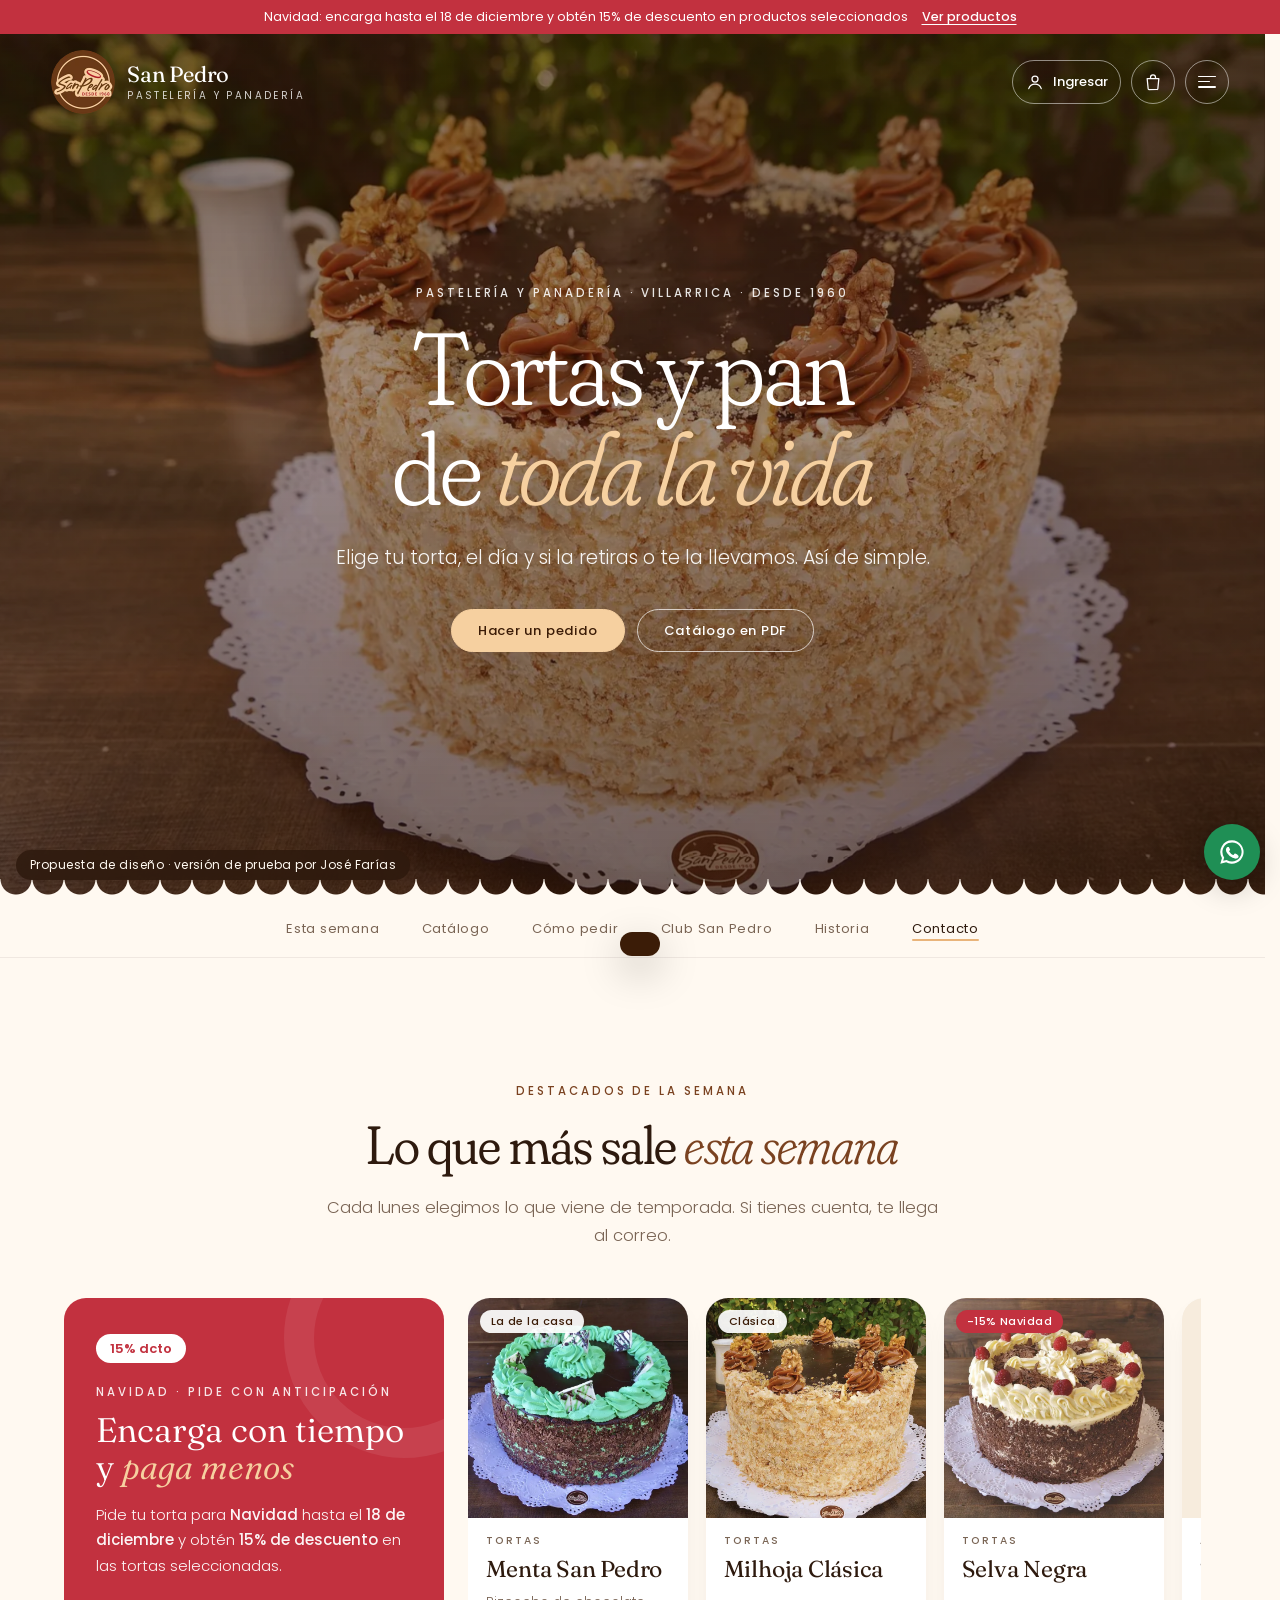
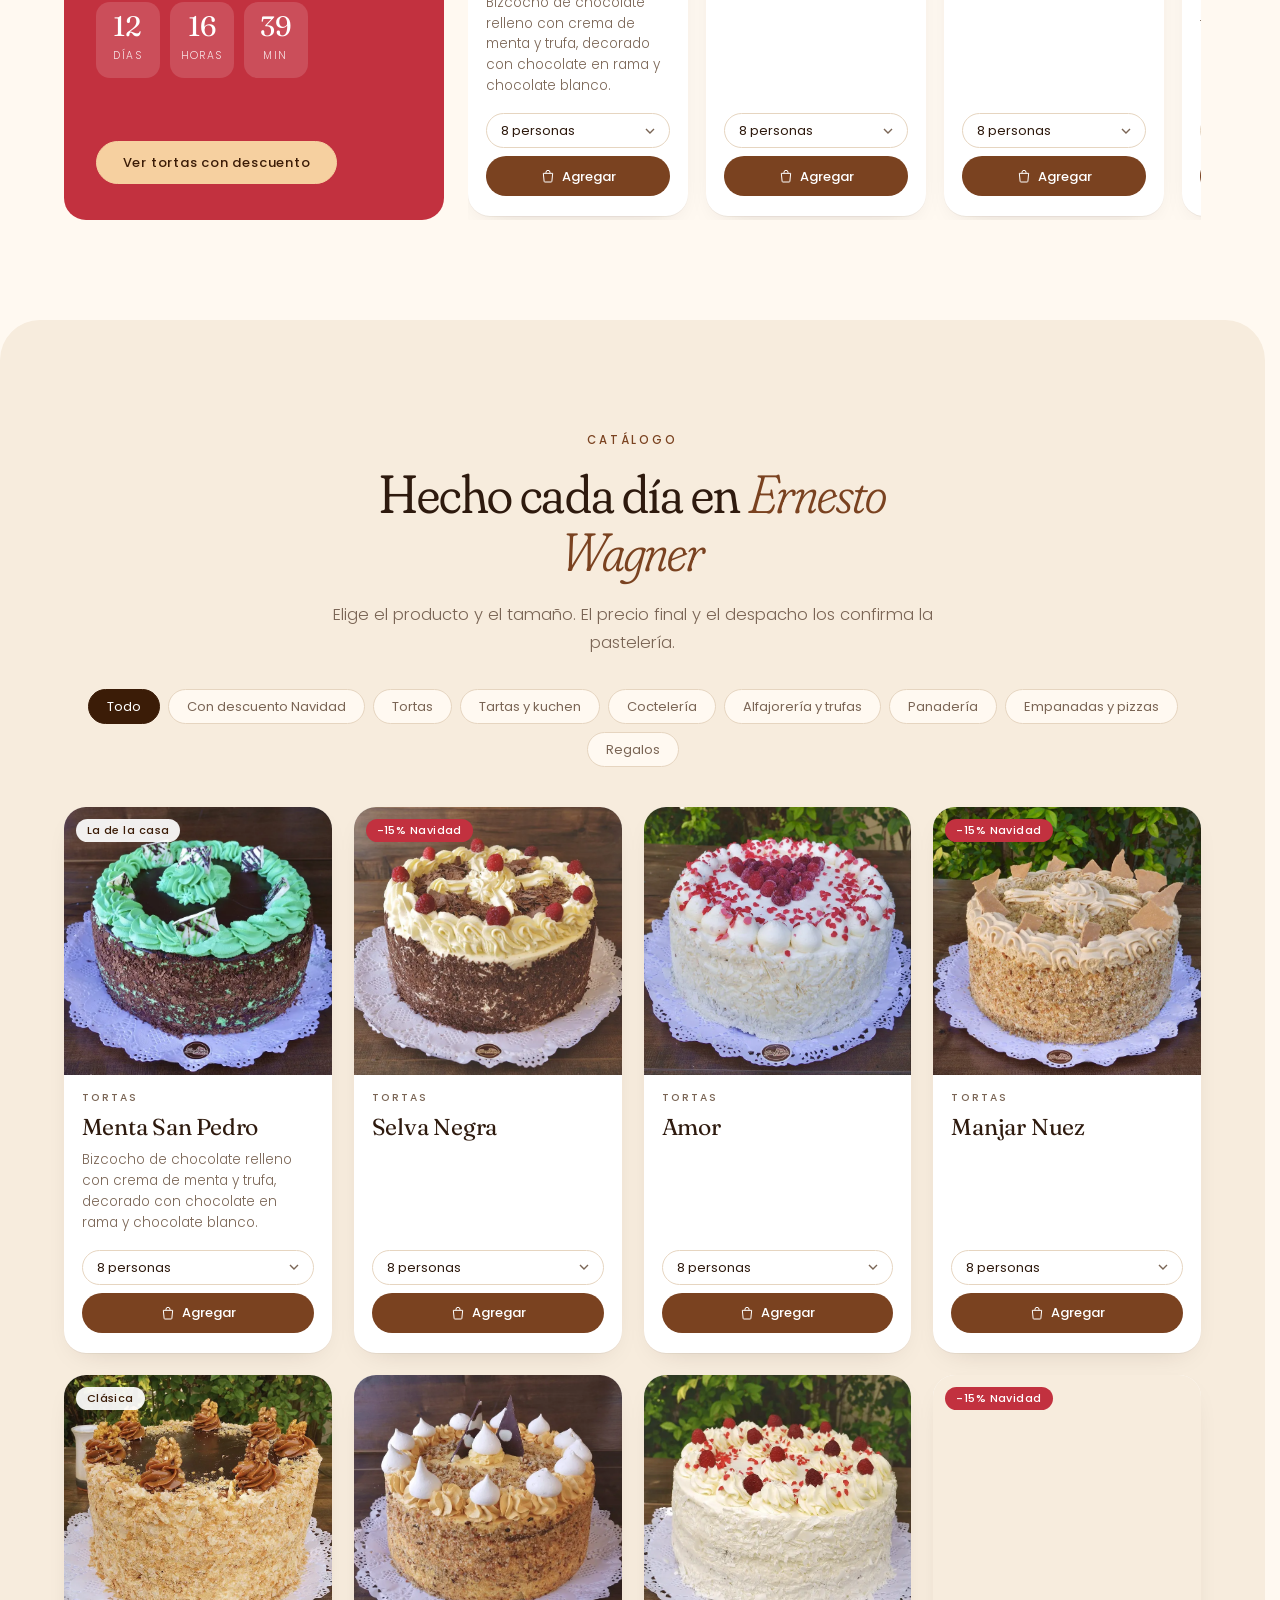
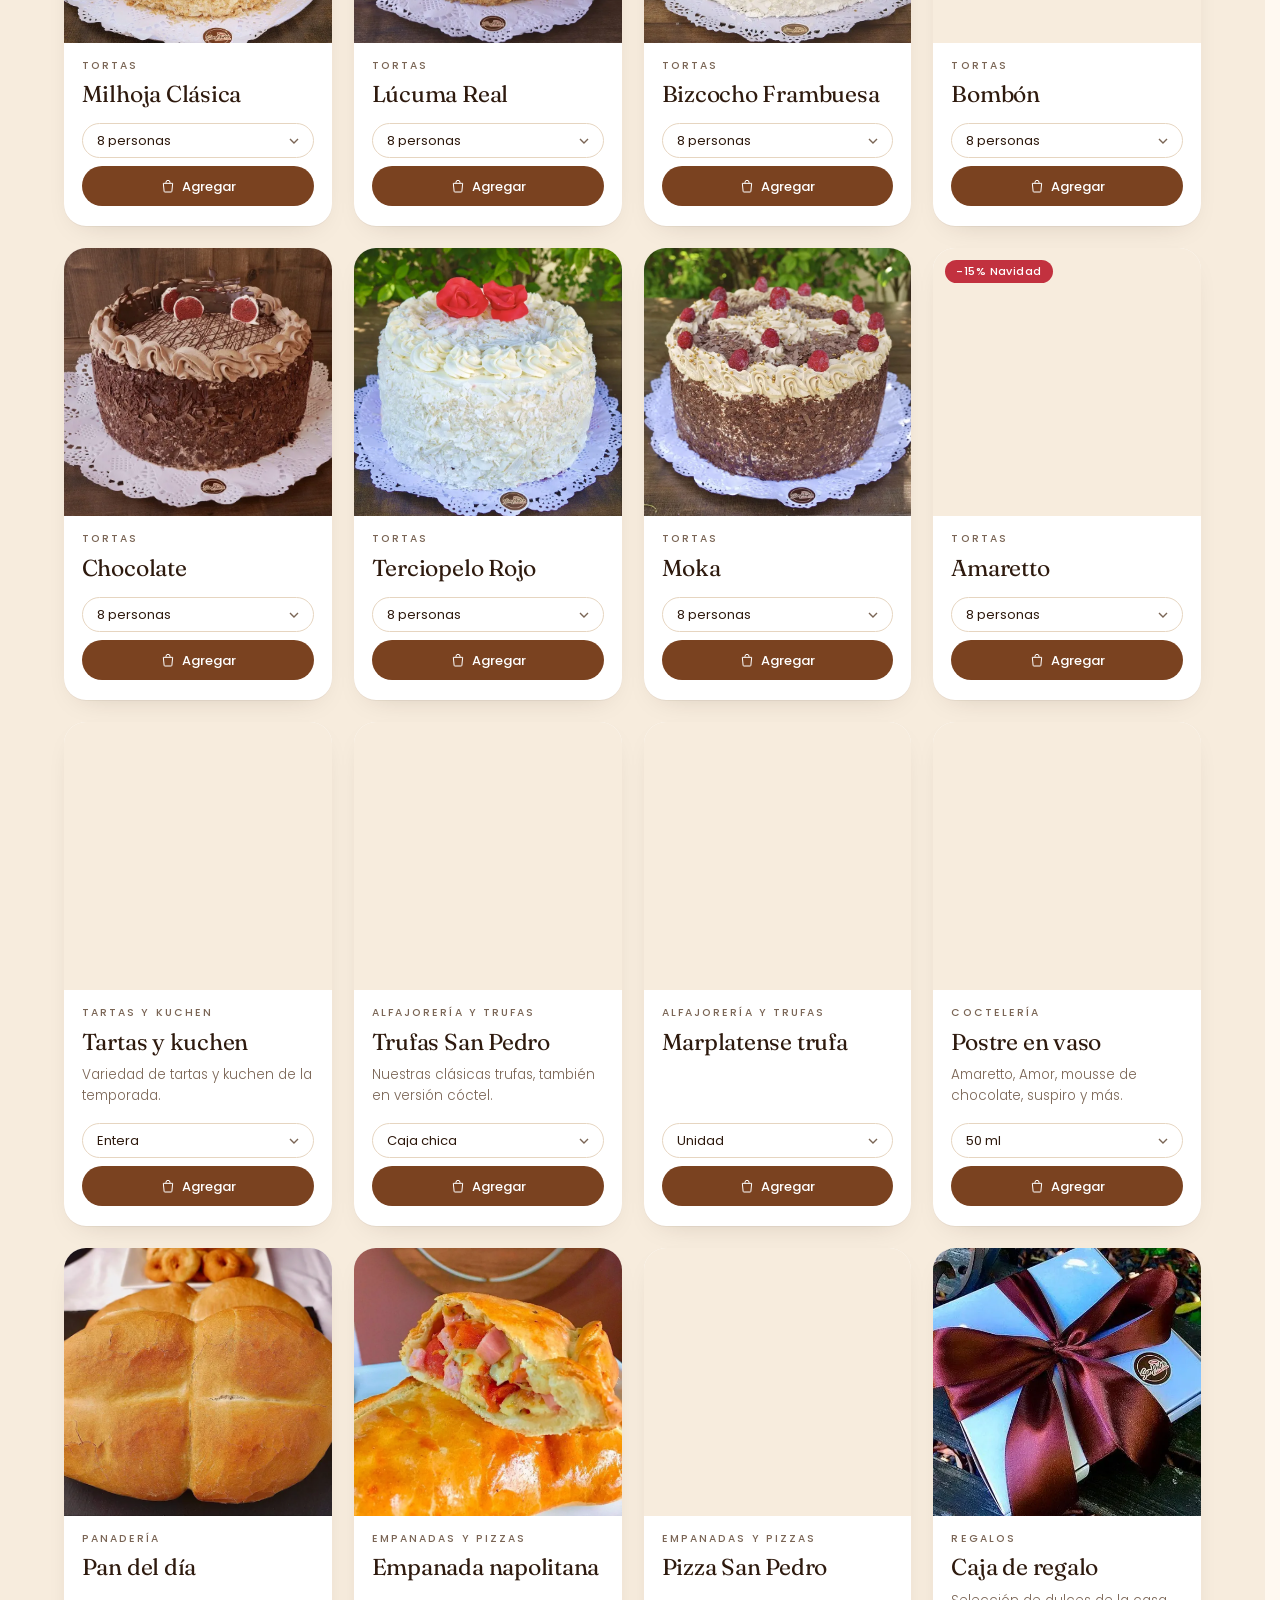
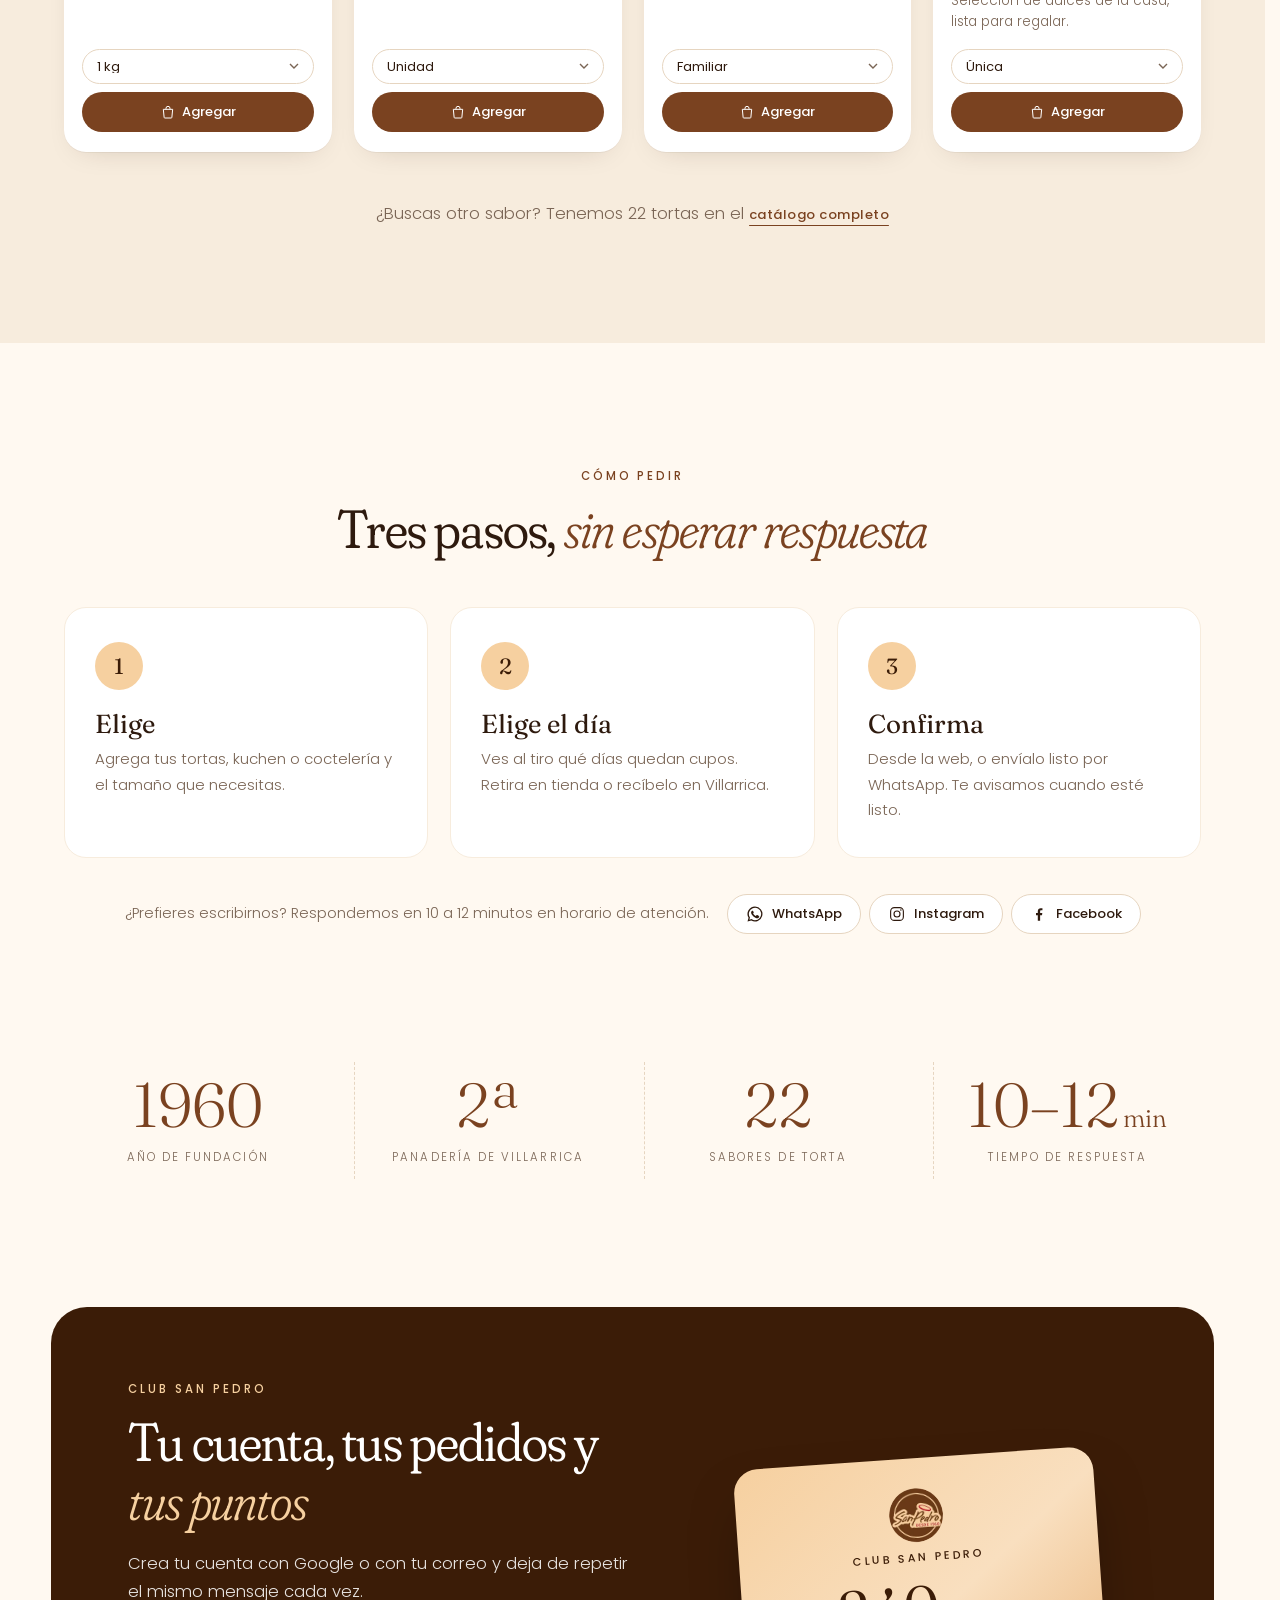
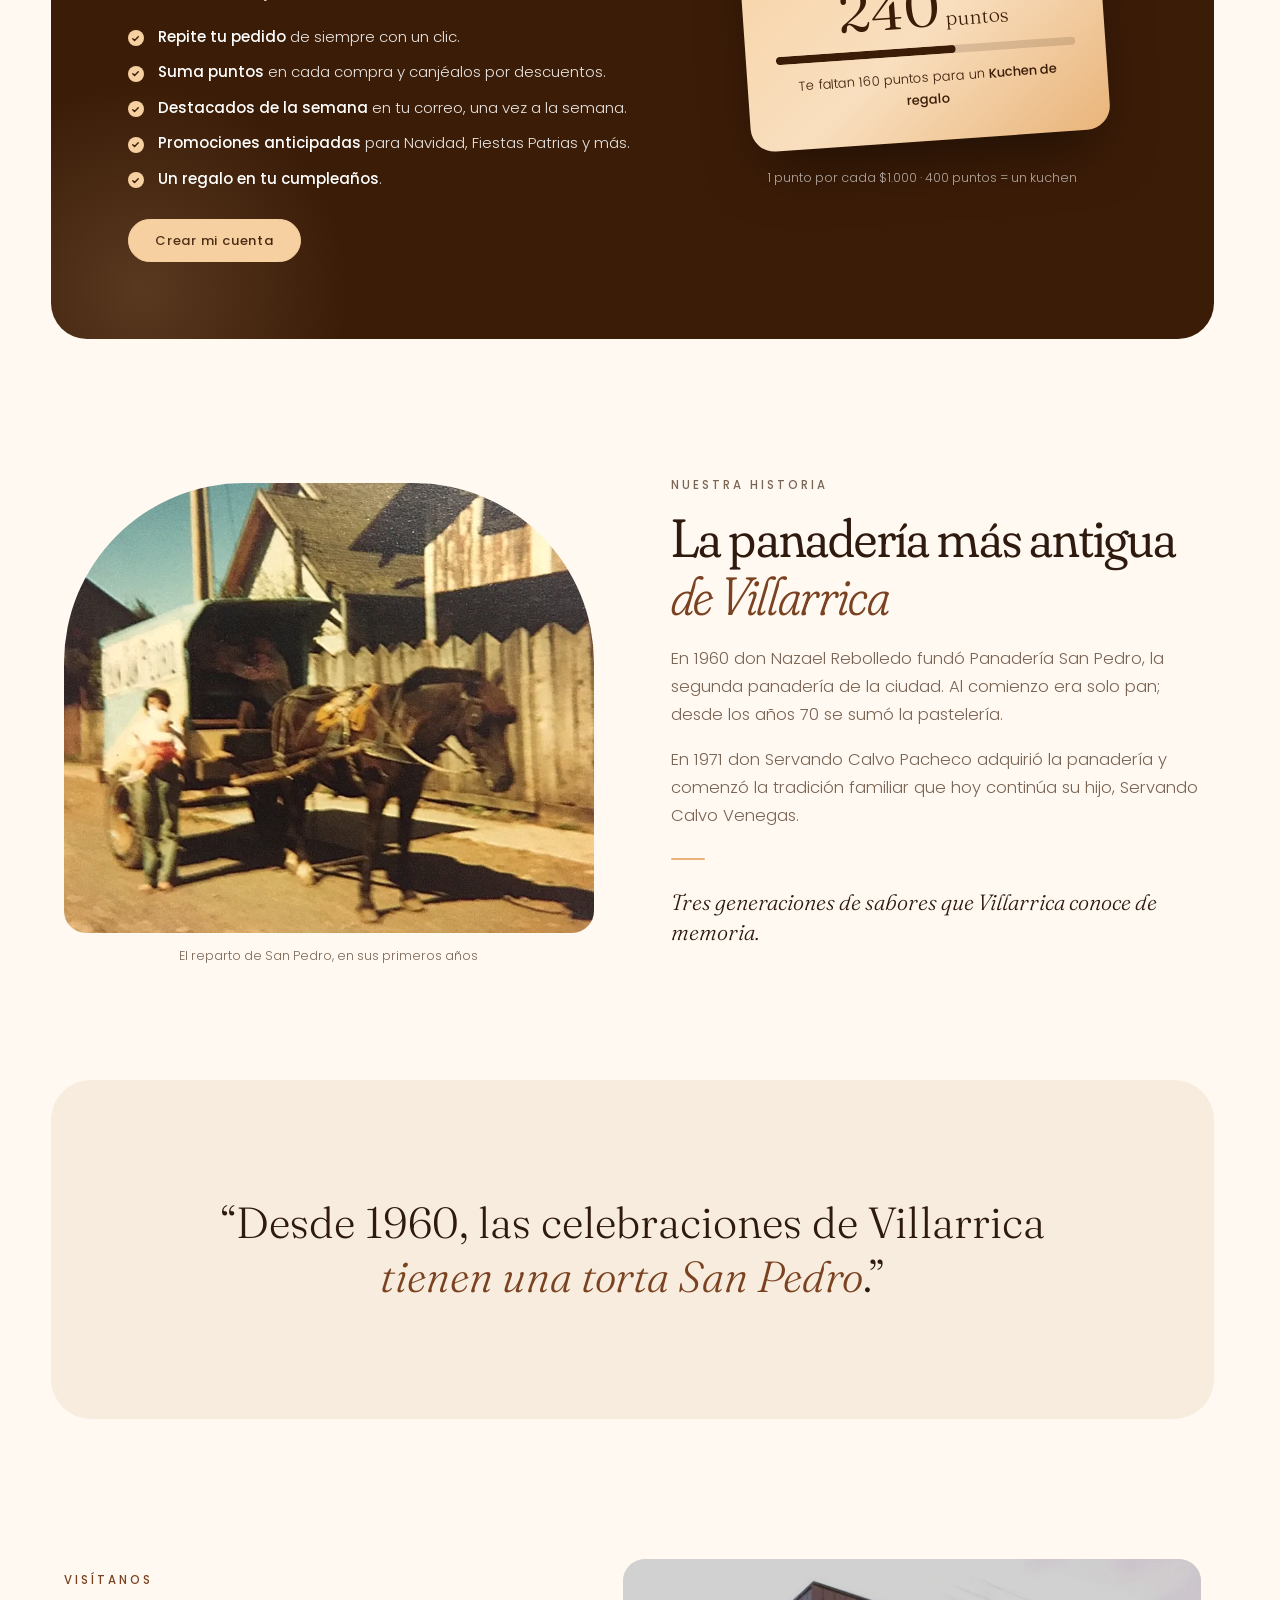
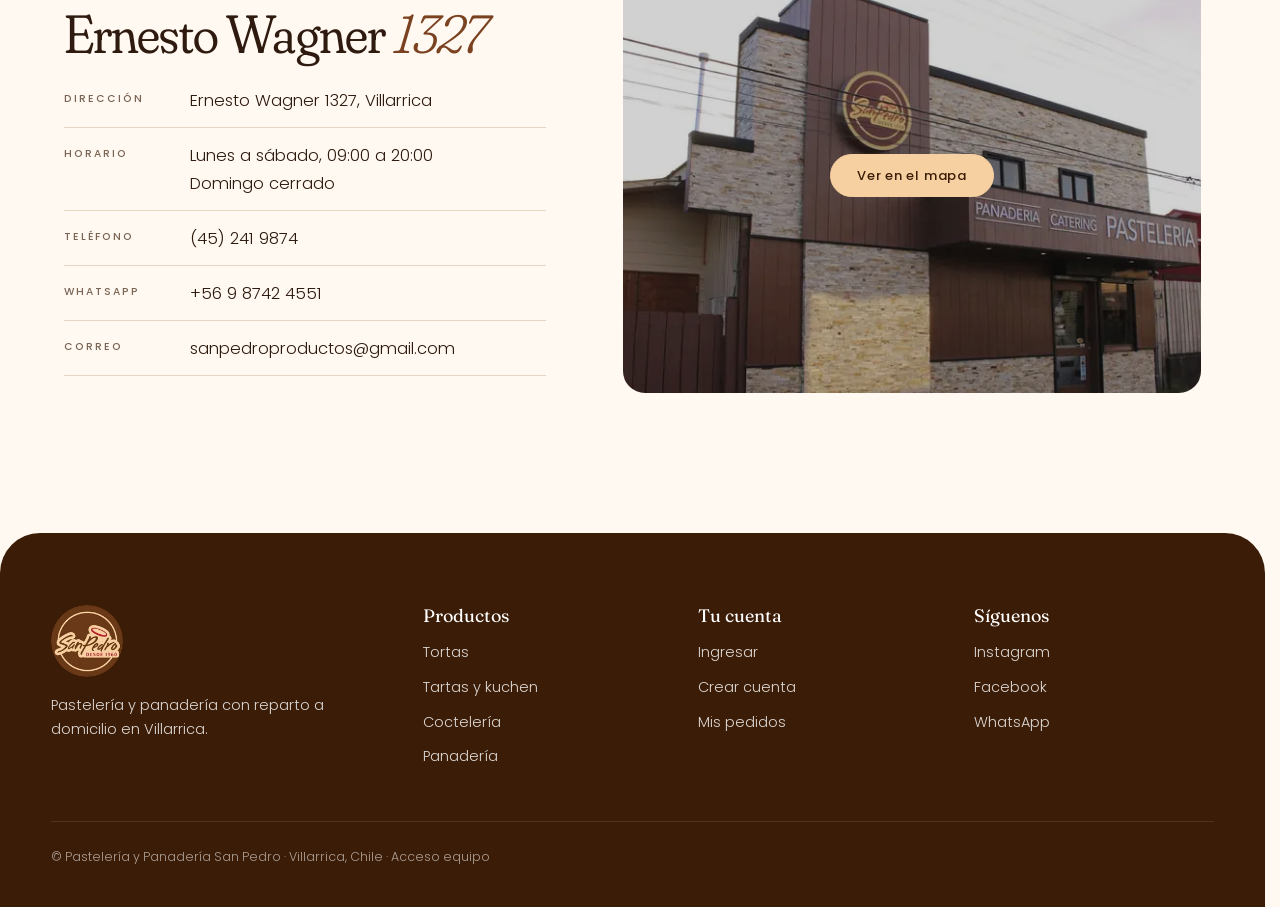
==== index.html @ 403c7c88 "Propuesta de rediseño web Pastelería San Pedro (demo)" ====
<!doctype html>
<html lang="es-CL">
<head>
<meta charset="utf-8">
<meta name="viewport" content="width=device-width, initial-scale=1, viewport-fit=cover">
<title>Pastelería San Pedro · Desde 1960 en Villarrica</title>
<meta name="robots" content="noindex, nofollow">
<meta name="description" content="Pastelería y panadería San Pedro, la más antigua de Villarrica. Tortas, kuchen, coctelería, pan y empanadas. Encarga en línea, elige el día y retira en tienda o recibe en casa.">
<meta name="theme-color" content="#3B1C07">
<meta property="og:type" content="website">
<meta property="og:title" content="Pastelería San Pedro · Desde 1960 en Villarrica">
<meta property="og:description" content="Tortas, kuchen, coctelería y pan de siempre. Encarga en línea y elige el día.">
<meta property="og:image" content="img/hero-1600.webp">
<meta name="twitter:card" content="summary_large_image">
<link rel="icon" href="img/favicon.png">
<link rel="preconnect" href="https://fonts.googleapis.com">
<link rel="preconnect" href="https://fonts.gstatic.com" crossorigin>
<link href="https://fonts.googleapis.com/css2?family=Fraunces:ital,opsz,wght@0,9..144,300..600;1,9..144,300..500&family=Poppins:wght@300;400;500;600&display=swap" rel="stylesheet">
<link rel="preload" as="image" href="img/hero-1600.webp" imagesrcset="img/hero-800.webp 800w, img/hero-1600.webp 1600w" imagesizes="100vw">
<link rel="stylesheet" href="styles.css?v=3">
<script type="application/ld+json">
{"@context":"https://schema.org","@type":"Bakery","name":"Pastelería y Panadería San Pedro","foundingDate":"1960","telephone":"+56452419874","email":"sanpedroproductos@gmail.com","address":{"@type":"PostalAddress","streetAddress":"Ernesto Wagner 1327","addressLocality":"Villarrica","addressRegion":"La Araucanía","addressCountry":"CL"},"openingHoursSpecification":[{"@type":"OpeningHoursSpecification","dayOfWeek":["Monday","Tuesday","Wednesday","Thursday","Friday","Saturday"],"opens":"09:00","closes":"20:00"}],"sameAs":["https://www.instagram.com/pasteleriasanpedrovillarrica/","https://www.facebook.com/deliciasdesanpedro/"]}
</script>
</head>
<body>
<svg width="0" height="0" style="position:absolute" aria-hidden="true">
  <symbol id="i-bag" viewBox="0 0 24 24"><path d="M5 8h14l-1.2 12.1a1 1 0 0 1-1 .9H7.2a1 1 0 0 1-1-.9L5 8Z M9 8V6.5a3 3 0 0 1 6 0V8" fill="none" stroke="currentColor" stroke-width="1.5" stroke-linejoin="round"/></symbol>
  <symbol id="i-user" viewBox="0 0 24 24"><circle cx="12" cy="8.5" r="3.6" fill="none" stroke="currentColor" stroke-width="1.5"/><path d="M4.5 20c1.2-3.6 4-5.4 7.5-5.4s6.3 1.8 7.5 5.4" fill="none" stroke="currentColor" stroke-width="1.5" stroke-linecap="round"/></symbol>
  <symbol id="i-wa" viewBox="0 0 24 24"><path fill="currentColor" d="M12 2a10 10 0 0 0-8.6 15.1L2 22l5-1.3A10 10 0 1 0 12 2Zm0 18.2a8.2 8.2 0 0 1-4.2-1.2l-.3-.2-3 .8.8-2.9-.2-.3A8.2 8.2 0 1 1 12 20.2Zm4.5-6.1c-.2-.1-1.5-.7-1.7-.8s-.4-.1-.6.1-.7.8-.8 1-.3.2-.5.1a6.7 6.7 0 0 1-3.3-2.9c-.3-.4.3-.4.7-1.3.1-.2 0-.3 0-.4l-.8-1.8c-.2-.5-.4-.4-.6-.4h-.5a1 1 0 0 0-.7.3 3 3 0 0 0-.9 2.2 5.2 5.2 0 0 0 1.1 2.8 11.9 11.9 0 0 0 4.6 4c1.7.7 2.3.8 3.2.6a2.7 2.7 0 0 0 1.8-1.2 2.2 2.2 0 0 0 .1-1.2c0-.1-.2-.2-.4-.3Z"/></symbol>
  <symbol id="i-ig" viewBox="0 0 24 24"><rect x="3.5" y="3.5" width="17" height="17" rx="5" fill="none" stroke="currentColor" stroke-width="1.5"/><circle cx="12" cy="12" r="4" fill="none" stroke="currentColor" stroke-width="1.5"/><circle cx="17.2" cy="6.8" r="1" fill="currentColor"/></symbol>
  <symbol id="i-fb" viewBox="0 0 24 24"><path fill="currentColor" d="M13.5 21v-7.5H16l.4-3h-2.9V8.6c0-.9.3-1.5 1.5-1.5h1.6V4.4a21 21 0 0 0-2.3-.1c-2.3 0-3.9 1.4-3.9 4v2.2H8v3h2.4V21h3.1Z"/></symbol>
  <symbol id="i-google" viewBox="0 0 24 24"><path fill="#EA4335" d="M12 10.2v3.9h5.4c-.2 1.3-1.6 3.8-5.4 3.8a6 6 0 0 1 0-12c1.9 0 3.1.8 3.8 1.5l2.6-2.5A9.6 9.6 0 0 0 12 2.4a9.6 9.6 0 1 0 0 19.2c5.5 0 9.2-3.9 9.2-9.4 0-.6 0-1.1-.2-1.6H12Z"/></symbol>
  <symbol id="i-check" viewBox="0 0 24 24"><path d="m5 12.5 4.5 4.5L19 7.5" fill="none" stroke="currentColor" stroke-width="1.8" stroke-linecap="round" stroke-linejoin="round"/></symbol>
  <symbol id="i-star" viewBox="0 0 24 24"><path fill="currentColor" d="m12 3 2.6 5.6 6 .7-4.5 4.1 1.2 6L12 16.4 6.7 19.4l1.2-6L3.4 9.3l6-.7L12 3Z"/></symbol>
</svg>

<a class="skip" href="#catalogo">Saltar al catálogo</a>

<header class="header" id="header">
  <div class="announce" id="announce" hidden>
    <span data-promo-text></span>
    <a href="#semana" class="announce__link">Ver productos</a>
  </div>
  <div class="header__bar">
    <a class="brand" href="#top" aria-label="Pastelería San Pedro, inicio">
      <img class="brand__logo" src="img/logo-128.webp" srcset="img/logo-128.webp 1x, img/logo-256.webp 2x" alt="San Pedro desde 1960" width="64" height="64">
      <span class="brand__text"><b>San Pedro</b><small>Pastelería y panadería</small></span>
    </a>
    <div class="header__actions">
      <button class="icon-btn" id="account-btn" aria-label="Mi cuenta"><svg><use href="#i-user"/></svg><span class="icon-btn__label" data-account-label>Ingresar</span></button>
      <button class="icon-btn icon-btn--bag" id="bag-btn" aria-label="Tu pedido"><svg><use href="#i-bag"/></svg><span class="bag-count" data-bag-count hidden>0</span></button>
      <button class="burger" id="burger" aria-label="Abrir menú" aria-controls="menu" aria-expanded="false">
        <span class="burger__lines"><span></span><span></span><span></span></span>
      </button>
    </div>
  </div>
  <div class="account-menu" id="account-menu" hidden>
    <p class="account-menu__hi">Hola, <b data-user-name></b></p>
    <a href="cuenta.html">Mi cuenta</a>
    <a href="cuenta.html#pedidos">Mis pedidos</a>
    <a href="cuenta.html#puntos">Mis puntos</a>
    <button type="button" data-logout>Cerrar sesión</button>
  </div>
</header>

<main id="top">
  <!-- Portada -->
  <section class="hero" aria-label="Portada">
    <div class="hero__media">
      <img src="img/hero-1600.webp" srcset="img/hero-800.webp 800w, img/hero-1600.webp 1600w" sizes="100vw" alt="Torta de San Pedro sobre mesa de madera" fetchpriority="high" decoding="async">
    </div>
    <div class="hero__content">
      <p class="eyebrow eyebrow--light">Pastelería y panadería · Villarrica · Desde 1960</p>
      <h1 class="hero__title">Tortas y pan<br>de <em>toda la vida</em></h1>
      <p class="hero__lead">Elige tu torta, el día y si la retiras o te la llevamos. Así de simple.</p>
      <div class="hero__cta">
        <a class="btn btn--cream" href="#catalogo">Hacer un pedido</a>
        <a class="btn btn--ghost" href="https://www.pasteleriasanpedro.cl/wp-content/uploads/2026/01/Catalogo-San-Pedro.pdf" target="_blank" rel="noopener">Catálogo en PDF</a>
      </div>
    </div>
    <div class="scallop" aria-hidden="true"></div>
  </section>

  <nav class="subnav" aria-label="Secciones">
    <a href="#semana">Esta semana</a><a href="#catalogo">Catálogo</a><a href="#como-pedir">Cómo pedir</a><a href="#club">Club San Pedro</a><a href="#historia">Historia</a><a href="#contacto">Contacto</a>
  </nav>

  <!-- Destacados de la semana + promo de temporada -->
  <section class="week" id="semana">
    <div class="section-head reveal">
      <p class="eyebrow">Destacados de la semana</p>
      <h2 class="title">Lo que más sale <em>esta semana</em></h2>
      <p class="section-head__text">Cada lunes elegimos lo que viene de temporada. Si tienes cuenta, te llega al correo.</p>
    </div>
    <div class="week__grid">
      <article class="promo reveal" id="promo-card">
        <p class="promo__badge"><span data-promo-off></span>% dcto</p>
        <p class="eyebrow eyebrow--light" data-promo-name></p>
        <h3 class="promo__title">Encarga con tiempo y <em>paga menos</em></h3>
        <p class="promo__text">Pide tu torta para <b data-promo-name-low></b> hasta el <b data-promo-cutoff></b> y obtén <b><span data-promo-off></span>% de descuento</b> en las tortas seleccionadas.</p>
        <div class="countdown" data-countdown><div><b data-cd-d>0</b><span>días</span></div><div><b data-cd-h>0</b><span>horas</span></div><div><b data-cd-m>0</b><span>min</span></div></div>
        <a class="btn btn--cream" href="#catalogo" data-filter-link="promo">Ver tortas con descuento</a>
      </article>
      <div class="week__rail" data-week-rail></div>
    </div>
  </section>

  <!-- Catálogo -->
  <section class="catalog" id="catalogo">
    <div class="section-head reveal">
      <p class="eyebrow">Catálogo</p>
      <h2 class="title">Hecho cada día en <em>Ernesto Wagner</em></h2>
      <p class="section-head__text">Elige el producto y el tamaño. El precio final y el despacho los confirma la pastelería.</p>
    </div>
    <div class="filters" role="tablist" aria-label="Filtrar catálogo" data-filters></div>
    <div class="products" data-products></div>
    <p class="catalog__more">¿Buscas otro sabor? Tenemos 22 tortas en el <a class="link" href="https://www.pasteleriasanpedro.cl/wp-content/uploads/2026/01/Catalogo-San-Pedro.pdf" target="_blank" rel="noopener">catálogo completo</a></p>
  </section>

  <!-- Cómo pedir -->
  <section class="how" id="como-pedir">
    <div class="section-head reveal">
      <p class="eyebrow">Cómo pedir</p>
      <h2 class="title">Tres pasos, <em>sin esperar respuesta</em></h2>
    </div>
    <ol class="steps">
      <li class="step reveal"><span class="step__n">1</span><h3>Elige</h3><p>Agrega tus tortas, kuchen o coctelería y el tamaño que necesitas.</p></li>
      <li class="step reveal" style="--d:.1s"><span class="step__n">2</span><h3>Elige el día</h3><p>Ves al tiro qué días quedan cupos. Retira en tienda o recíbelo en Villarrica.</p></li>
      <li class="step reveal" style="--d:.2s"><span class="step__n">3</span><h3>Confirma</h3><p>Desde la web, o envíalo listo por WhatsApp. Te avisamos cuando esté listo.</p></li>
    </ol>
    <div class="channels reveal">
      <p>¿Prefieres escribirnos? Respondemos en 10 a 12 minutos en horario de atención.</p>
      <div class="channels__btns">
        <a class="chip-btn" href="https://wa.me/56987424551?text=Hola,%20me%20interesa%20comprar%20un%20producto" target="_blank" rel="noopener"><svg><use href="#i-wa"/></svg>WhatsApp</a>
        <a class="chip-btn" href="https://www.instagram.com/pasteleriasanpedrovillarrica/" target="_blank" rel="noopener"><svg><use href="#i-ig"/></svg>Instagram</a>
        <a class="chip-btn" href="https://www.facebook.com/deliciasdesanpedro/" target="_blank" rel="noopener"><svg><use href="#i-fb"/></svg>Facebook</a>
      </div>
    </div>
  </section>

  <!-- Cifras -->
  <section class="stats" aria-label="San Pedro en cifras">
    <div class="stat reveal"><span class="stat__n" data-count="1960">1960</span><span class="stat__l">Año de fundación</span></div>
    <div class="stat reveal" style="--d:.08s"><span class="stat__n">2ª</span><span class="stat__l">Panadería de Villarrica</span></div>
    <div class="stat reveal" style="--d:.16s"><span class="stat__n" data-count="22">22</span><span class="stat__l">Sabores de torta</span></div>
    <div class="stat reveal" style="--d:.24s"><span class="stat__n">10–12<small>min</small></span><span class="stat__l">Tiempo de respuesta</span></div>
  </section>

  <!-- Club San Pedro (cuenta + puntos) -->
  <section class="club" id="club">
    <div class="club__inner">
      <div class="club__text reveal">
        <p class="eyebrow eyebrow--peach">Club San Pedro</p>
        <h2 class="title title--light">Tu cuenta, tus pedidos y <em>tus puntos</em></h2>
        <p>Crea tu cuenta con Google o con tu correo y deja de repetir el mismo mensaje cada vez.</p>
        <ul class="perks">
          <li><b>Repite tu pedido</b> de siempre con un clic.</li>
          <li><b>Suma puntos</b> en cada compra y canjéalos por descuentos.</li>
          <li><b>Destacados de la semana</b> en tu correo, una vez a la semana.</li>
          <li><b>Promociones anticipadas</b> para Navidad, Fiestas Patrias y más.</li>
          <li><b>Un regalo en tu cumpleaños</b>.</li>
        </ul>
        <button class="btn btn--cream" data-open-auth="register">Crear mi cuenta</button>
      </div>
      <div class="club__card reveal" style="--d:.15s" aria-hidden="true">
        <div class="loyalty">
          <img src="img/logo-128.webp" alt="" width="54" height="54">
          <p class="loyalty__name">Club San Pedro</p>
          <p class="loyalty__pts"><b>240</b> puntos</p>
          <div class="loyalty__bar"><span style="width:60%"></span></div>
          <p class="loyalty__next">Te faltan 160 puntos para un <b>Kuchen de regalo</b></p>
        </div>
        <p class="club__note">1 punto por cada $1.000 · 400 puntos = un kuchen</p>
      </div>
    </div>
  </section>

  <!-- Historia -->
  <section class="story" id="historia">
    <figure class="story__img reveal">
      <img src="img/historia-800.webp" srcset="img/historia-800.webp 800w, img/historia-1600.webp 1600w" sizes="(max-width:1000px) 100vw, 45vw" alt="Antiguo carro de reparto de Panadería San Pedro" loading="lazy" decoding="async">
      <figcaption>El reparto de San Pedro, en sus primeros años</figcaption>
    </figure>
    <div class="story__text reveal" style="--d:.1s">
      <p class="eyebrow">Nuestra historia</p>
      <h2 class="title">La panadería más antigua <em>de Villarrica</em></h2>
      <p>En 1960 don Nazael Rebolledo fundó Panadería San Pedro, la segunda panadería de la ciudad. Al comienzo era solo pan; desde los años 70 se sumó la pastelería.</p>
      <p>En 1971 don Servando Calvo Pacheco adquirió la panadería y comenzó la tradición familiar que hoy continúa su hijo, Servando Calvo Venegas.</p>
      <span class="dash dash--left"></span>
      <p class="story__sign">Tres generaciones de sabores que Villarrica conoce de memoria.</p>
    </div>
  </section>

  <section class="quote">
    <p class="reveal">“Desde 1960, las celebraciones de Villarrica <em>tienen una torta San Pedro</em>.”</p>
  </section>

  <!-- Contacto -->
  <section class="contact" id="contacto">
    <div class="reveal">
      <p class="eyebrow">Visítanos</p>
      <h2 class="title">Ernesto Wagner <em>1327</em></h2>
      <dl class="contact__list">
        <div><dt>Dirección</dt><dd>Ernesto Wagner 1327, Villarrica</dd></div>
        <div><dt>Horario</dt><dd>Lunes a sábado, 09:00 a 20:00<br>Domingo cerrado</dd></div>
        <div><dt>Teléfono</dt><dd><a href="tel:+56452419874">(45) 241 9874</a></dd></div>
        <div><dt>WhatsApp</dt><dd><a href="https://wa.me/56987424551" target="_blank" rel="noopener">+56 9 8742 4551</a></dd></div>
        <div><dt>Correo</dt><dd><a href="mailto:sanpedroproductos@gmail.com">sanpedroproductos@gmail.com</a></dd></div>
      </dl>
    </div>
    <div class="contact__map reveal" style="--d:.1s">
      <button class="map-facade" type="button" data-map aria-label="Ver mapa">
        <img src="img/local-800.webp" srcset="img/local-800.webp 800w, img/local-1600.webp 1600w" sizes="(max-width:1000px) 100vw, 50vw" alt="Local de San Pedro en Ernesto Wagner" loading="lazy" decoding="async">
        <span class="btn btn--cream">Ver en el mapa</span>
      </button>
    </div>
  </section>
</main>

<footer class="footer">
  <div class="footer__brand">
    <img class="footer__logo" src="img/logo-128.webp" alt="San Pedro desde 1960" width="72" height="72" loading="lazy">
    <p>Pastelería y panadería con reparto a domicilio en Villarrica.</p>
  </div>
  <nav class="footer__nav" aria-label="Pie">
    <b>Productos</b><a href="#catalogo">Tortas</a><a href="#catalogo">Tartas y kuchen</a><a href="#catalogo">Coctelería</a><a href="#catalogo">Panadería</a>
  </nav>
  <nav class="footer__nav" aria-label="Cuenta">
    <b>Tu cuenta</b><button type="button" data-open-auth="login">Ingresar</button><button type="button" data-open-auth="register">Crear cuenta</button><a href="cuenta.html#pedidos">Mis pedidos</a>
  </nav>
  <div class="footer__social">
    <b>Síguenos</b>
    <a href="https://www.instagram.com/pasteleriasanpedrovillarrica/" target="_blank" rel="noopener">Instagram</a>
    <a href="https://www.facebook.com/deliciasdesanpedro/" target="_blank" rel="noopener">Facebook</a>
    <a href="https://wa.me/56987424551" target="_blank" rel="noopener">WhatsApp</a>
  </div>
  <p class="footer__legal">© Pastelería y Panadería San Pedro · Villarrica, Chile · <a href="admin.html">Acceso equipo</a></p>
</footer>

<a class="wa" href="https://wa.me/56987424551?text=Hola,%20me%20interesa%20comprar%20un%20producto" target="_blank" rel="noopener" aria-label="Escríbenos por WhatsApp"><svg><use href="#i-wa"/></svg></a>

<div class="veil" id="veil"></div>

<!-- Menú lateral -->
<nav class="panel menu" id="menu" aria-hidden="true" aria-label="Menú">
  <button class="panel__close" data-close-panel>Cerrar <i></i></button>
  <div class="panel__body">
    <ul class="menu__list">
      <li><a href="#semana"><span class="menu__num">01</span>Esta semana</a></li>
      <li><a href="#catalogo"><span class="menu__num">02</span>Catálogo</a></li>
      <li><a href="#como-pedir"><span class="menu__num">03</span>Cómo pedir</a></li>
      <li><a href="#club"><span class="menu__num">04</span>Club San Pedro</a></li>
      <li><a href="#historia"><span class="menu__num">05</span>Historia</a></li>
      <li><a href="#contacto"><span class="menu__num">06</span>Contacto</a></li>
    </ul>
    <div class="menu__foot">
      <p class="menu__contact"><a href="tel:+56452419874">(45) 241 9874</a><a href="https://wa.me/56987424551" target="_blank" rel="noopener">WhatsApp +56 9 8742 4551</a><span>Lunes a sábado, 09:00 a 20:00</span></p>
    </div>
  </div>
</nav>

<!-- Panel del pedido -->
<aside class="panel book" id="pedido" aria-hidden="true" aria-label="Tu pedido">
  <button class="panel__close" data-close-panel>Cerrar <i></i></button>
  <div class="panel__body">
    <p class="eyebrow">Tu pedido</p>
    <h2 class="book__title">Ya casi <em>está listo</em></h2>
    <div class="cart" data-cart></div>
    <form class="bform" data-checkout novalidate>
      <fieldset class="field">
        <legend>¿Para qué día?</legend>
        <div class="days" data-days></div>
        <p class="days__legend"><i class="d-ok"></i>Hay cupos <i class="d-pocos"></i>Quedan pocos <i class="d-off"></i>Completo o cerrado</p>
      </fieldset>
      <div class="seg" role="radiogroup" aria-label="Entrega">
        <label><input type="radio" name="mode" value="Retiro en tienda" checked><span>Retiro en tienda</span></label>
        <label><input type="radio" name="mode" value="Despacho"><span>Despacho en Villarrica</span></label>
      </div>
      <label class="field" data-address hidden><span>Dirección de despacho</span><input name="address" autocomplete="street-address" placeholder="Calle, número, sector"></label>
      <div class="bform__row">
        <label class="field"><span>Nombre</span><input name="name" autocomplete="name" required></label>
        <label class="field"><span>Teléfono</span><input name="phone" type="tel" autocomplete="tel" placeholder="+56 9" required></label>
      </div>
      <label class="field"><span>Mensaje en la torta o comentarios</span><input name="note" placeholder="Ej: “Feliz cumpleaños Ana”, sin nueces…"></label>
      <p class="bform__summary" data-summary>Agrega productos para continuar</p>
      <button class="btn btn--solid btn--block" type="submit" data-confirm>Confirmar pedido</button>
      <button class="btn btn--wa btn--block" type="button" data-send-wa><svg><use href="#i-wa"/></svg>Enviar por WhatsApp</button>
      <p class="bform__note" data-points-note>Con tu cuenta sumas puntos en cada pedido.</p>
    </form>
    <div class="done" data-done hidden>
      <span class="done__icon"><svg><use href="#i-check"/></svg></span>
      <h3 class="book__title">¡Pedido <em>recibido</em>!</h3>
      <p data-done-text></p>
      <a class="btn btn--solid" href="cuenta.html#pedidos">Ver mis pedidos</a>
      <button class="link" type="button" data-close-panel>Seguir mirando</button>
    </div>
  </div>
</aside>

<!-- Ingresar / crear cuenta -->
<div class="modal" id="auth" role="dialog" aria-modal="true" aria-labelledby="auth-title" hidden>
  <div class="modal__box">
    <button class="modal__x" type="button" data-close-auth aria-label="Cerrar">×</button>
    <img class="modal__logo" src="img/logo-128.webp" alt="" width="56" height="56">
    <h2 class="modal__title" id="auth-title">Bienvenido a <em>San Pedro</em></h2>
    <div class="tabs" role="tablist">
      <button role="tab" data-auth-tab="login" aria-selected="true">Ingresar</button>
      <button role="tab" data-auth-tab="register" aria-selected="false">Crear cuenta</button>
    </div>
    <button class="btn btn--google btn--block" type="button" data-google><svg><use href="#i-google"/></svg><span data-google-label>Continuar con Google</span></button>
    <p class="or"><span>o con tu correo</span></p>

    <form class="auth-form" data-form="login" novalidate>
      <label class="field"><span>Correo</span><input name="email" type="email" autocomplete="email" required></label>
      <label class="field"><span>Contraseña</span><input name="password" type="password" autocomplete="current-password" required minlength="6"></label>
      <button class="link link--sm" type="button">¿Olvidaste tu contraseña?</button>
      <p class="form-error" data-error></p>
      <button class="btn btn--solid btn--block" type="submit">Ingresar</button>
    </form>

    <form class="auth-form" data-form="register" novalidate hidden>
      <div class="bform__row">
        <label class="field"><span>Nombre</span><input name="name" autocomplete="given-name" required></label>
        <label class="field"><span>Teléfono</span><input name="phone" type="tel" autocomplete="tel" placeholder="+56 9"></label>
      </div>
      <label class="field"><span>Correo</span><input name="email" type="email" autocomplete="email" required></label>
      <div class="bform__row">
        <label class="field"><span>Contraseña</span><input name="password" type="password" autocomplete="new-password" required minlength="6"></label>
        <label class="field"><span>Cumpleaños <small>(opcional)</small></span><input name="birthday" type="date"></label>
      </div>
      <label class="check"><input type="checkbox" name="promos"><span>Quiero recibir los destacados de la semana y promociones por correo (1 vez a la semana como máximo).</span></label>
      <label class="check"><input type="checkbox" name="terms" required><span>Acepto los términos y la política de privacidad.</span></label>
      <p class="form-error" data-error></p>
      <button class="btn btn--solid btn--block" type="submit">Crear cuenta</button>
    </form>

    <div class="demo-access">
      <p>Probar la demo como</p>
      <button type="button" class="chip-btn" data-demo-client>Cliente</button>
      <a class="chip-btn" href="admin.html">Administrador</a>
    </div>
  </div>
</div>

<div class="toast" id="toast" role="status" aria-live="polite"></div>

<p class="demo-tag">Propuesta de diseño · versión de prueba por José Farías</p>

<script src="data.js?v=3"></script>
<script src="main.js?v=3"></script>
</body>
</html>
---- styles.css ----
/* =========================================================
   Pastelería San Pedro — propuesta de rediseño
   Paleta: café y durazno del logo original (#6A3817 / #F6D0A0), afinados más cálidos
   ========================================================= */
:root{
  --brand:#7A4220;        /* café San Pedro, un poco más cálido que #6A3817 */
  --brand-deep:#3B1C07;   /* chocolate profundo (el del sitio actual) */
  --brand-soft:#E9B47A;   /* caramelo */
  --peach:#F6D0A0;        /* durazno del logo */
  --cherry:#C2313F;       /* rojo de la aureola del logo: promociones */
  --paper:#FFF9F1;        /* crema */
  --sand:#F7ECDD;         /* merengue */
  --stone:#E6D5C0;        /* líneas */
  --ink:#2E1A0E;          /* texto */
  --muted:#7A6555;        /* texto secundario */
  --ok:#3F7D4E;

  --serif:"Fraunces", Georgia, serif;
  --sans:"Poppins", system-ui, -apple-system, "Segoe UI", sans-serif;
  --ease:cubic-bezier(.22,1,.36,1);
  --ease-io:cubic-bezier(.76,0,.24,1);
  --gutter:clamp(16px,4vw,56px);
  --max:1240px;
  --r:22px;
  --panel-w:min(500px,100vw);
}

*,*::before,*::after{box-sizing:border-box}
html{scroll-behavior:smooth;-webkit-text-size-adjust:100%;scrollbar-gutter:stable}
body{margin:0;background:var(--paper);color:var(--ink);font:300 16.5px/1.7 var(--sans);-webkit-font-smoothing:antialiased;overflow-x:hidden}
body.is-locked{overflow:hidden}
img{display:block;max-width:100%}
a{color:inherit}
button{font:inherit;color:inherit;cursor:pointer}
svg{width:1em;height:1em}
em{font-style:italic}
b,strong{font-weight:500}
:focus-visible{outline:2px solid var(--brand-soft);outline-offset:3px}
.skip{position:absolute;left:-999px;top:8px;background:var(--ink);color:#fff;padding:8px 14px;z-index:100}
.skip:focus{left:8px}
[hidden]{display:none!important}

/* ---------- Tipografía ---------- */
.eyebrow{font:500 11.5px/1 var(--sans);letter-spacing:.26em;text-transform:uppercase;color:var(--brand);margin:0 0 18px}
.eyebrow--light{color:rgba(255,255,255,.88)}
.eyebrow--peach{color:var(--peach)}
.title{font:350 clamp(32px,4.2vw,54px)/1.08 var(--serif);font-variation-settings:"opsz" 120,"SOFT" 100;margin:0 0 20px;letter-spacing:-.015em}
.title em{color:var(--brand);font-weight:300}
.title--light{color:#fff}
.title--light em{color:var(--peach)}
.dash{display:block;width:34px;height:2px;border-radius:2px;background:var(--brand-soft);margin:28px auto}
.dash--left{margin-left:0}
.link{position:relative;display:inline-block;background:none;border:0;padding:0 0 4px;text-decoration:none;font:500 13px/1.2 var(--sans);letter-spacing:.04em;color:var(--brand)}
.link::after{content:"";position:absolute;left:0;right:0;bottom:0;height:1.5px;border-radius:2px;background:currentColor;transform-origin:left;transition:transform .6s var(--ease)}
.link:hover::after{transform:scaleX(.35)}
.link--sm{font-size:12.5px;justify-self:start}

/* ---------- Botones ---------- */
.btn{display:inline-flex;align-items:center;justify-content:center;gap:10px;border:1.5px solid currentColor;background:none;padding:14px 26px;border-radius:999px;font:500 13px/1 var(--sans);letter-spacing:.06em;text-decoration:none;transition:background-color .5s var(--ease),color .5s var(--ease),border-color .5s var(--ease),transform .5s var(--ease),box-shadow .5s var(--ease)}
.btn:hover{transform:translateY(-2px)}
.btn svg{width:18px;height:18px}
.btn--solid{background:var(--brand);border-color:var(--brand);color:#fff}
.btn--solid:hover{background:var(--brand-deep);border-color:var(--brand-deep);box-shadow:0 10px 24px rgba(59,28,7,.18)}
.btn--cream{background:var(--peach);border-color:var(--peach);color:var(--brand-deep)}
.btn--cream:hover{background:#fff;border-color:#fff}
.btn--ghost{color:#fff;border-color:rgba(255,255,255,.7)}
.btn--ghost:hover{background:#fff;color:var(--ink);border-color:#fff}
.btn--wa{background:#fff;color:#1F7A4A;border-color:#BFDCCB}
.btn--wa:hover{background:#1F8F55;color:#fff;border-color:#1F8F55}
.btn--google{background:#fff;color:var(--ink);border:1.5px solid var(--stone)}
.btn--google:hover{border-color:var(--ink)}
.btn--block{width:100%}
.btn[disabled]{opacity:.45;pointer-events:none}
.chip-btn{display:inline-flex;align-items:center;gap:8px;padding:10px 18px;border-radius:999px;border:1.5px solid var(--stone);background:#fff;text-decoration:none;font:500 13px/1 var(--sans);transition:all .4s var(--ease)}
.chip-btn:hover{border-color:var(--brand);color:var(--brand);transform:translateY(-2px)}
.chip-btn svg{width:18px;height:18px}

/* ---------- Header ---------- */
.header{position:fixed;inset:0 0 auto;z-index:50;color:#fff;transition:background-color .6s var(--ease),color .6s var(--ease),box-shadow .6s var(--ease)}
.header.is-solid{background:rgba(255,249,241,.9);backdrop-filter:blur(14px) saturate(1.2);-webkit-backdrop-filter:blur(14px) saturate(1.2);color:var(--ink);box-shadow:0 1px 0 rgba(46,26,14,.08)}
.announce{display:flex;justify-content:center;align-items:center;gap:14px;flex-wrap:wrap;padding:8px var(--gutter);background:var(--cherry);color:#fff;font:400 12.5px/1.4 var(--sans);text-align:center}
.announce__link{font-weight:500;text-underline-offset:3px}
.header__bar{display:flex;align-items:center;justify-content:space-between;gap:20px;padding:16px var(--gutter);transition:padding .6s var(--ease)}
.header.is-solid .header__bar{padding-block:10px}
.brand{display:flex;align-items:center;gap:12px;text-decoration:none}
.brand__logo{width:64px;height:64px;border-radius:50%;box-shadow:0 6px 20px rgba(0,0,0,.18);transition:width .6s var(--ease),height .6s var(--ease)}
.header.is-solid .brand__logo{width:48px;height:48px;box-shadow:none}
.brand__text{display:flex;flex-direction:column;line-height:1.1}
.brand__text b{font:400 22px/1 var(--serif);letter-spacing:-.01em}
.brand__text small{font:400 10px/1 var(--sans);letter-spacing:.24em;text-transform:uppercase;opacity:.8;margin-top:6px}
.header__nav{display:flex;gap:30px}
.header__nav a{position:relative;text-decoration:none;font:400 14px/1 var(--sans);padding:6px 0}
.header__nav a::after{content:"";position:absolute;left:0;right:0;bottom:0;height:1.5px;border-radius:2px;background:currentColor;transform:scaleX(0);transition:transform .5s var(--ease)}
.header__nav a:hover::after{transform:scaleX(1)}
.header__actions{display:flex;align-items:center;gap:10px}
.icon-btn{position:relative;display:inline-flex;align-items:center;gap:8px;height:44px;min-width:44px;justify-content:center;padding:0 12px;border-radius:999px;border:1.5px solid rgba(255,255,255,.5);background:none;font:500 13px/1 var(--sans);transition:all .4s var(--ease)}
.icon-btn svg{width:20px;height:20px}
.icon-btn:hover{background:rgba(255,255,255,.14)}
.header.is-solid .icon-btn{border-color:var(--stone)}
.header.is-solid .icon-btn:hover{background:var(--sand)}
.icon-btn--bag{padding:0}
.bag-count{position:absolute;top:-4px;right:-4px;min-width:20px;height:20px;padding:0 5px;border-radius:10px;background:var(--cherry);color:#fff;font:600 11px/20px var(--sans);text-align:center;animation:pop .5s var(--ease)}
@keyframes pop{0%{transform:scale(.4)}70%{transform:scale(1.15)}100%{transform:scale(1)}}
.icon-btn.is-bump{animation:bump .6s var(--ease)}
@keyframes bump{30%{transform:scale(1.12)}}
.avatar{display:inline-grid;place-items:center;width:28px;height:28px;border-radius:50%;background:var(--peach);color:var(--brand-deep);font:600 12px/1 var(--sans)}
.account-menu{position:absolute;right:var(--gutter);top:calc(100% + 8px);width:230px;padding:14px;border-radius:18px;background:#fff;color:var(--ink);box-shadow:0 20px 50px rgba(46,26,14,.18);display:flex;flex-direction:column;animation:drop .4s var(--ease)}
@keyframes drop{from{opacity:0;transform:translateY(-8px)}}
.account-menu__hi{margin:2px 10px 8px;font-size:13px;color:var(--muted)}
.account-menu a,.account-menu button{display:block;text-align:left;padding:10px;border-radius:10px;border:0;background:none;text-decoration:none;font:400 14px/1.2 var(--sans)}
.account-menu a:hover,.account-menu button:hover{background:var(--sand)}
.account-menu button{color:var(--cherry)}

.burger{display:grid;place-items:center;width:44px;height:44px;border-radius:50%;border:1.5px solid rgba(255,255,255,.5);background:none;padding:0;transition:all .4s var(--ease)}
.header.is-solid .burger{border-color:var(--stone)}
.burger__lines{position:relative;width:18px;height:12px}
.burger__lines span{position:absolute;left:0;height:1.5px;width:100%;background:currentColor;border-radius:2px;transition:width .5s var(--ease)}
.burger__lines span:nth-child(1){top:0}
.burger__lines span:nth-child(2){top:5.25px;width:65%}
.burger__lines span:nth-child(3){top:10.5px}
.burger:hover .burger__lines span:nth-child(2){width:100%}

/* ---------- Paneles laterales ---------- */
.veil{position:fixed;inset:0;z-index:55;background:rgba(46,26,14,.28);opacity:0;pointer-events:none;transition:opacity .9s var(--ease-io)}
body.panel-open .veil{opacity:1;pointer-events:auto}
.panel{position:fixed;top:0;right:0;z-index:60;width:var(--panel-w);height:100vh;height:100dvh;overflow-y:auto;overscroll-behavior:contain;scrollbar-width:thin;visibility:hidden}
.panel.is-open{visibility:visible}
.panel__body{min-height:100%;display:flex;flex-direction:column;justify-content:center;padding:96px clamp(24px,4vw,48px) 40px}
.menu{background:var(--brand-deep);color:#fff;border-radius:28px 0 0 28px;transform:translateX(100%);transition:transform 1s var(--ease-io),visibility 0s linear 1s}
.menu.is-open{transform:none;transition:transform 1s var(--ease-io),visibility 0s}
.menu::before{content:"";position:absolute;inset:0;border-radius:inherit;background:radial-gradient(110% 55% at 100% 0%,rgba(246,208,160,.18),transparent 60%);pointer-events:none}
.book{background:var(--paper);color:var(--ink);border-radius:28px 0 0 28px;clip-path:inset(0 0 100% 0 round 28px 0 0 28px);box-shadow:-30px 0 60px rgba(46,26,14,.14);transition:clip-path 1s var(--ease-io),visibility 0s linear 1s}
.book.is-open{clip-path:inset(0 0 0 0 round 28px 0 0 28px);transition:clip-path 1s var(--ease-io),visibility 0s}
.book .panel__body{justify-content:flex-start;padding-top:84px}
.book__title{font:350 clamp(30px,3vw,40px)/1.1 var(--serif);margin:0}
.book__title em{color:var(--brand)}
.panel [data-stagger]{opacity:0;transition:opacity .5s var(--ease),transform .7s var(--ease)}
.menu [data-stagger]{transform:translateX(40px)}
.book [data-stagger]{transform:translateY(-18px)}
.panel.is-open [data-stagger]{opacity:1;transform:none;transition:opacity .8s var(--ease) calc(.35s + var(--i,0) * .06s),transform 1s var(--ease) calc(.35s + var(--i,0) * .06s)}
.panel__close{position:absolute;top:24px;right:var(--gutter);display:flex;align-items:center;gap:12px;background:none;border:0;padding:6px 0;color:inherit;font:500 11px/1 var(--sans);letter-spacing:.22em;text-transform:uppercase;z-index:2;opacity:0;transition:opacity .5s var(--ease)}
.panel.is-open .panel__close{opacity:1;transition-delay:.5s}
.panel__close i{position:relative;width:24px;height:24px}
.panel__close i::before,.panel__close i::after{content:"";position:absolute;left:0;top:11.5px;width:24px;height:1.5px;background:currentColor;transition:transform .6s var(--ease)}
.panel__close i::before{transform:rotate(45deg)}
.panel__close i::after{transform:rotate(-45deg)}
.panel__close:hover i::before{transform:rotate(135deg)}
.panel__close:hover i::after{transform:rotate(45deg)}
.menu__list{list-style:none;margin:0;padding:0}
.menu__list a{display:flex;align-items:baseline;gap:18px;text-decoration:none;font:300 clamp(30px,3.2vw,42px)/1.35 var(--serif);transition:color .4s var(--ease),padding-left .6s var(--ease)}
.menu__list a:hover{color:var(--peach);padding-left:10px}
.menu__num{font:400 11px/1 var(--sans);letter-spacing:.2em;opacity:.55}
.menu__foot{margin-top:48px;padding-top:26px;border-top:1px solid rgba(255,255,255,.15)}
.menu__contact{display:flex;flex-direction:column;gap:6px;margin:0;font-size:14.5px}
.menu__contact a{text-decoration:none;opacity:.88}

/* ---------- Hero ---------- */
.hero{position:relative;min-height:100svh;display:flex;flex-direction:column;justify-content:center;align-items:center;text-align:center;color:#fff;overflow:hidden;padding:160px var(--gutter) 120px;background:#3B1C07}
.hero__media{position:absolute;inset:0}
.hero__media img{width:100%;height:100%;object-fit:cover;animation:kenburns 22s var(--ease) both}
.hero__media::after{content:"";position:absolute;inset:0;background:linear-gradient(180deg,rgba(40,18,4,.6) 0%,rgba(40,18,4,.42) 45%,rgba(40,18,4,.66) 100%)}
@keyframes kenburns{from{transform:scale(1.12)}to{transform:scale(1)}}
.hero__content{position:relative;max-width:900px;transition:transform 1.1s var(--ease-io)}
.hero__title{font:300 clamp(46px,8vw,108px)/.98 var(--serif);font-variation-settings:"opsz" 144,"SOFT" 100;margin:0;letter-spacing:-.025em;text-shadow:0 2px 30px rgba(0,0,0,.25)}
.hero__title em{color:var(--peach)}
.hero__lead{font-size:clamp(16px,1.5vw,19px);margin:24px auto 0;opacity:.94;white-space:nowrap}
.hero__cta{display:flex;flex-wrap:wrap;justify-content:center;gap:12px;margin-top:34px}
.hero__content > *{animation:rise 1.2s var(--ease) both}
.hero__content > :nth-child(2){animation-delay:.12s}.hero__content > :nth-child(3){animation-delay:.24s}.hero__content > :nth-child(4){animation-delay:.36s}
@keyframes rise{from{opacity:0;transform:translateY(24px)}}
/* borde de blonda (como el papel bajo las tortas) */
.scallop{position:absolute;left:0;right:0;bottom:-1px;height:22px;background:radial-gradient(circle at 16px 0,transparent 15px,var(--paper) 16px) 0 0/32px 22px repeat-x}

/* ---------- Subnav ---------- */
.subnav{position:sticky;top:var(--subnav-top,0px);z-index:30;display:flex;justify-content:center;gap:clamp(18px,3.5vw,42px);padding:16px var(--gutter);background:var(--paper);border-bottom:1px solid rgba(46,26,14,.07);overflow-x:auto;scrollbar-width:none;transition:top .6s var(--ease)}
.subnav::-webkit-scrollbar{display:none}
.subnav a{flex:none;text-decoration:none;font:400 13px/1 var(--sans);letter-spacing:.06em;color:var(--muted);position:relative;padding:6px 0;transition:color .4s var(--ease)}
.subnav a::after{content:"";position:absolute;left:0;right:0;bottom:0;height:2px;border-radius:2px;background:var(--brand-soft);transform:scaleX(0);transition:transform .6s var(--ease)}
.subnav a:hover,.subnav a.is-current{color:var(--ink)}
.subnav a.is-current::after{transform:scaleX(1)}

/* ---------- Secciones ---------- */
section{scroll-margin-top:120px}
.section-head{max-width:720px;margin:0 auto 48px;padding:0 var(--gutter);text-align:center}
.section-head__text{color:var(--muted);margin:0}

/* Destacados de la semana */
.week{padding:clamp(80px,10vw,130px) 0 clamp(60px,8vw,100px)}
.week__grid{max-width:var(--max);margin:0 auto;padding:0 var(--gutter);display:grid;grid-template-columns:minmax(300px,380px) 1fr;gap:24px;align-items:stretch}
.promo{position:relative;overflow:hidden;border-radius:var(--r);background:var(--cherry);color:#fff;padding:36px 32px;display:flex;flex-direction:column;align-items:flex-start;gap:6px}
.promo::after{content:"";position:absolute;right:-80px;top:-80px;width:240px;height:240px;border-radius:50%;border:30px solid rgba(255,255,255,.08)}
.promo__badge{margin:0 0 18px;padding:8px 14px;border-radius:999px;background:#fff;color:var(--cherry);font:600 13px/1 var(--sans)}
.promo .eyebrow{margin-bottom:8px}
.promo__title{font:350 34px/1.08 var(--serif);margin:0 0 10px}
.promo__title em{color:var(--peach)}
.promo__text{margin:0 0 18px;font-size:15px;opacity:.95}
.countdown{display:flex;gap:10px;margin:0 0 24px}
.countdown div{min-width:64px;padding:10px 8px;border-radius:14px;background:rgba(255,255,255,.14);text-align:center}
.countdown b{display:block;font:400 28px/1 var(--serif)}
.countdown span{font-size:10.5px;letter-spacing:.14em;text-transform:uppercase;opacity:.85}
.promo .btn{margin-top:auto}
.week__rail{display:grid;grid-auto-flow:column;grid-auto-columns:minmax(220px,1fr);gap:18px;overflow-x:auto;scroll-snap-type:x mandatory;scrollbar-width:none;padding-bottom:4px}
.week__rail::-webkit-scrollbar{display:none}
.week__rail .card{scroll-snap-align:start}

/* Tarjeta de producto */
.card{position:relative;display:flex;flex-direction:column;border-radius:var(--r);background:#fff;overflow:hidden;box-shadow:0 1px 0 rgba(46,26,14,.05),0 10px 30px -18px rgba(46,26,14,.25);transition:transform .7s var(--ease),box-shadow .7s var(--ease)}
.card:hover{transform:translateY(-6px);box-shadow:0 1px 0 rgba(46,26,14,.05),0 24px 44px -20px rgba(46,26,14,.35)}
.card__img{position:relative;aspect-ratio:1/1;overflow:hidden;background:var(--sand)}
.card__img img{width:100%;height:100%;object-fit:cover;transition:transform 1.4s var(--ease)}
.card:hover .card__img img{transform:scale(1.06)}
.card__tags{position:absolute;left:12px;top:12px;display:flex;gap:6px;flex-wrap:wrap}
.tag{padding:6px 11px;border-radius:999px;background:rgba(255,255,255,.92);color:var(--brand-deep);font:500 11px/1 var(--sans);letter-spacing:.04em}
.tag--promo{background:var(--cherry);color:#fff}
.card__body{display:flex;flex-direction:column;gap:10px;padding:18px 18px 20px;flex:1}
.card__cat{margin:0;font:500 10.5px/1 var(--sans);letter-spacing:.2em;text-transform:uppercase;color:var(--muted)}
.card__name{margin:0;font:400 23px/1.15 var(--serif);letter-spacing:-.01em}
.card__desc{margin:0;font-size:13.5px;line-height:1.55;color:var(--muted)}
.card__row{display:flex;flex-direction:column;gap:8px;margin-top:auto;padding-top:6px}
.card__row .add{justify-content:center;height:40px}
.card__row select{flex:1;min-width:0;appearance:none;-webkit-appearance:none;border:1.5px solid var(--stone);border-radius:999px;background:#fff url("data:image/svg+xml,%3Csvg xmlns='http://www.w3.org/2000/svg' width='10' height='6'%3E%3Cpath d='M1 1l4 4 4-4' fill='none' stroke='%237A6555' stroke-width='1.4'/%3E%3C/svg%3E") no-repeat right 14px center;padding:10px 30px 10px 14px;font:400 13px/1 var(--sans);color:var(--ink)}
.add{flex:none;display:inline-flex;align-items:center;gap:6px;border:0;border-radius:999px;background:var(--brand);color:#fff;padding:0 16px;font:500 13px/1 var(--sans);transition:background-color .4s var(--ease),transform .4s var(--ease)}
.add:hover{background:var(--brand-deep)}
.add.is-added{background:var(--ok)}
.add svg{width:16px;height:16px}

/* Catálogo */
.catalog{padding:clamp(70px,9vw,120px) 0;background:var(--sand);border-radius:40px 40px 0 0}
.filters{display:flex;flex-wrap:wrap;justify-content:center;gap:8px;margin:-16px auto 40px;padding:0 var(--gutter)}
.filter{border:1.5px solid var(--stone);background:var(--paper);padding:10px 18px;border-radius:999px;font:400 13px/1 var(--sans);color:var(--muted);transition:all .5s var(--ease)}
.filter:hover{border-color:var(--brand);color:var(--ink)}
.filter.is-active{background:var(--brand-deep);border-color:var(--brand-deep);color:#fff}
.filter--promo.is-active{background:var(--cherry);border-color:var(--cherry)}
.products{max-width:var(--max);margin:0 auto;padding:0 var(--gutter);display:grid;grid-template-columns:repeat(auto-fill,minmax(250px,1fr));gap:22px}
.products .card.is-entering{opacity:0;transform:translateY(18px)}
.catalog__more{text-align:center;margin:48px 0 0;padding:0 var(--gutter);color:var(--muted)}

/* Cómo pedir */
.how{padding:clamp(80px,10vw,130px) 0}
.steps{list-style:none;max-width:var(--max);margin:0 auto;padding:0 var(--gutter);display:grid;grid-template-columns:repeat(3,1fr);gap:22px;counter-reset:s}
.step{padding:34px 30px;border-radius:var(--r);background:#fff;border:1.5px solid var(--sand)}
.step__n{display:grid;place-items:center;width:48px;height:48px;border-radius:50%;background:var(--peach);color:var(--brand-deep);font:400 22px/1 var(--serif);margin-bottom:20px}
.step h3{font:400 26px/1.1 var(--serif);margin:0 0 8px}
.step p{margin:0;color:var(--muted);font-size:15px}
.channels{max-width:var(--max);margin:36px auto 0;padding:0 var(--gutter);display:flex;flex-wrap:wrap;align-items:center;justify-content:center;gap:18px;text-align:center}
.channels p{margin:0;color:var(--muted);font-size:14.5px}
.channels__btns{display:flex;flex-wrap:wrap;gap:8px;justify-content:center}

/* Cifras */
.stats{max-width:var(--max);margin:0 auto;padding:0 var(--gutter) clamp(80px,10vw,130px);display:grid;grid-template-columns:repeat(4,1fr);gap:22px;text-align:center}
.stat{padding:12px;border-left:1.5px dashed var(--stone)}
.stat:first-child{border-left:0}
.stat__n{display:block;font:300 clamp(42px,5vw,62px)/1 var(--serif);color:var(--brand)}
.stat__n small{font-size:.4em;margin-left:4px}
.stat__l{display:block;margin-top:12px;font-size:11.5px;letter-spacing:.18em;text-transform:uppercase;color:var(--muted)}

/* Club */
.club{padding:0 var(--gutter)}
.club__inner{max-width:var(--max);margin:0 auto;border-radius:36px;background:var(--brand-deep);color:rgba(255,255,255,.88);padding:clamp(44px,6vw,80px);display:grid;grid-template-columns:1.2fr 1fr;gap:clamp(32px,5vw,72px);align-items:center;position:relative;overflow:hidden}
.club__inner::before{content:"";position:absolute;left:-120px;bottom:-160px;width:420px;height:420px;border-radius:50%;background:radial-gradient(circle,rgba(246,208,160,.16),transparent 70%)}
.club__text p{margin:0 0 18px}
.perks{list-style:none;margin:0 0 28px;padding:0;display:grid;gap:10px}
.perks li{position:relative;padding-left:30px;font-size:15px}
.perks li::before{content:"";position:absolute;left:0;top:.45em;width:16px;height:16px;border-radius:50%;background:var(--peach) url("data:image/svg+xml,%3Csvg xmlns='http://www.w3.org/2000/svg' viewBox='0 0 24 24'%3E%3Cpath d='m6 12.5 4 4 8-8.5' fill='none' stroke='%233B1C07' stroke-width='3' stroke-linecap='round'/%3E%3C/svg%3E") center/11px no-repeat}
.perks b{color:#fff}
.club__card{position:relative;text-align:center}
.loyalty{margin:0 auto;max-width:360px;border-radius:24px;padding:30px;background:linear-gradient(140deg,var(--peach),#F9DFBF 55%,var(--brand-soft));color:var(--brand-deep);box-shadow:0 30px 60px -20px rgba(0,0,0,.5);transform:rotate(-4deg);transition:transform 1s var(--ease)}
.club__card:hover .loyalty{transform:rotate(0) translateY(-6px)}
.loyalty img{margin:0 auto 10px;border-radius:50%}
.loyalty__name{margin:0;font:500 11px/1 var(--sans);letter-spacing:.24em;text-transform:uppercase}
.loyalty__pts{margin:14px 0 12px;font:300 20px/1 var(--serif)}
.loyalty__pts b{font-size:58px;font-weight:350}
.loyalty__bar{height:8px;border-radius:8px;background:rgba(59,28,7,.15);overflow:hidden}
.loyalty__bar span{display:block;height:100%;border-radius:inherit;background:var(--brand-deep)}
.loyalty__next{margin:12px 0 0;font-size:13px}
.club__note{margin:26px 0 0;font-size:12.5px;opacity:.7}

/* Historia */
.story{max-width:var(--max);margin:0 auto;padding:clamp(90px,11vw,150px) var(--gutter) clamp(70px,9vw,110px);display:grid;grid-template-columns:1fr 1fr;gap:clamp(32px,6vw,90px);align-items:center}
.story__img{margin:0}
.story__img img{width:100%;aspect-ratio:4/3.4;object-fit:cover;border-radius:180px 180px var(--r) var(--r);filter:sepia(.12)}
.story__img figcaption{margin-top:12px;font-size:12.5px;color:var(--muted);text-align:center}
.story__text p{color:var(--muted)}
.story__sign{font:italic 300 22px/1.35 var(--serif);color:var(--ink)!important}

.quote{background:var(--sand);text-align:center;padding:clamp(70px,9vw,120px) var(--gutter);border-radius:40px;margin:0 var(--gutter)}
.quote p{font:300 clamp(26px,3.4vw,44px)/1.25 var(--serif);max-width:900px;margin:0 auto}
.quote em{color:var(--brand)}

/* Contacto */
.contact{max-width:var(--max);margin:0 auto;padding:clamp(90px,11vw,140px) var(--gutter);display:grid;grid-template-columns:1fr 1.2fr;gap:clamp(32px,6vw,90px);align-items:center}
.contact__list{margin:24px 0 0;display:grid;gap:14px}
.contact__list div{display:grid;grid-template-columns:110px 1fr;gap:16px;border-bottom:1px solid var(--stone);padding-bottom:12px}
.contact__list dt{font:500 10.5px/2.2 var(--sans);letter-spacing:.2em;text-transform:uppercase;color:var(--muted)}
.contact__list dd{margin:0}
.contact__list a{text-decoration:none}
.contact__list a:hover{color:var(--brand)}
.contact__map{aspect-ratio:4/3;position:relative;overflow:hidden;border-radius:var(--r);background:var(--sand)}
.map-facade{position:absolute;inset:0;border:0;padding:0;display:grid;place-items:center;background:none}
.map-facade img{position:absolute;inset:0;width:100%;height:100%;object-fit:cover;filter:brightness(.82);transition:transform 1.4s var(--ease)}
.map-facade:hover img{transform:scale(1.04)}
.map-facade .btn{position:relative}
.contact__map iframe{position:absolute;inset:0;width:100%;height:100%;border:0}

/* Footer */
.footer{background:var(--brand-deep);color:rgba(255,255,255,.82);padding:72px var(--gutter) 40px;display:grid;grid-template-columns:1.4fr 1fr 1fr 1fr;gap:36px;border-radius:40px 40px 0 0}
.footer__logo{border-radius:50%;margin-bottom:16px}
.footer__brand p{max-width:280px;margin:0;font-size:14.5px}
.footer__nav,.footer__social{display:flex;flex-direction:column;align-items:flex-start;gap:10px;font-size:14.5px}
.footer b{color:#fff;font:400 18px/1.2 var(--serif);margin-bottom:4px}
.footer a,.footer button{text-decoration:none;background:none;border:0;padding:0;color:inherit;font:inherit;transition:color .3s}
.footer a:hover,.footer button:hover{color:var(--peach)}
.footer__legal{grid-column:1/-1;border-top:1px solid rgba(255,255,255,.14);padding-top:24px;margin:16px 0 0;font-size:12.5px;opacity:.7}

/* WhatsApp flotante */
.wa{position:fixed;right:20px;bottom:20px;z-index:45;width:56px;height:56px;border-radius:50%;background:#1F8F55;color:#fff;display:grid;place-items:center;box-shadow:0 10px 30px rgba(0,0,0,.18);transition:transform .5s var(--ease)}
.wa:hover{transform:translateY(-3px)}
.wa svg{width:28px;height:28px}

/* ---------- Panel del pedido ---------- */
.cart{margin:24px 0 8px;display:grid;gap:12px}
.cart__empty{padding:22px;border-radius:18px;background:var(--sand);text-align:center;color:var(--muted);font-size:14.5px}
.cart__empty a{color:var(--brand);font-weight:500}
.line{display:grid;grid-template-columns:64px 1fr auto;gap:14px;align-items:center;padding:10px;border-radius:18px;background:#fff;border:1px solid var(--sand)}
.line img{width:64px;height:64px;border-radius:14px;object-fit:cover}
.line__name{margin:0;font:400 18px/1.15 var(--serif)}
.line__meta{margin:2px 0 0;font-size:12.5px;color:var(--muted)}
.line__meta .tag{padding:3px 8px;font-size:10.5px}
.qty{display:flex;align-items:center;border:1.5px solid var(--stone);border-radius:999px}
.qty button{width:30px;height:32px;border:0;background:none;color:var(--brand);font:400 18px/1 var(--sans)}
.qty span{min-width:18px;text-align:center;font-size:14px}
.bform{margin-top:18px;display:grid;gap:18px}
.bform__row{display:grid;grid-template-columns:1fr 1fr;gap:16px}
.field{display:flex;flex-direction:column;gap:6px;border:0;margin:0;padding:0;min-width:0}
.field > span,.field legend{font:500 10.5px/1 var(--sans);letter-spacing:.2em;text-transform:uppercase;color:var(--muted);padding:0;margin-bottom:6px}
.field small{text-transform:none;letter-spacing:0}
.field input,.field select,.field textarea{appearance:none;-webkit-appearance:none;border:1.5px solid var(--stone);background:#fff;padding:12px 14px;border-radius:14px;font:400 15px/1.3 var(--sans);color:var(--ink);outline:none;transition:border-color .4s var(--ease),box-shadow .4s var(--ease);width:100%}
.field input:focus,.field select:focus,.field textarea:focus{border-color:var(--brand-soft);box-shadow:0 0 0 4px rgba(233,180,122,.22)}
.field.is-invalid input{border-color:var(--cherry)}
.days{display:grid;grid-auto-flow:column;grid-auto-columns:64px;gap:8px;overflow-x:auto;padding:2px 2px 8px;scrollbar-width:thin}
.day{display:flex;flex-direction:column;align-items:center;gap:2px;padding:10px 4px 9px;border-radius:16px;border:1.5px solid var(--stone);background:#fff;font:400 12px/1.2 var(--sans);transition:all .4s var(--ease);position:relative}
.day b{font:400 22px/1 var(--serif)}
.day small{font-size:10px;color:var(--muted)}
.day::after{content:"";width:6px;height:6px;border-radius:50%;margin-top:3px;background:var(--ok)}
.day.is-pocos::after{background:#D98B2B}
.day.is-off{opacity:.45;cursor:not-allowed;text-decoration:line-through}
.day.is-off::after{background:var(--muted)}
.day:not(.is-off):hover{border-color:var(--brand-soft)}
.day.is-selected{background:var(--brand-deep);border-color:var(--brand-deep);color:#fff}
.day.is-selected small{color:rgba(255,255,255,.75)}
.days__legend{display:flex;flex-wrap:wrap;gap:12px;margin:2px 0 0;font-size:11.5px;color:var(--muted)}
.days__legend i{display:inline-block;width:7px;height:7px;border-radius:50%;margin-right:5px;vertical-align:1px}
.d-ok{background:var(--ok)}.d-pocos{background:#D98B2B}.d-off{background:var(--muted)}
.seg{display:grid;grid-template-columns:1fr 1fr;gap:6px;padding:5px;border-radius:999px;background:var(--sand)}
.seg input{position:absolute;opacity:0}
.seg span{display:block;text-align:center;padding:11px 8px;border-radius:999px;font:400 13px/1.2 var(--sans);transition:all .4s var(--ease);cursor:pointer}
.seg input:checked + span{background:#fff;box-shadow:0 2px 10px rgba(46,26,14,.1);font-weight:500}
.seg input:focus-visible + span{outline:2px solid var(--brand-soft)}
.bform__summary{margin:0;padding:14px 18px;border-radius:16px;background:var(--sand);font:400 italic 18px/1.35 var(--serif)}
.bform__summary.is-error{background:#F9DEDF;color:var(--cherry)}
.bform__note{margin:0;font-size:12.5px;color:var(--muted);text-align:center}
.done{text-align:center;display:flex;flex-direction:column;align-items:center;gap:16px;padding-top:30px}
.done__icon{display:grid;place-items:center;width:76px;height:76px;border-radius:50%;background:var(--ok);color:#fff;animation:pop .7s var(--ease)}
.done__icon svg{width:38px;height:38px}
.done p{margin:0;color:var(--muted)}

/* ---------- Modal de cuenta ---------- */
.modal{position:fixed;inset:0;z-index:70;display:grid;place-items:center;padding:16px;background:rgba(46,26,14,.42);backdrop-filter:blur(4px);animation:fade .5s var(--ease)}
@keyframes fade{from{opacity:0}}
.modal__box{position:relative;width:min(460px,100%);max-height:calc(100dvh - 32px);overflow-y:auto;border-radius:28px;background:var(--paper);padding:36px clamp(22px,4vw,40px) 26px;box-shadow:0 40px 80px rgba(0,0,0,.25);animation:rise .7s var(--ease);display:grid;gap:16px}
.modal__x{position:absolute;top:14px;right:16px;width:38px;height:38px;border-radius:50%;border:0;background:var(--sand);font:300 24px/1 var(--sans)}
.modal__logo{margin:0 auto;border-radius:50%}
.modal__title{margin:0;text-align:center;font:350 30px/1.1 var(--serif)}
.modal__title em{color:var(--brand)}
.tabs{display:grid;grid-template-columns:1fr 1fr;padding:5px;border-radius:999px;background:var(--sand)}
.tabs button{border:0;background:none;padding:10px;border-radius:999px;font:400 14px/1 var(--sans);transition:all .4s var(--ease)}
.tabs button[aria-selected=true]{background:#fff;font-weight:500;box-shadow:0 2px 10px rgba(46,26,14,.1)}
.or{display:flex;align-items:center;gap:12px;margin:0;font-size:12px;color:var(--muted)}
.or::before,.or::after{content:"";flex:1;height:1px;background:var(--stone)}
.auth-form{display:grid;gap:14px}
.check{display:grid;grid-template-columns:20px 1fr;gap:10px;align-items:start;font-size:13px;color:var(--muted);cursor:pointer}
.check input{width:18px;height:18px;margin:2px 0 0;accent-color:var(--brand)}
.form-error{margin:0;min-height:0;color:var(--cherry);font-size:13px}
.form-error:empty{display:none}
.demo-access{display:flex;flex-wrap:wrap;align-items:center;justify-content:center;gap:8px;padding-top:14px;border-top:1px dashed var(--stone)}
.demo-access p{margin:0 4px 0 0;font-size:12px;color:var(--muted)}
.demo-access .chip-btn{padding:8px 14px;font-size:12px}

/* Toast */
.toast{position:fixed;left:50%;bottom:28px;z-index:90;transform:translate(-50%,calc(100% + 60px));padding:12px 20px;border-radius:999px;background:var(--brand-deep);color:#fff;font:400 14px/1.3 var(--sans);box-shadow:0 14px 40px rgba(0,0,0,.25);transition:transform .7s var(--ease);max-width:calc(100vw - 32px);text-align:center}
.toast.is-on{transform:translate(-50%,0)}

/* ---------- Animaciones al hacer scroll ---------- */
.reveal{opacity:0;transform:translateY(24px);transition:opacity 1.1s var(--ease) var(--d,0s),transform 1.1s var(--ease) var(--d,0s)}
.reveal.is-in{opacity:1;transform:none}

/* ---------- Responsive ---------- */
@media (max-width:1100px){.header__nav{display:none}}
@media (max-width:1000px){
  .week__grid,.club__inner,.story,.contact{grid-template-columns:1fr}
  .steps{grid-template-columns:1fr}
  .stats{grid-template-columns:repeat(2,1fr);row-gap:36px}
  .stat:nth-child(3){border-left:0}
  .footer{grid-template-columns:1fr 1fr}
}
@media (max-width:720px){
  body{font-size:15.5px}
  .hero__lead{white-space:normal;max-width:380px}
  .brand__text{display:none}
  .brand__logo{width:52px;height:52px}
  .header.is-solid .brand__logo{width:42px;height:42px}
  .icon-btn__label{display:none}
  .icon-btn{padding:0}
  .announce{font-size:11.5px;gap:6px}
  .bform__row{grid-template-columns:1fr}
  .products{grid-template-columns:repeat(2,minmax(0,1fr));gap:12px}
  .card__body{padding:14px}
  .card__name{font-size:19px}
  .card__desc{display:none}
  .card__row{flex-direction:column}
  .add{justify-content:center;height:40px}
  .footer{grid-template-columns:1fr}
  .contact__list div{grid-template-columns:1fr;gap:2px}
  .quote{margin:0}
  .menu,.book{border-radius:0}
  .book,.book.is-open{clip-path:inset(0 0 100% 0)}
  .book.is-open{clip-path:inset(0 0 0 0)}
}
@media (prefers-reduced-motion:reduce){
  *,*::before,*::after{animation-duration:.01ms!important;transition-duration:.01ms!important;transition-delay:0s!important}
  html{scroll-behavior:auto}
}

/* Aviso de versión de prueba */
.demo-tag{position:fixed;left:16px;bottom:20px;z-index:45;margin:0;padding:8px 14px;border-radius:999px;background:rgba(46,26,14,.84);color:#FFF9F1;font:400 12px/1.2 var(--sans);letter-spacing:.04em;backdrop-filter:blur(6px);pointer-events:none}
@media (max-width:560px){.demo-tag{font-size:10.5px;padding:7px 11px;max-width:calc(100vw - 110px)}}
@media (max-width:560px){.announce__link{display:none}.announce{padding-block:6px;font-size:11px}}
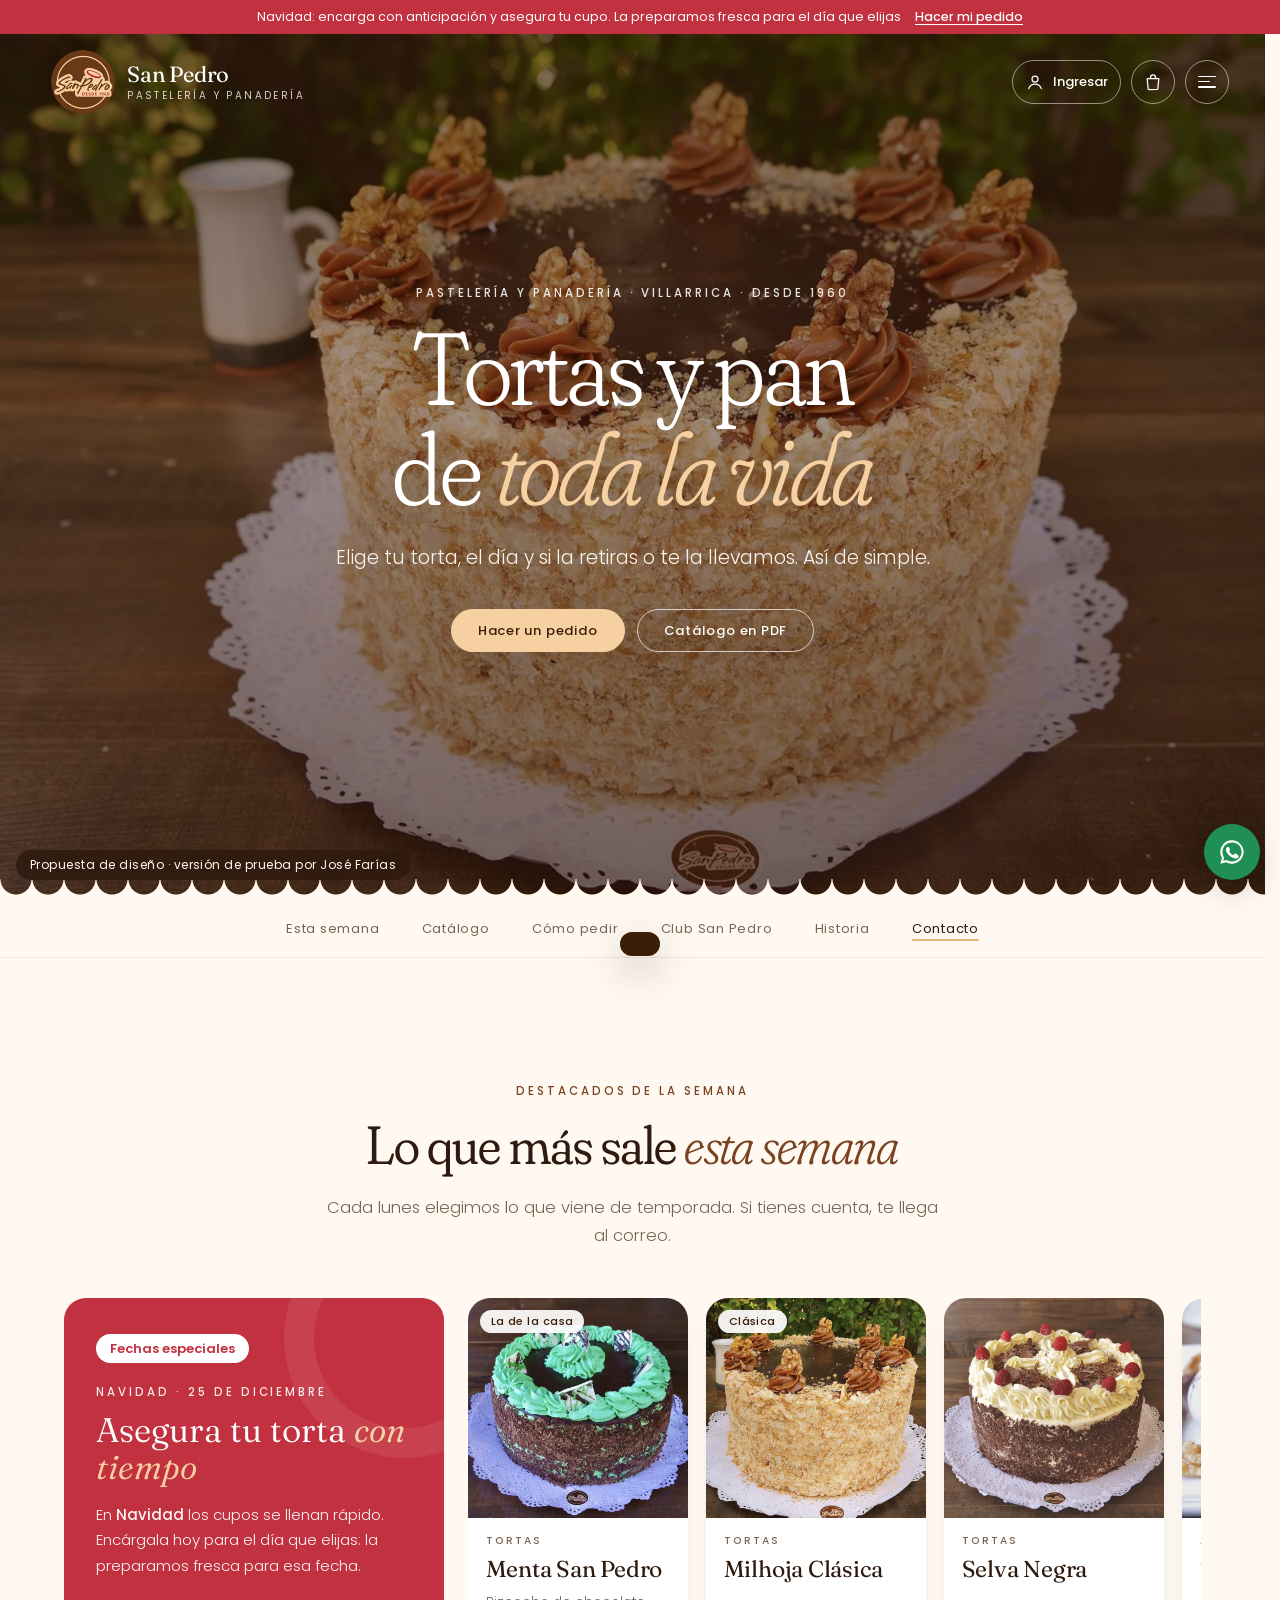
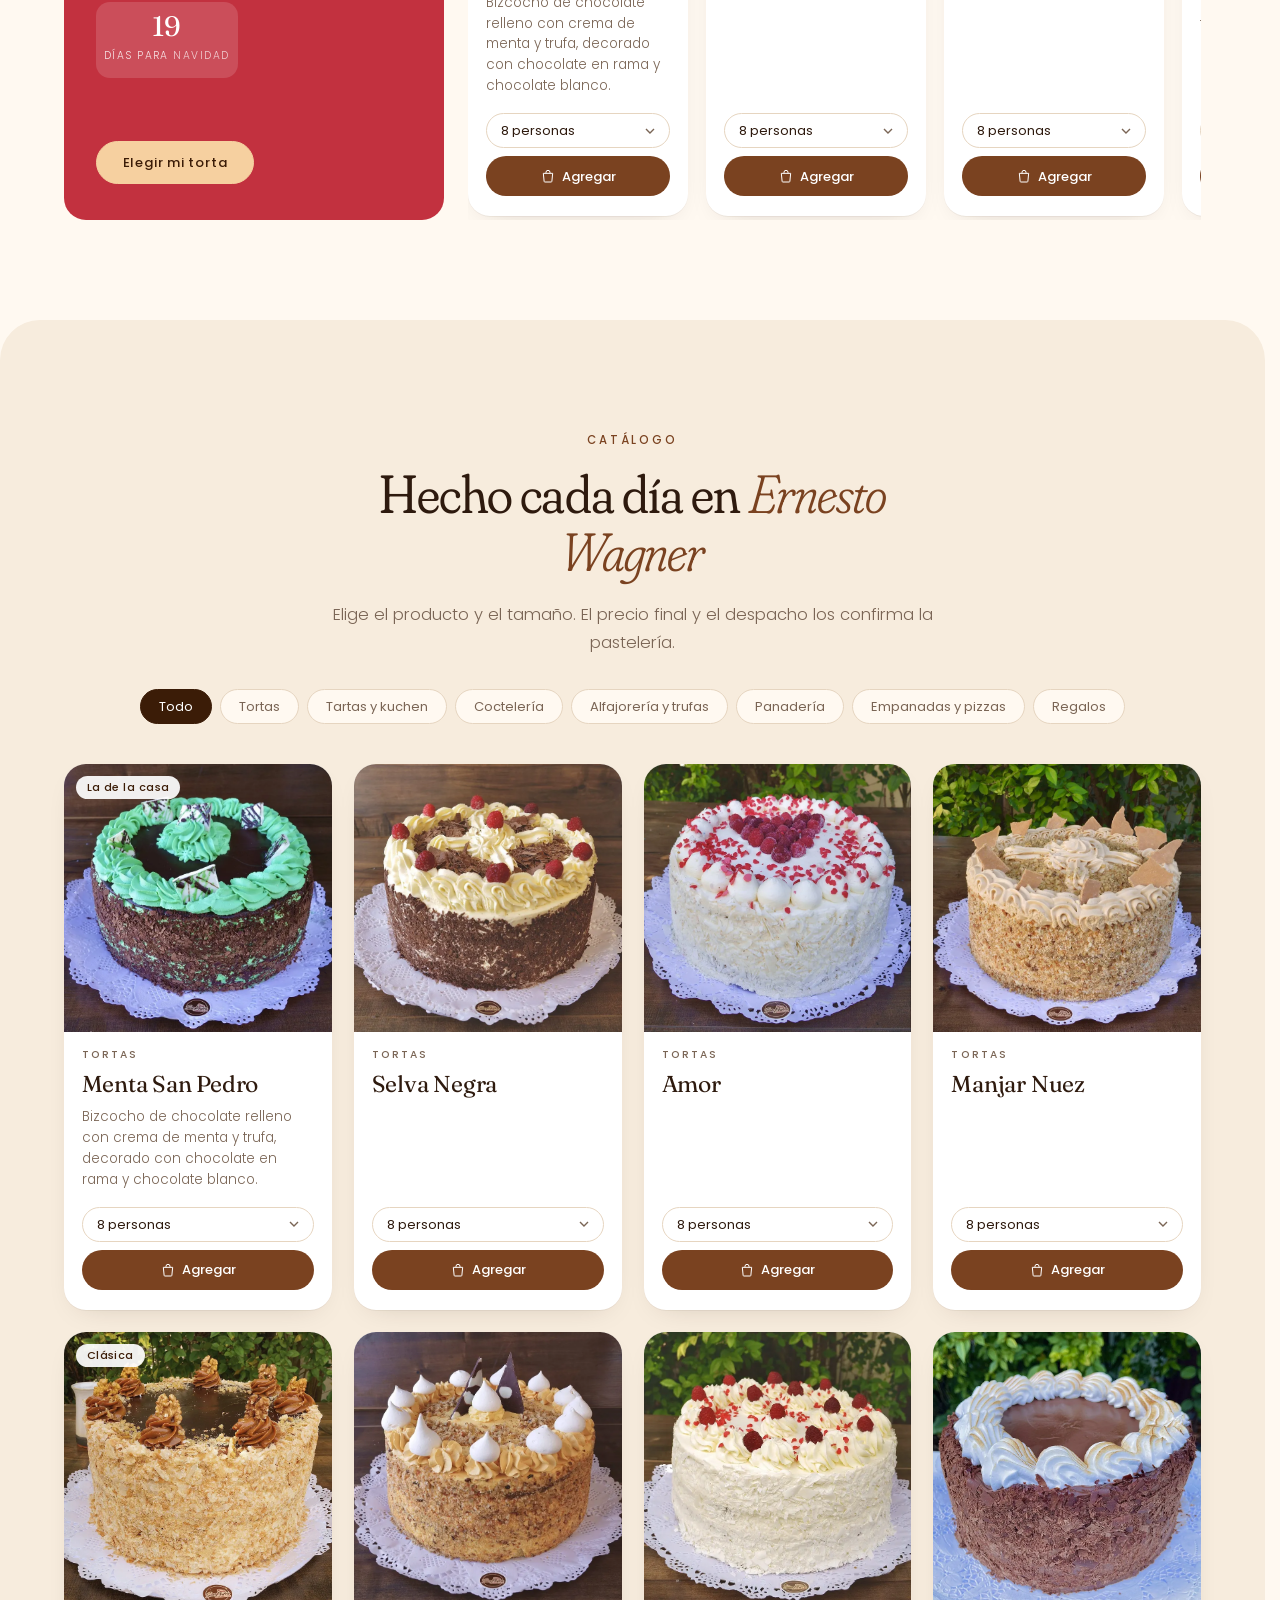
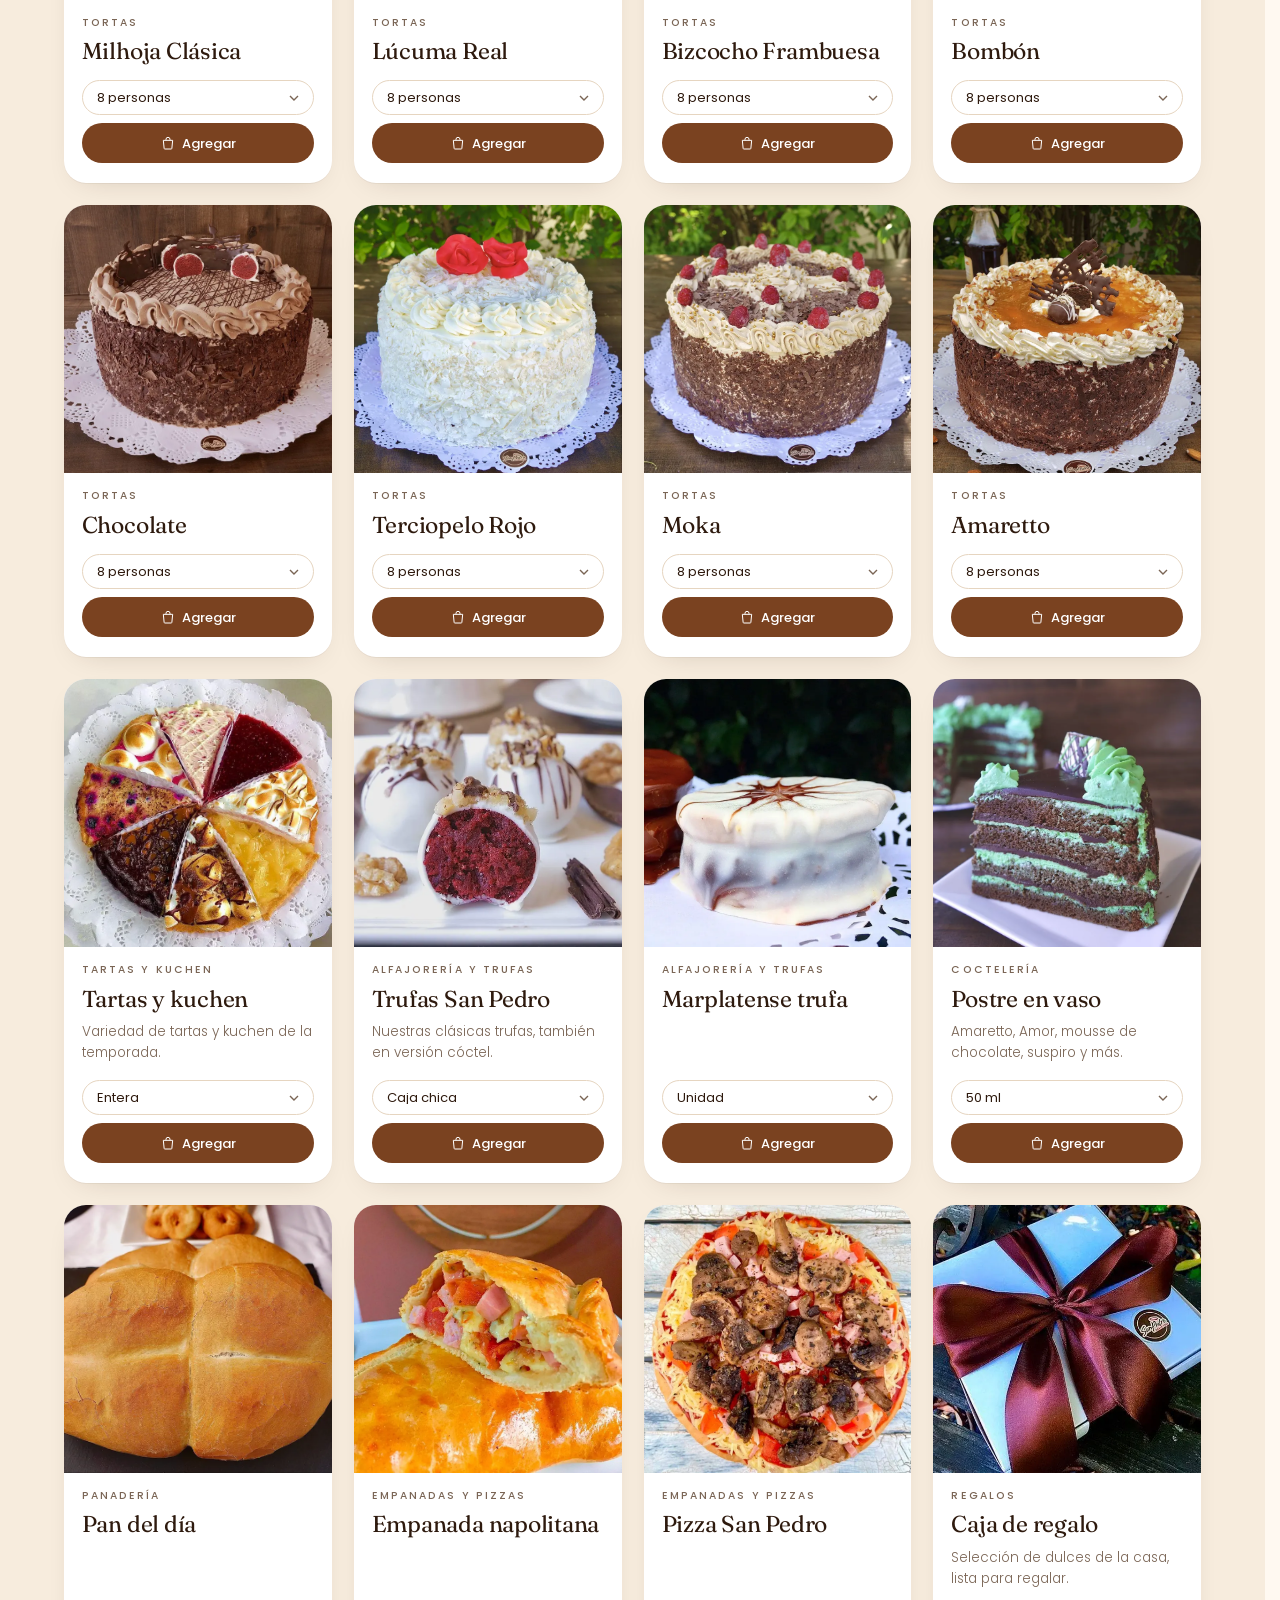
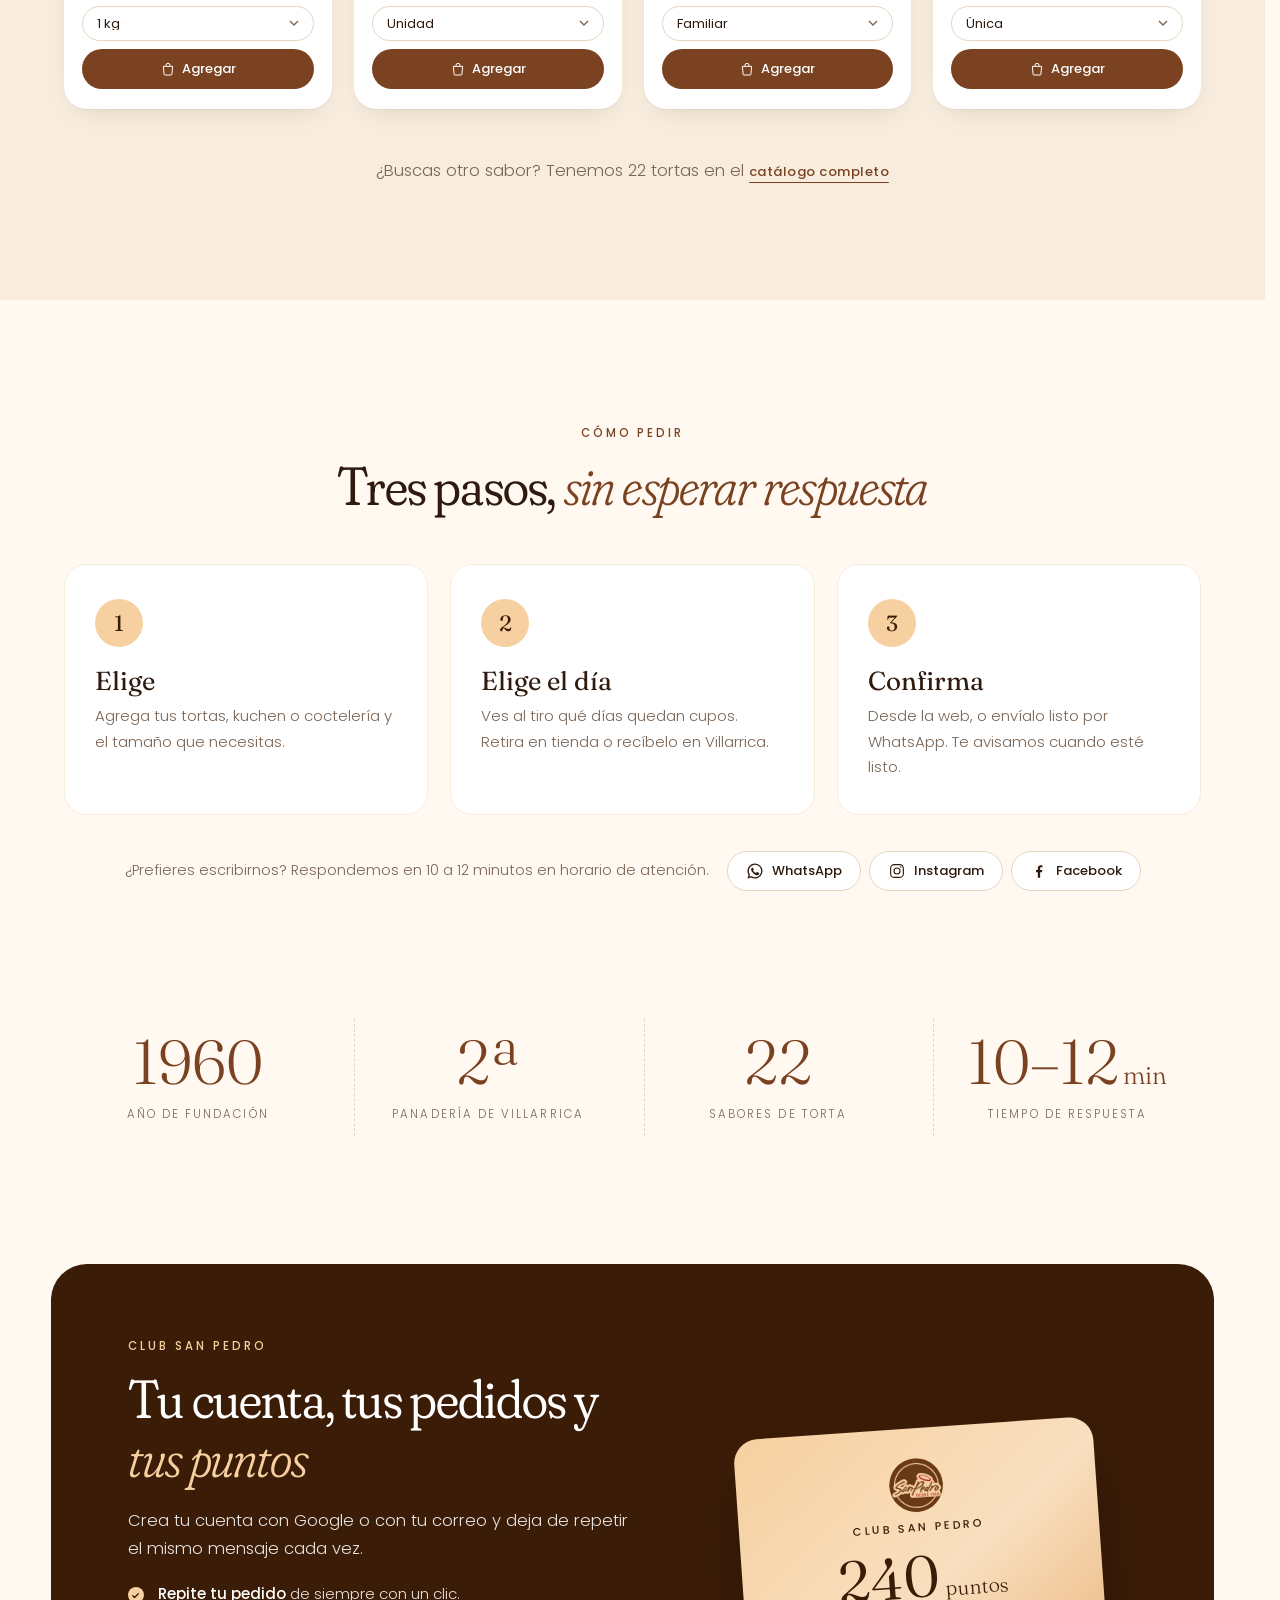
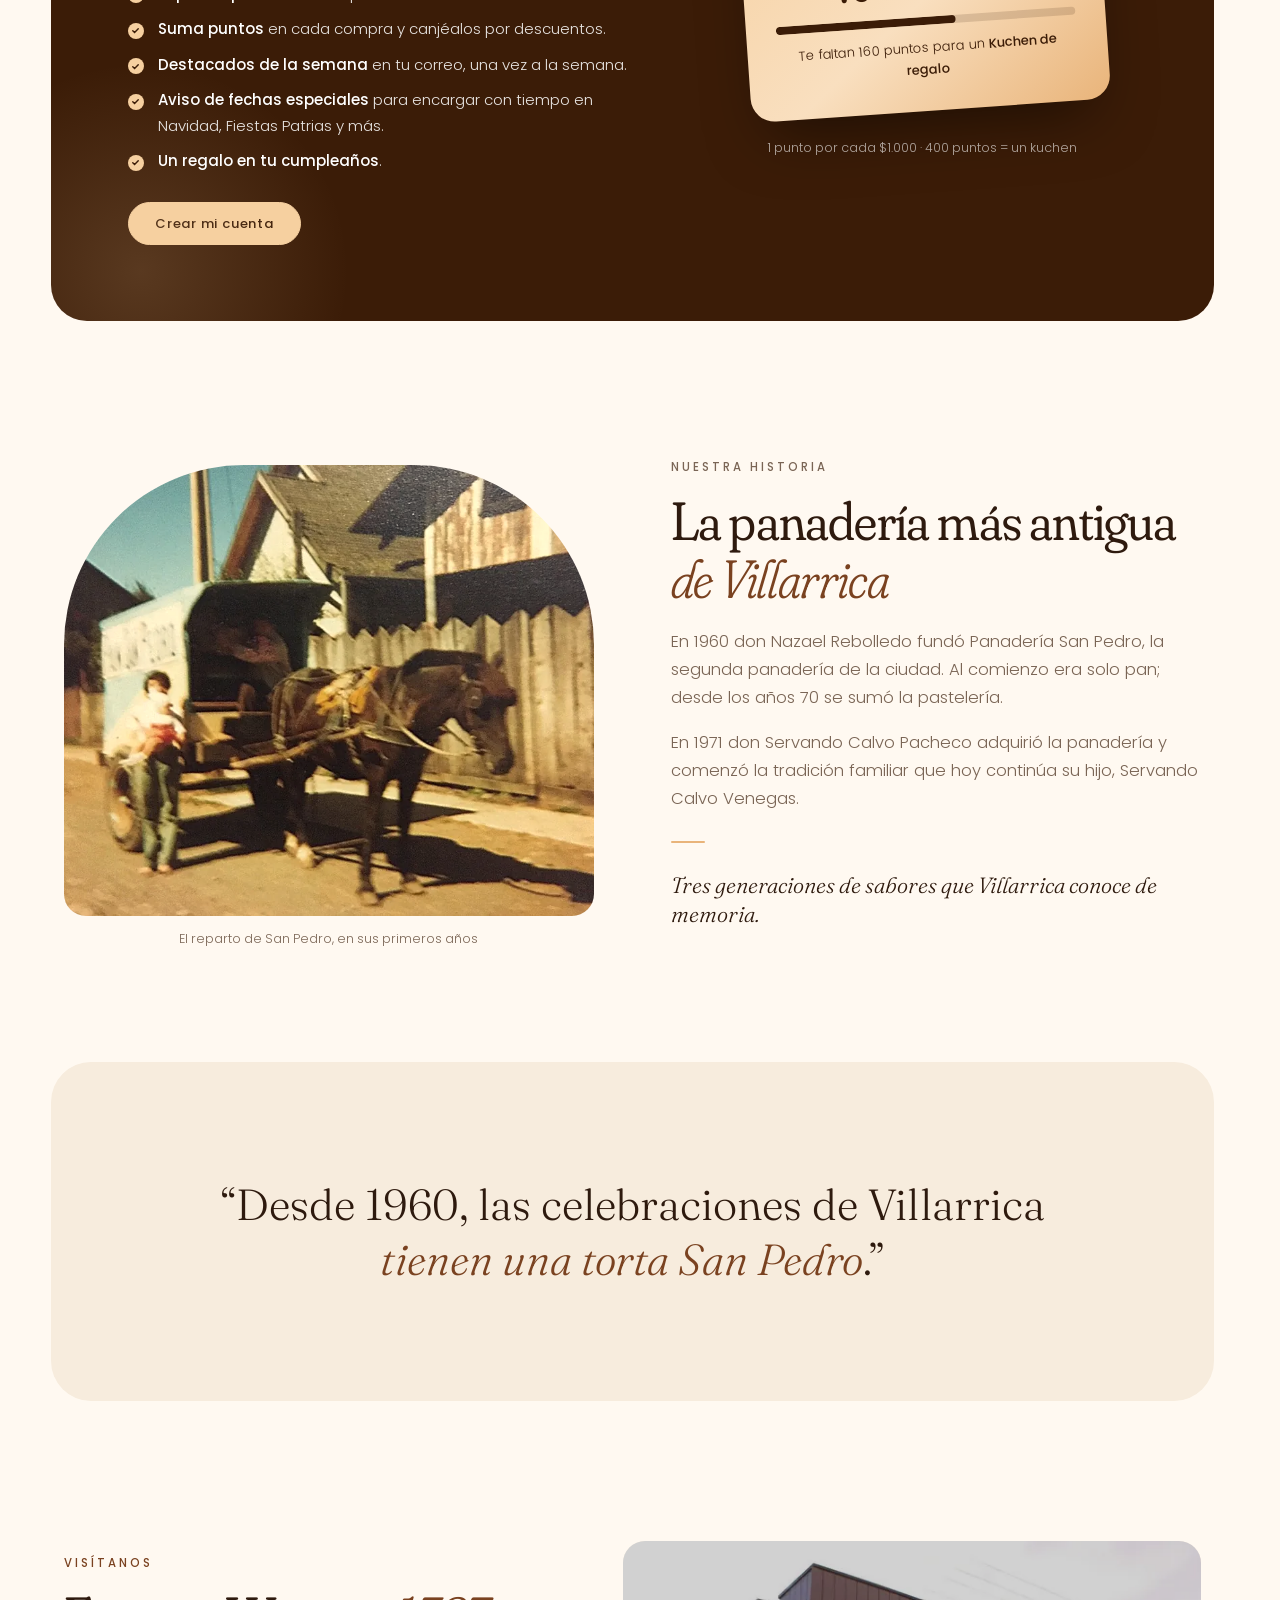
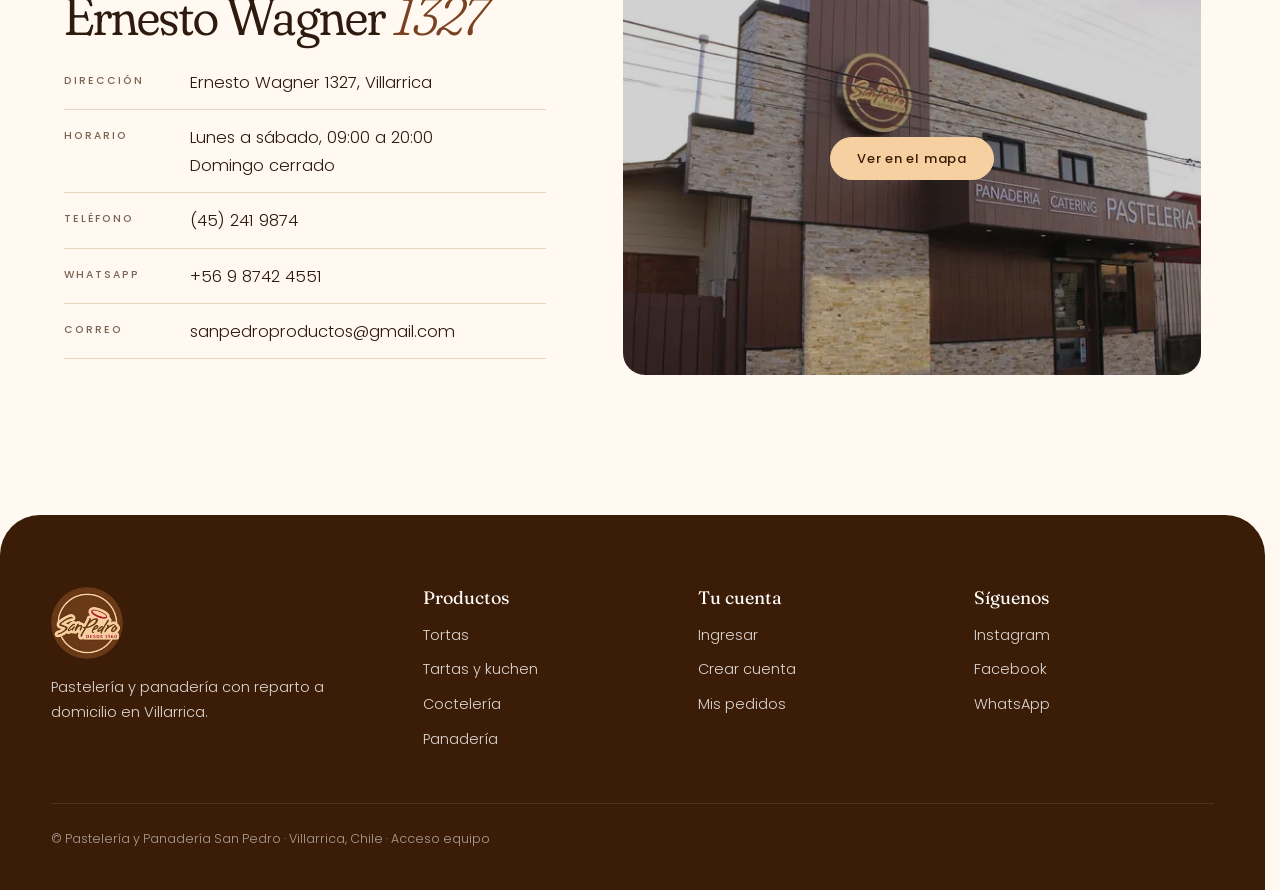
==== commit 63006382: "Sin descuentos en la tienda; encargo anticipado como propuesta" ====
--- a/index.html
+++ b/index.html
@@ -17,7 +17,7 @@
 <link rel="preconnect" href="https://fonts.gstatic.com" crossorigin>
 <link href="https://fonts.googleapis.com/css2?family=Fraunces:ital,opsz,wght@0,9..144,300..600;1,9..144,300..500&family=Poppins:wght@300;400;500;600&display=swap" rel="stylesheet">
 <link rel="preload" as="image" href="img/hero-1600.webp" imagesrcset="img/hero-800.webp 800w, img/hero-1600.webp 1600w" imagesizes="100vw">
-<link rel="stylesheet" href="styles.css?v=3">
+<link rel="stylesheet" href="styles.css?v=4">
 <script type="application/ld+json">
 {"@context":"https://schema.org","@type":"Bakery","name":"Pastelería y Panadería San Pedro","foundingDate":"1960","telephone":"+56452419874","email":"sanpedroproductos@gmail.com","address":{"@type":"PostalAddress","streetAddress":"Ernesto Wagner 1327","addressLocality":"Villarrica","addressRegion":"La Araucanía","addressCountry":"CL"},"openingHoursSpecification":[{"@type":"OpeningHoursSpecification","dayOfWeek":["Monday","Tuesday","Wednesday","Thursday","Friday","Saturday"],"opens":"09:00","closes":"20:00"}],"sameAs":["https://www.instagram.com/pasteleriasanpedrovillarrica/","https://www.facebook.com/deliciasdesanpedro/"]}
 </script>
@@ -39,7 +39,7 @@
 <header class="header" id="header">
   <div class="announce" id="announce" hidden>
     <span data-promo-text></span>
-    <a href="#semana" class="announce__link">Ver productos</a>
+    <a href="#catalogo" class="announce__link">Hacer mi pedido</a>
   </div>
   <div class="header__bar">
     <a class="brand" href="#top" aria-label="Pastelería San Pedro, inicio">
@@ -94,12 +94,12 @@
     </div>
     <div class="week__grid">
       <article class="promo reveal" id="promo-card">
-        <p class="promo__badge"><span data-promo-off></span>% dcto</p>
+        <p class="promo__badge">Fechas especiales</p>
         <p class="eyebrow eyebrow--light" data-promo-name></p>
-        <h3 class="promo__title">Encarga con tiempo y <em>paga menos</em></h3>
-        <p class="promo__text">Pide tu torta para <b data-promo-name-low></b> hasta el <b data-promo-cutoff></b> y obtén <b><span data-promo-off></span>% de descuento</b> en las tortas seleccionadas.</p>
-        <div class="countdown" data-countdown><div><b data-cd-d>0</b><span>días</span></div><div><b data-cd-h>0</b><span>horas</span></div><div><b data-cd-m>0</b><span>min</span></div></div>
-        <a class="btn btn--cream" href="#catalogo" data-filter-link="promo">Ver tortas con descuento</a>
+        <h3 class="promo__title">Asegura tu torta <em>con tiempo</em></h3>
+        <p class="promo__text">En <b data-promo-name-low></b> los cupos se llenan rápido. Encárgala hoy para el día que elijas: la preparamos fresca para esa fecha.</p>
+        <div class="countdown" data-countdown><div><b data-cd-d>0</b><span>días para <span data-promo-name-short></span></span></div></div>
+        <a class="btn btn--cream" href="#catalogo" data-filter-link="tortas">Elegir mi torta</a>
       </article>
       <div class="week__rail" data-week-rail></div>
     </div>
@@ -157,7 +157,7 @@
           <li><b>Repite tu pedido</b> de siempre con un clic.</li>
           <li><b>Suma puntos</b> en cada compra y canjéalos por descuentos.</li>
           <li><b>Destacados de la semana</b> en tu correo, una vez a la semana.</li>
-          <li><b>Promociones anticipadas</b> para Navidad, Fiestas Patrias y más.</li>
+          <li><b>Aviso de fechas especiales</b> para encargar con tiempo en Navidad, Fiestas Patrias y más.</li>
           <li><b>Un regalo en tu cumpleaños</b>.</li>
         </ul>
         <button class="btn btn--cream" data-open-auth="register">Crear mi cuenta</button>
@@ -346,7 +346,7 @@
 
 <p class="demo-tag">Propuesta de diseño · versión de prueba por José Farías</p>
 
-<script src="data.js?v=3"></script>
-<script src="main.js?v=3"></script>
+<script src="data.js?v=4"></script>
+<script src="main.js?v=4"></script>
 </body>
 </html>
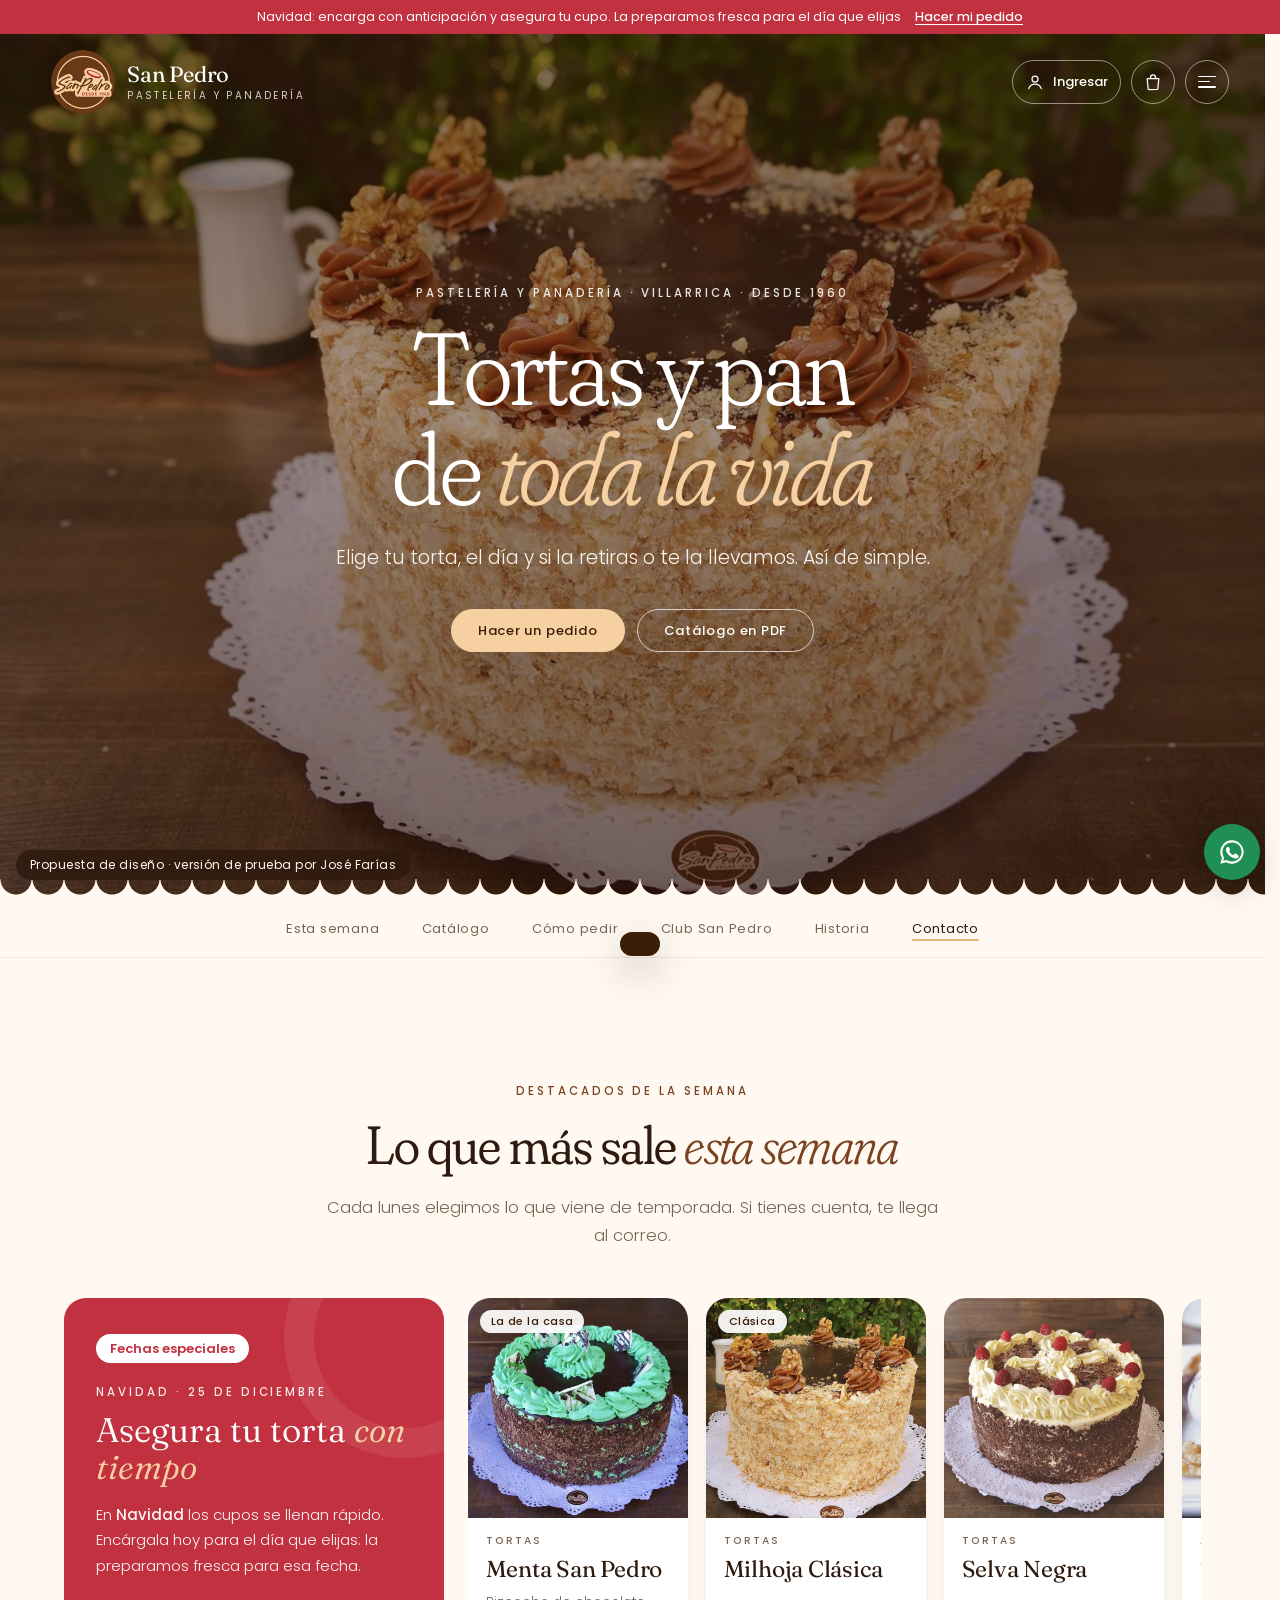
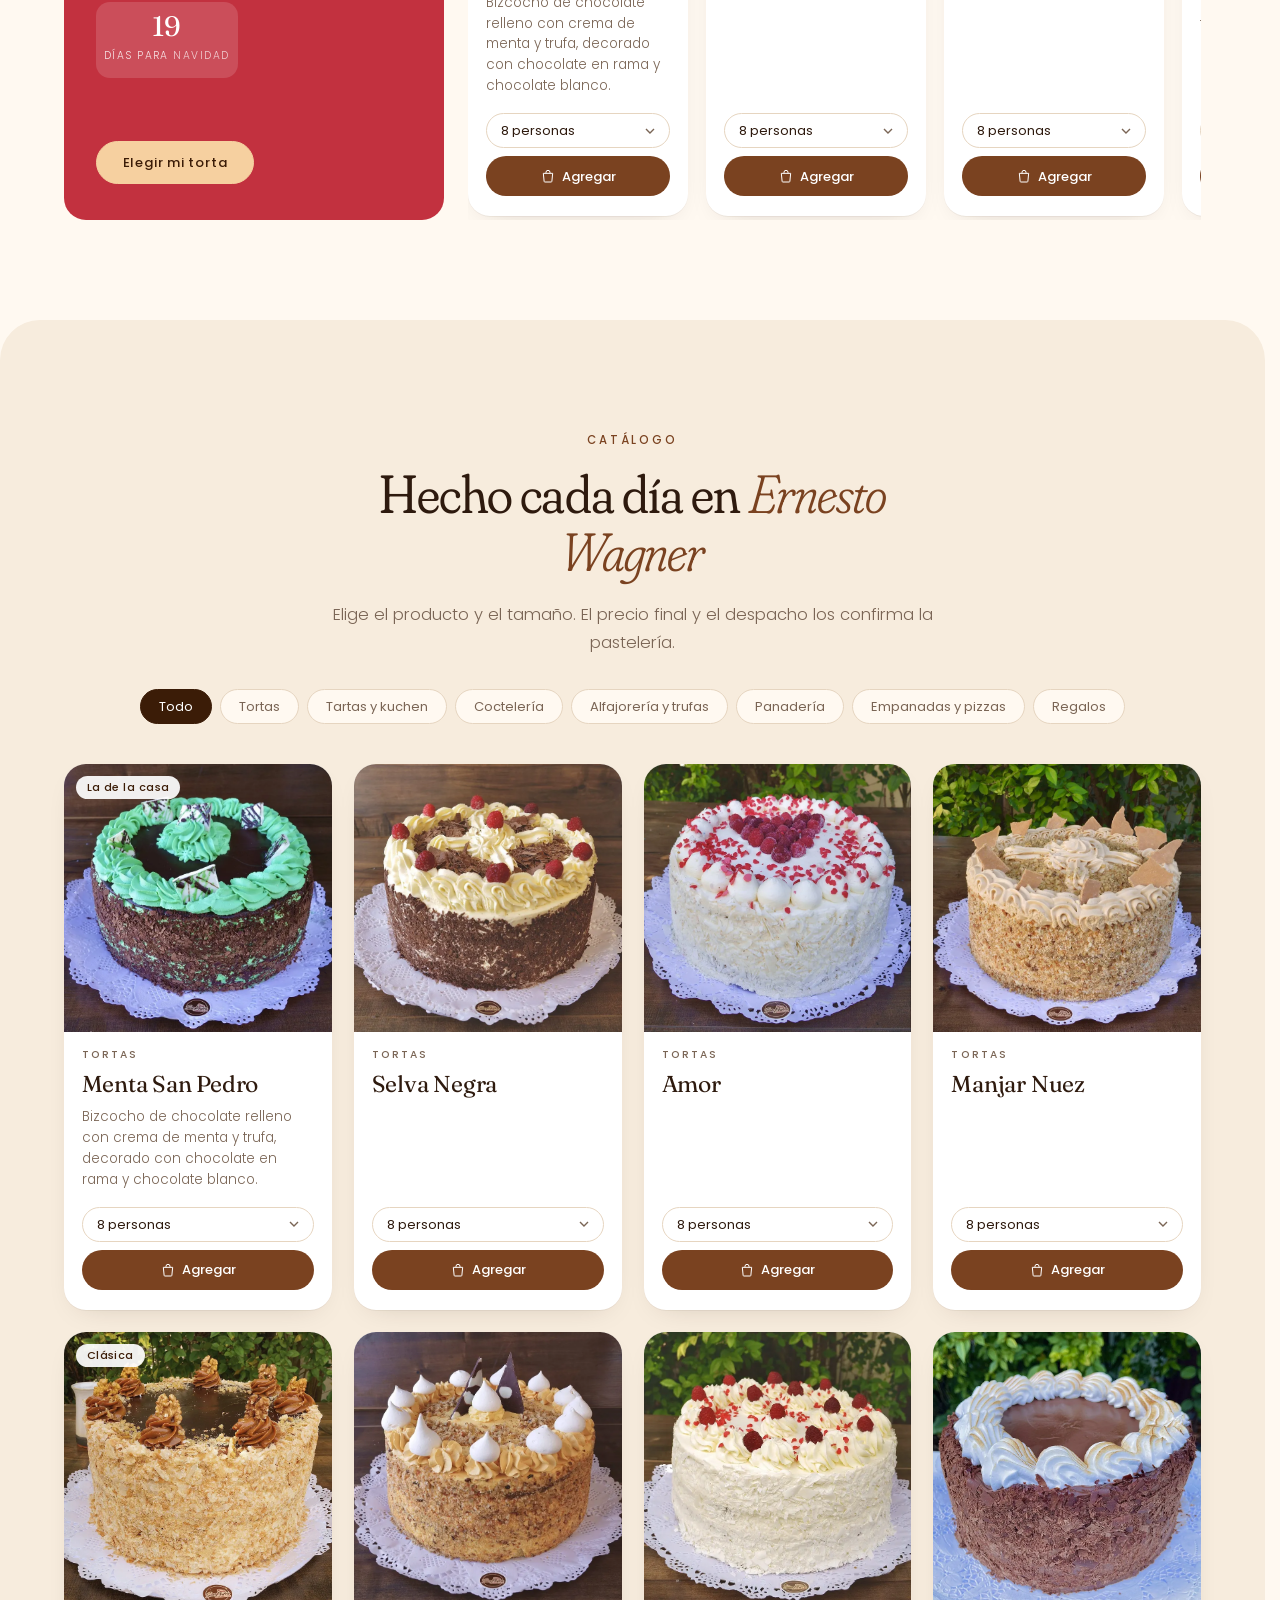
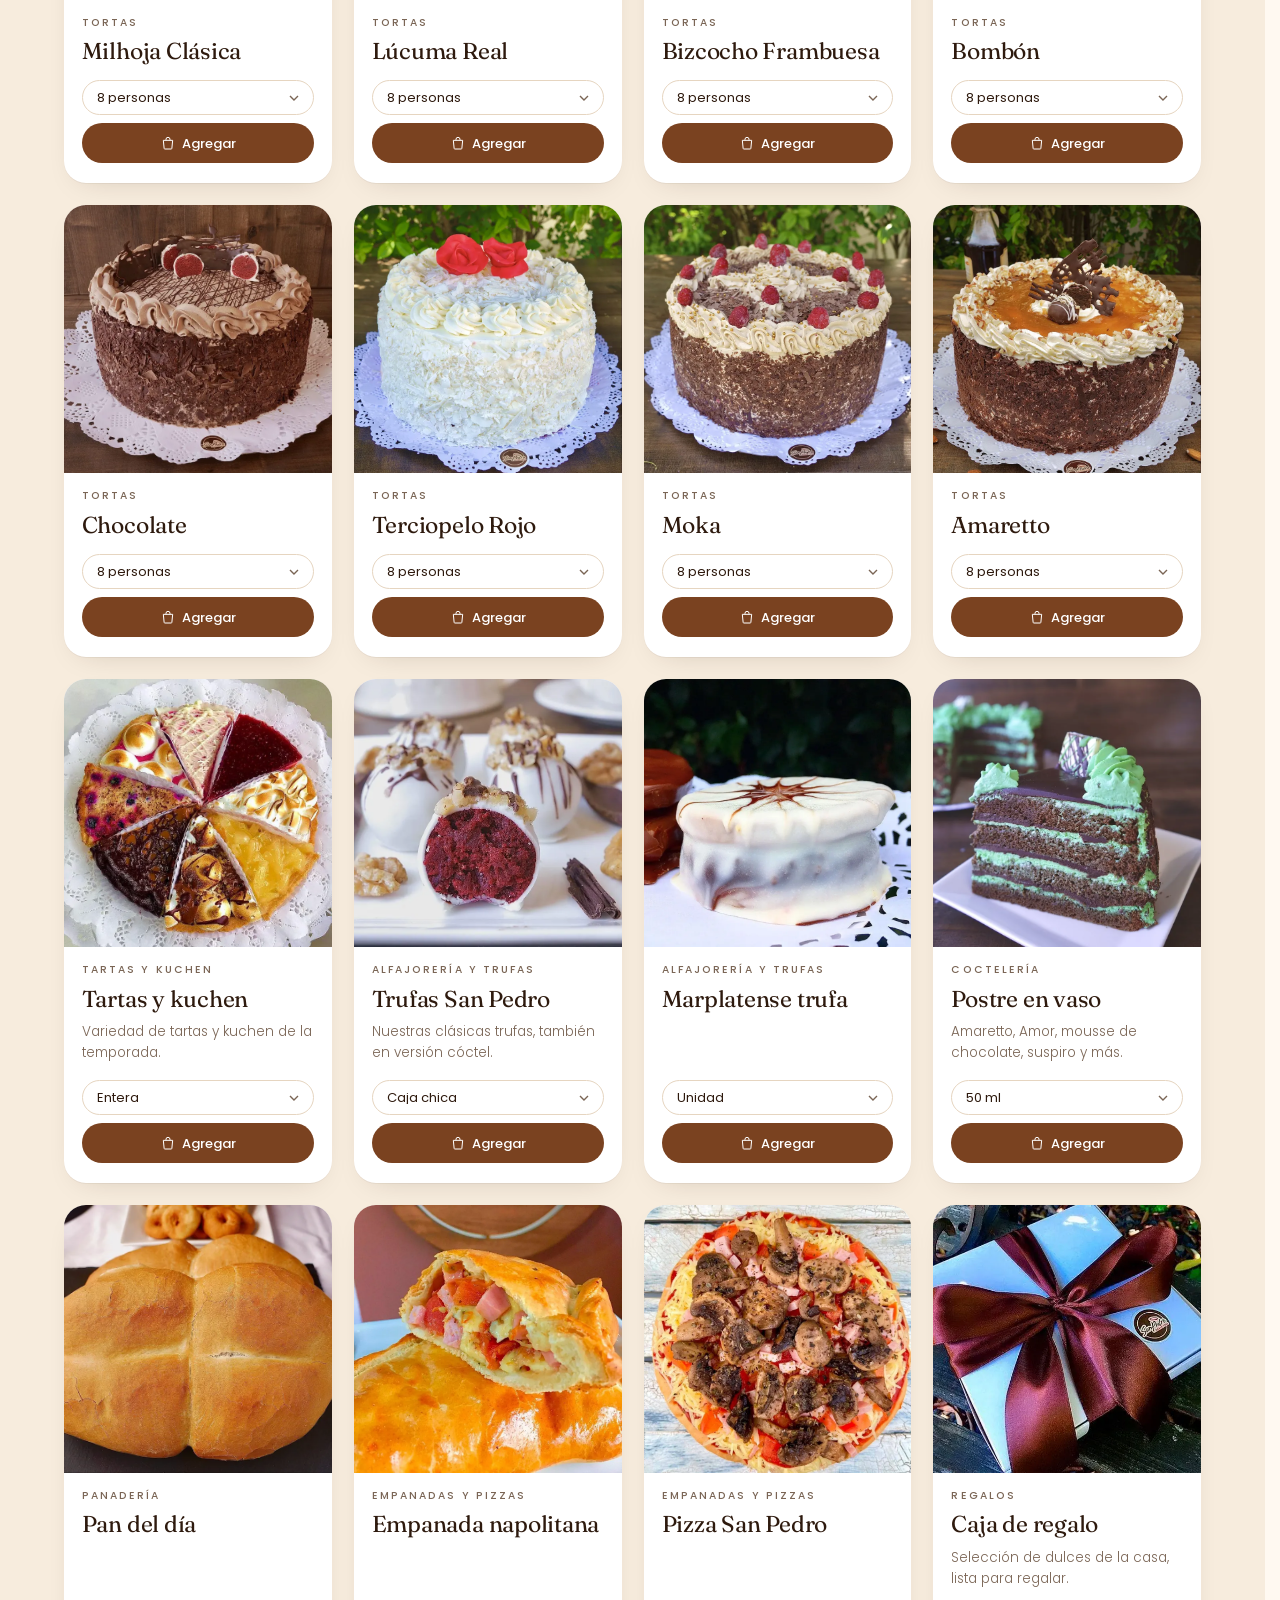
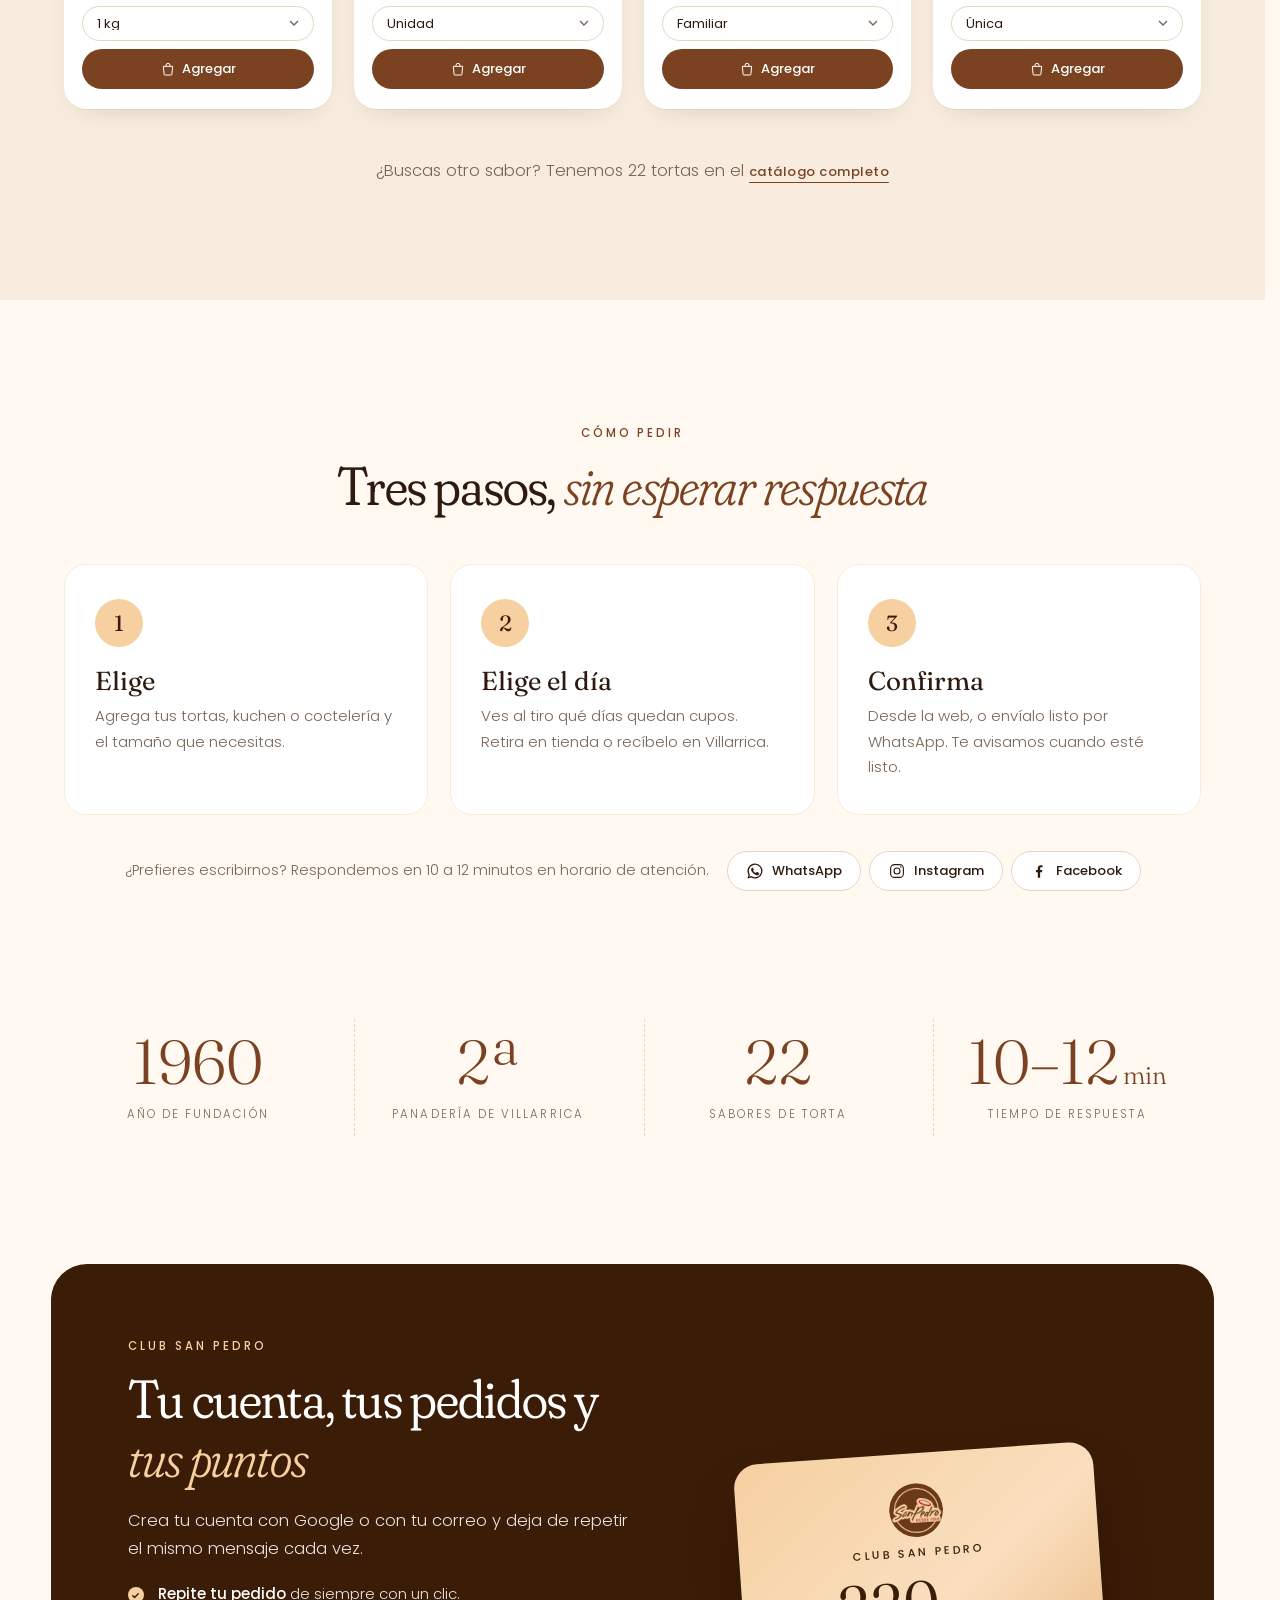
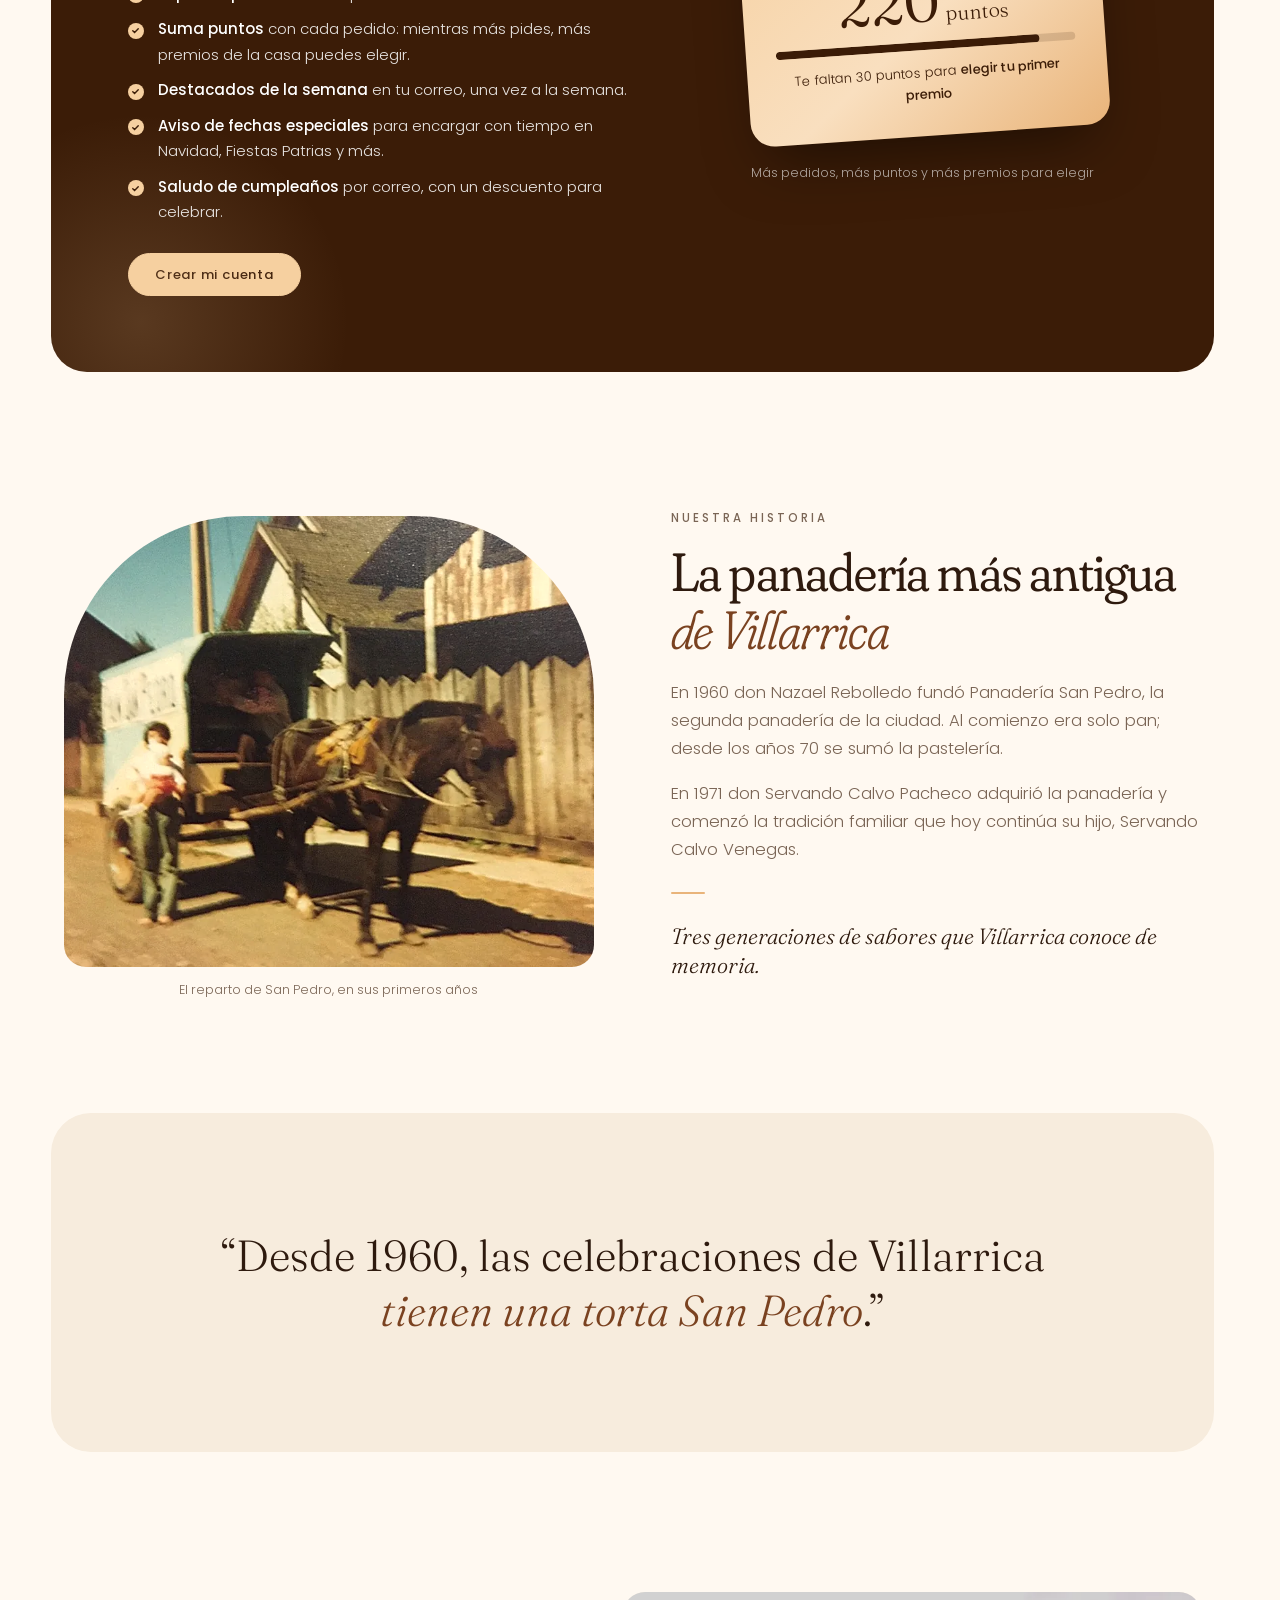
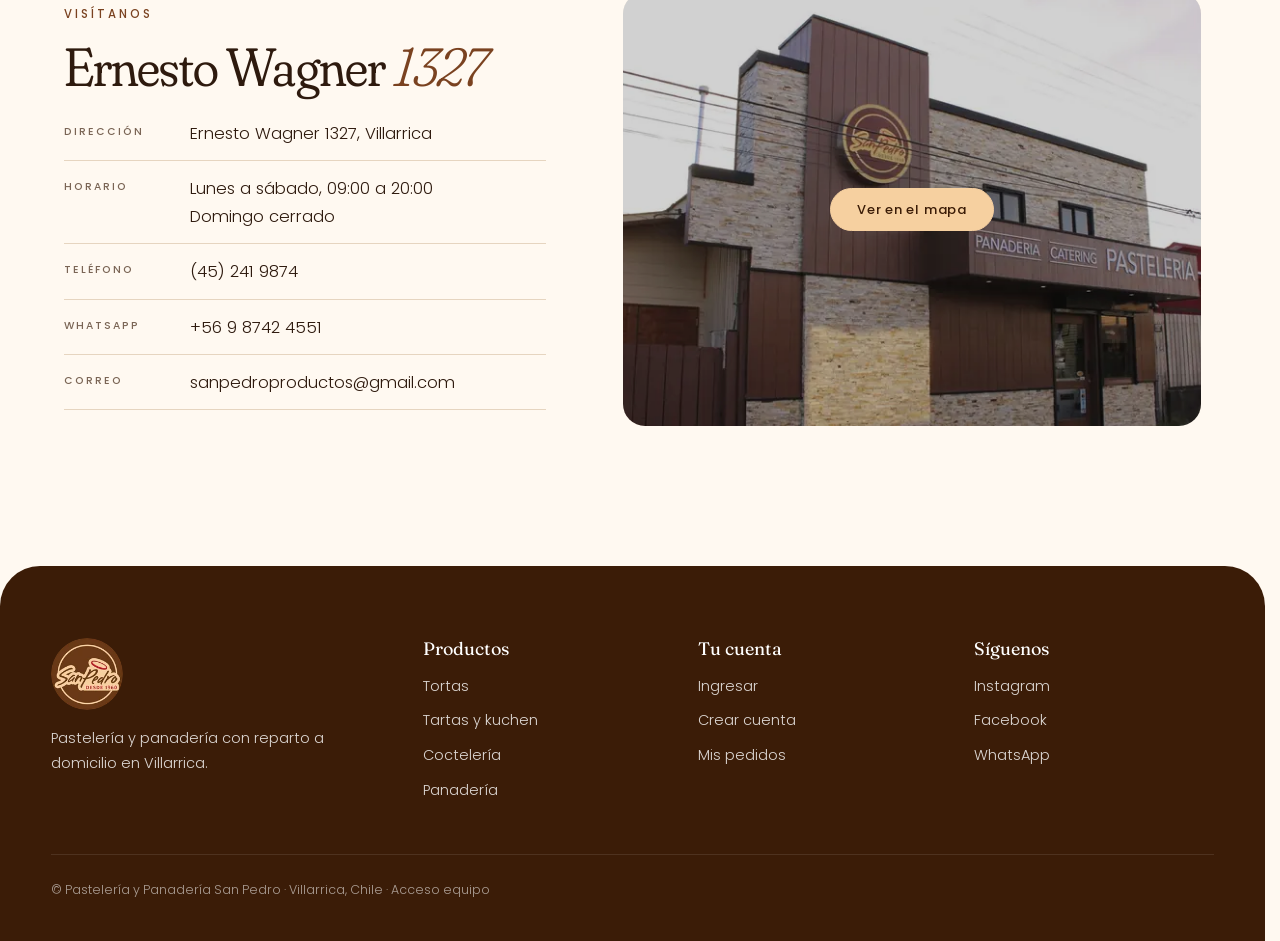
==== commit d238e219: "Cupos por categoría con aviso al equipo, saludo de cumpleaños y premios por nivel Co-Authored-By: Cl" ====
--- a/index.html
+++ b/index.html
@@ -17,7 +17,7 @@
 <link rel="preconnect" href="https://fonts.gstatic.com" crossorigin>
 <link href="https://fonts.googleapis.com/css2?family=Fraunces:ital,opsz,wght@0,9..144,300..600;1,9..144,300..500&family=Poppins:wght@300;400;500;600&display=swap" rel="stylesheet">
 <link rel="preload" as="image" href="img/hero-1600.webp" imagesrcset="img/hero-800.webp 800w, img/hero-1600.webp 1600w" imagesizes="100vw">
-<link rel="stylesheet" href="styles.css?v=4">
+<link rel="stylesheet" href="styles.css?v=5">
 <script type="application/ld+json">
 {"@context":"https://schema.org","@type":"Bakery","name":"Pastelería y Panadería San Pedro","foundingDate":"1960","telephone":"+56452419874","email":"sanpedroproductos@gmail.com","address":{"@type":"PostalAddress","streetAddress":"Ernesto Wagner 1327","addressLocality":"Villarrica","addressRegion":"La Araucanía","addressCountry":"CL"},"openingHoursSpecification":[{"@type":"OpeningHoursSpecification","dayOfWeek":["Monday","Tuesday","Wednesday","Thursday","Friday","Saturday"],"opens":"09:00","closes":"20:00"}],"sameAs":["https://www.instagram.com/pasteleriasanpedrovillarrica/","https://www.facebook.com/deliciasdesanpedro/"]}
 </script>
@@ -155,10 +155,10 @@
         <p>Crea tu cuenta con Google o con tu correo y deja de repetir el mismo mensaje cada vez.</p>
         <ul class="perks">
           <li><b>Repite tu pedido</b> de siempre con un clic.</li>
-          <li><b>Suma puntos</b> en cada compra y canjéalos por descuentos.</li>
+          <li><b>Suma puntos</b> con cada pedido: mientras más pides, más premios de la casa puedes elegir.</li>
           <li><b>Destacados de la semana</b> en tu correo, una vez a la semana.</li>
           <li><b>Aviso de fechas especiales</b> para encargar con tiempo en Navidad, Fiestas Patrias y más.</li>
-          <li><b>Un regalo en tu cumpleaños</b>.</li>
+          <li><b>Saludo de cumpleaños</b> por correo, con un descuento para celebrar.</li>
         </ul>
         <button class="btn btn--cream" data-open-auth="register">Crear mi cuenta</button>
       </div>
@@ -166,11 +166,11 @@
         <div class="loyalty">
           <img src="img/logo-128.webp" alt="" width="54" height="54">
           <p class="loyalty__name">Club San Pedro</p>
-          <p class="loyalty__pts"><b>240</b> puntos</p>
-          <div class="loyalty__bar"><span style="width:60%"></span></div>
-          <p class="loyalty__next">Te faltan 160 puntos para un <b>Kuchen de regalo</b></p>
+          <p class="loyalty__pts"><b>220</b> puntos</p>
+          <div class="loyalty__bar"><span style="width:88%"></span></div>
+          <p class="loyalty__next">Te faltan 30 puntos para <b>elegir tu primer premio</b></p>
         </div>
-        <p class="club__note">1 punto por cada $1.000 · 400 puntos = un kuchen</p>
+        <p class="club__note">Más pedidos, más puntos y más premios para elegir</p>
       </div>
     </div>
   </section>
@@ -271,6 +271,8 @@
         <legend>¿Para qué día?</legend>
         <div class="days" data-days></div>
         <p class="days__legend"><i class="d-ok"></i>Hay cupos <i class="d-pocos"></i>Quedan pocos <i class="d-off"></i>Completo o cerrado</p>
+        <p class="days__note" data-day-note hidden></p>
+        <p class="days__hint">Cada producto tiene sus cupos por día: los días cambian según lo que lleves.</p>
       </fieldset>
       <div class="seg" role="radiogroup" aria-label="Entrega">
         <label><input type="radio" name="mode" value="Retiro en tienda" checked><span>Retiro en tienda</span></label>
@@ -326,7 +328,7 @@
       <label class="field"><span>Correo</span><input name="email" type="email" autocomplete="email" required></label>
       <div class="bform__row">
         <label class="field"><span>Contraseña</span><input name="password" type="password" autocomplete="new-password" required minlength="6"></label>
-        <label class="field"><span>Cumpleaños <small>(opcional)</small></span><input name="birthday" type="date"></label>
+        <label class="field"><span>Cumpleaños <small>(para tu saludo y descuento)</small></span><input name="birthday" type="date"></label>
       </div>
       <label class="check"><input type="checkbox" name="promos"><span>Quiero recibir los destacados de la semana y promociones por correo (1 vez a la semana como máximo).</span></label>
       <label class="check"><input type="checkbox" name="terms" required><span>Acepto los términos y la política de privacidad.</span></label>
@@ -346,7 +348,7 @@
 
 <p class="demo-tag">Propuesta de diseño · versión de prueba por José Farías</p>
 
-<script src="data.js?v=4"></script>
-<script src="main.js?v=4"></script>
+<script src="data.js?v=5"></script>
+<script src="main.js?v=5"></script>
 </body>
 </html>
--- a/styles.css
+++ b/styles.css
@@ -349,6 +349,8 @@
 .day.is-selected{background:var(--brand-deep);border-color:var(--brand-deep);color:#fff}
 .day.is-selected small{color:rgba(255,255,255,.75)}
 .days__legend{display:flex;flex-wrap:wrap;gap:12px;margin:2px 0 0;font-size:11.5px;color:var(--muted)}
+.days__note{margin:8px 0 0;padding:9px 12px;border-radius:12px;background:#FBEBDD;color:#7A3A12;font-size:12.5px;line-height:1.4}
+.days__hint{margin:6px 0 0;font-size:11.5px;color:var(--muted)}
 .days__legend i{display:inline-block;width:7px;height:7px;border-radius:50%;margin-right:5px;vertical-align:1px}
 .d-ok{background:var(--ok)}.d-pocos{background:#D98B2B}.d-off{background:var(--muted)}
 .seg{display:grid;grid-template-columns:1fr 1fr;gap:6px;padding:5px;border-radius:999px;background:var(--sand)}
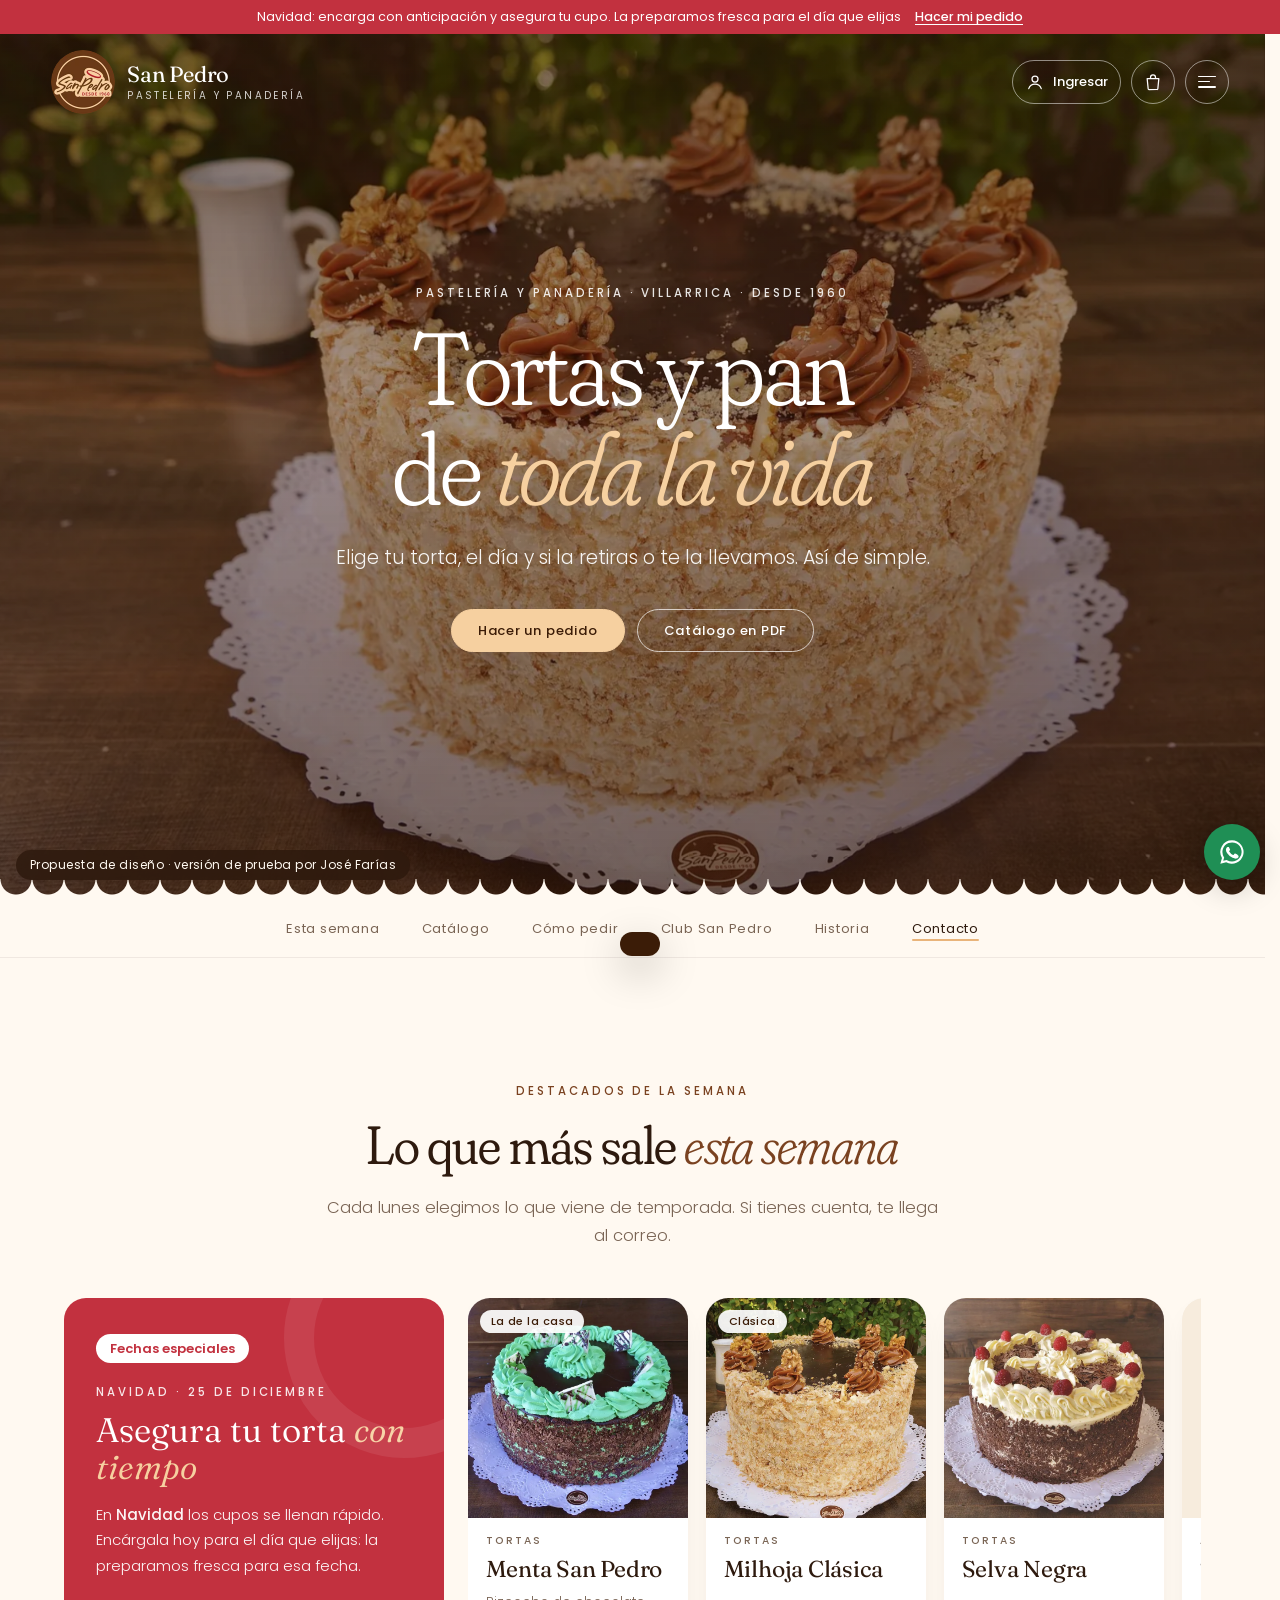
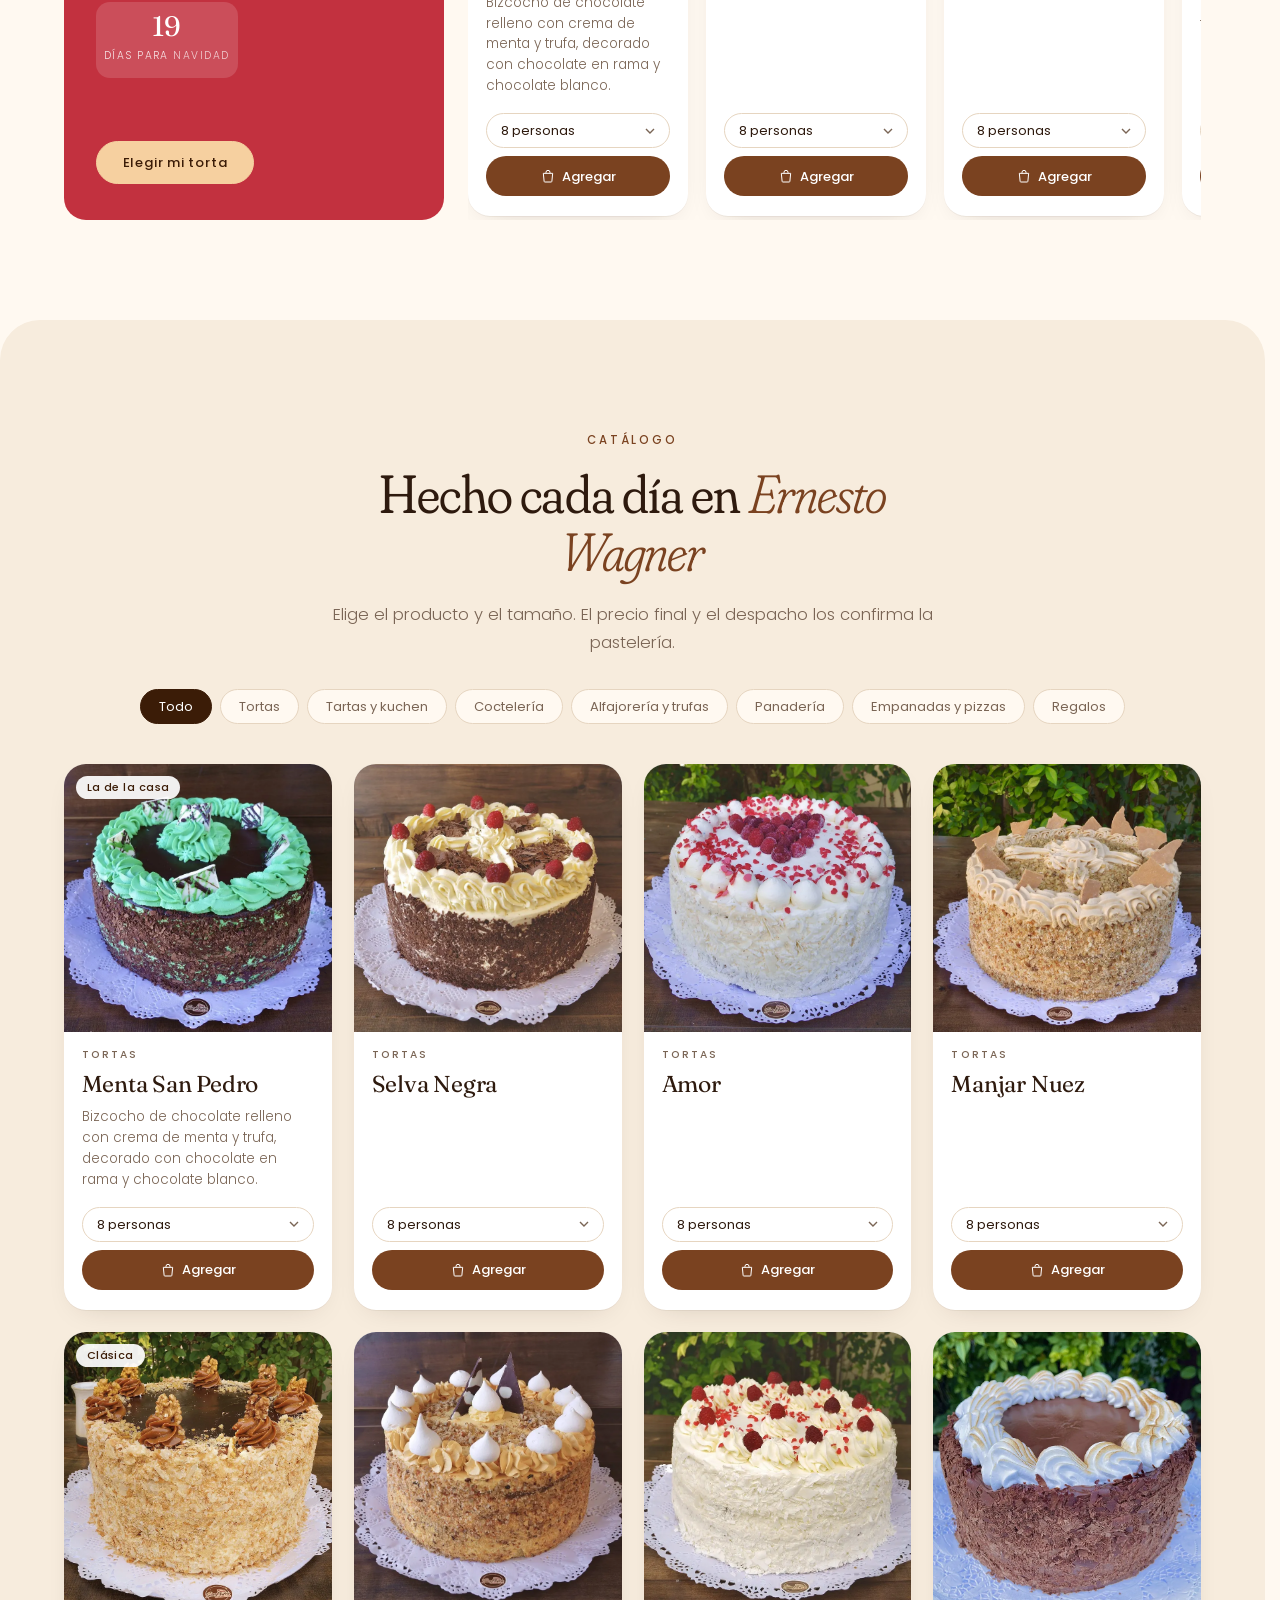
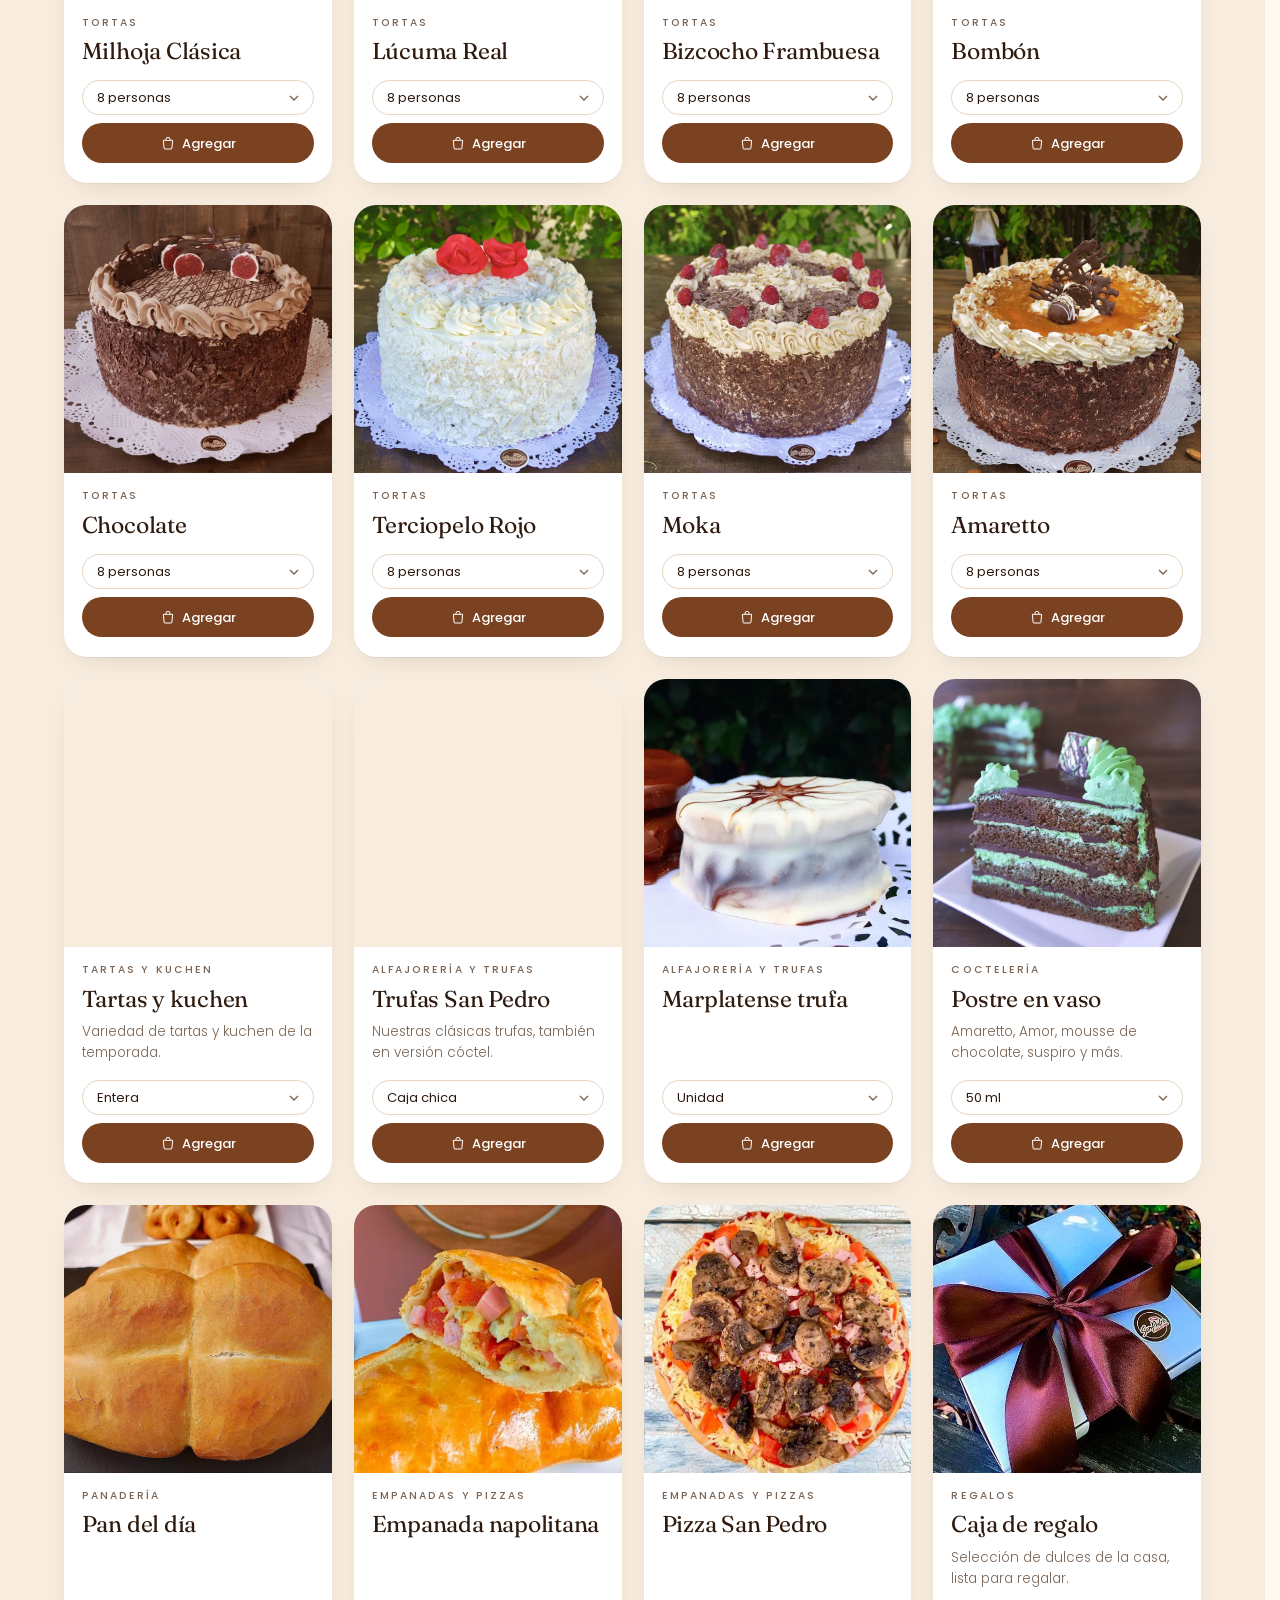
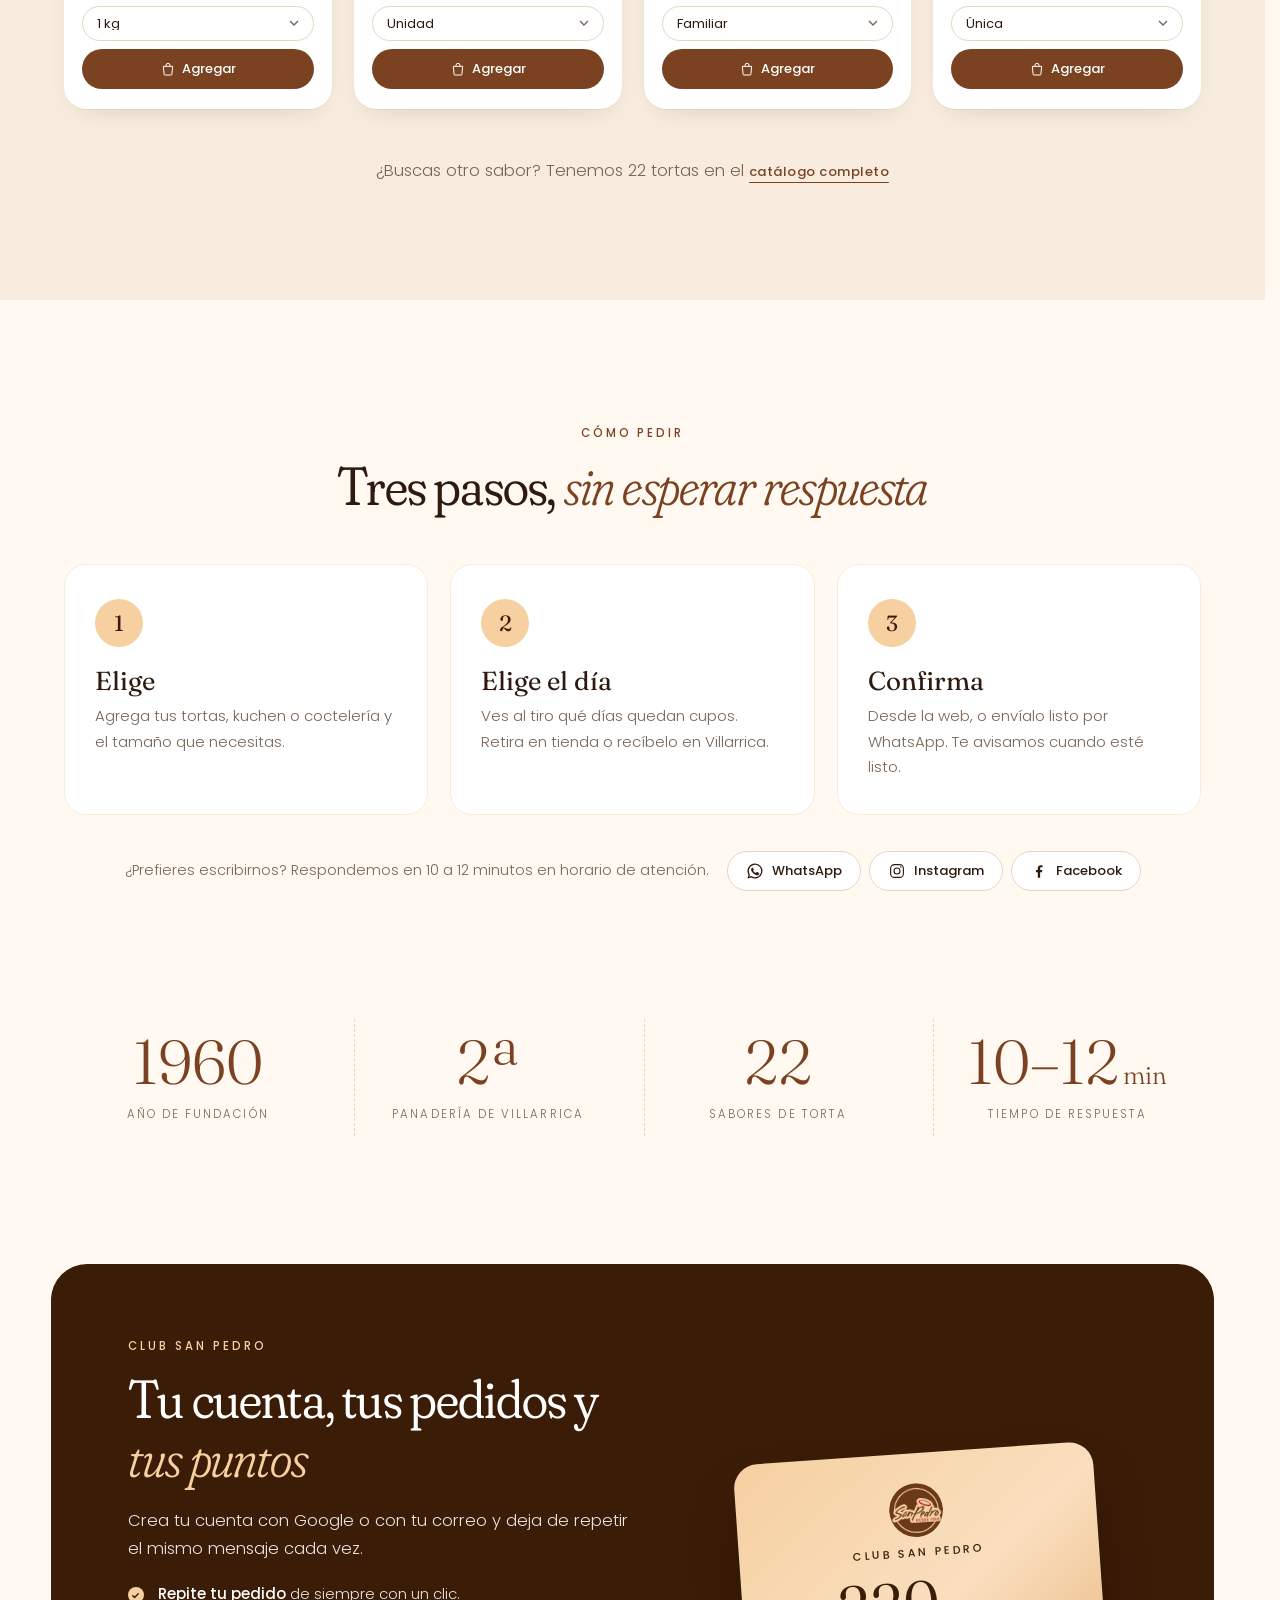
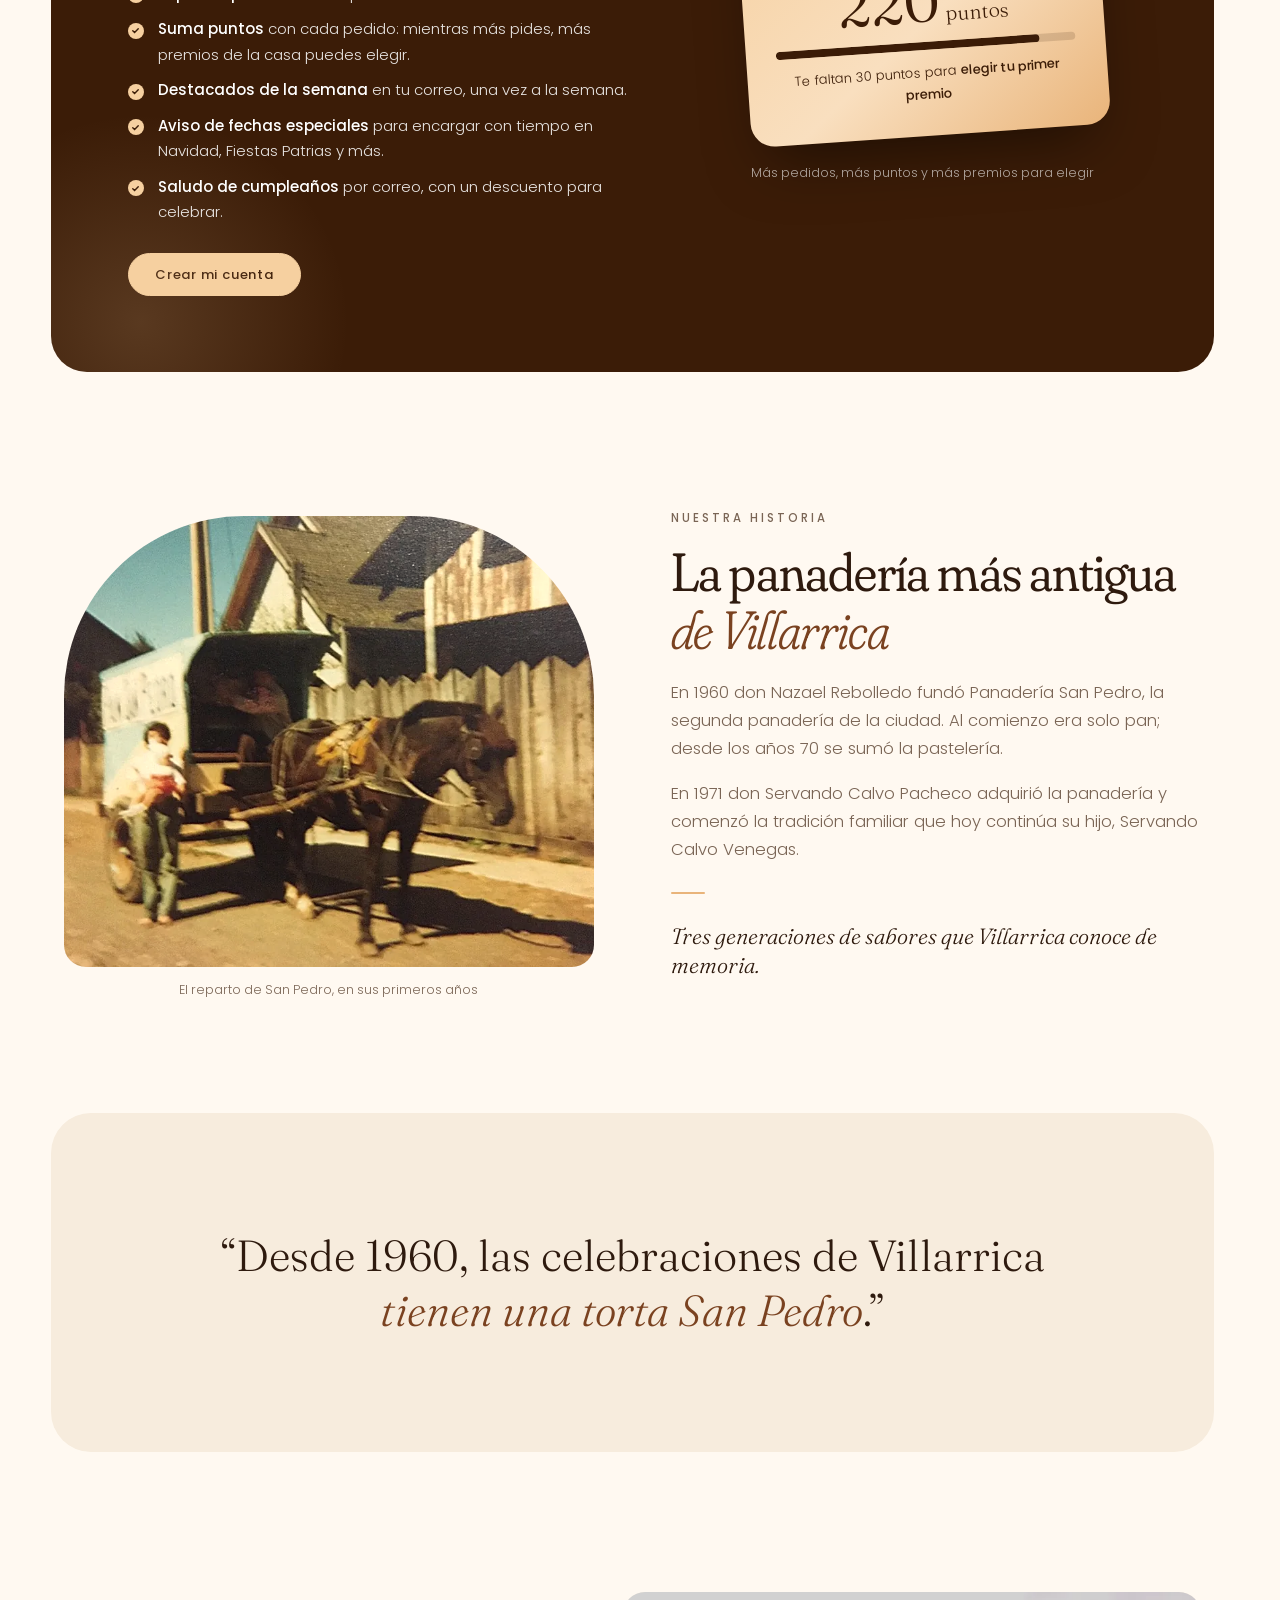
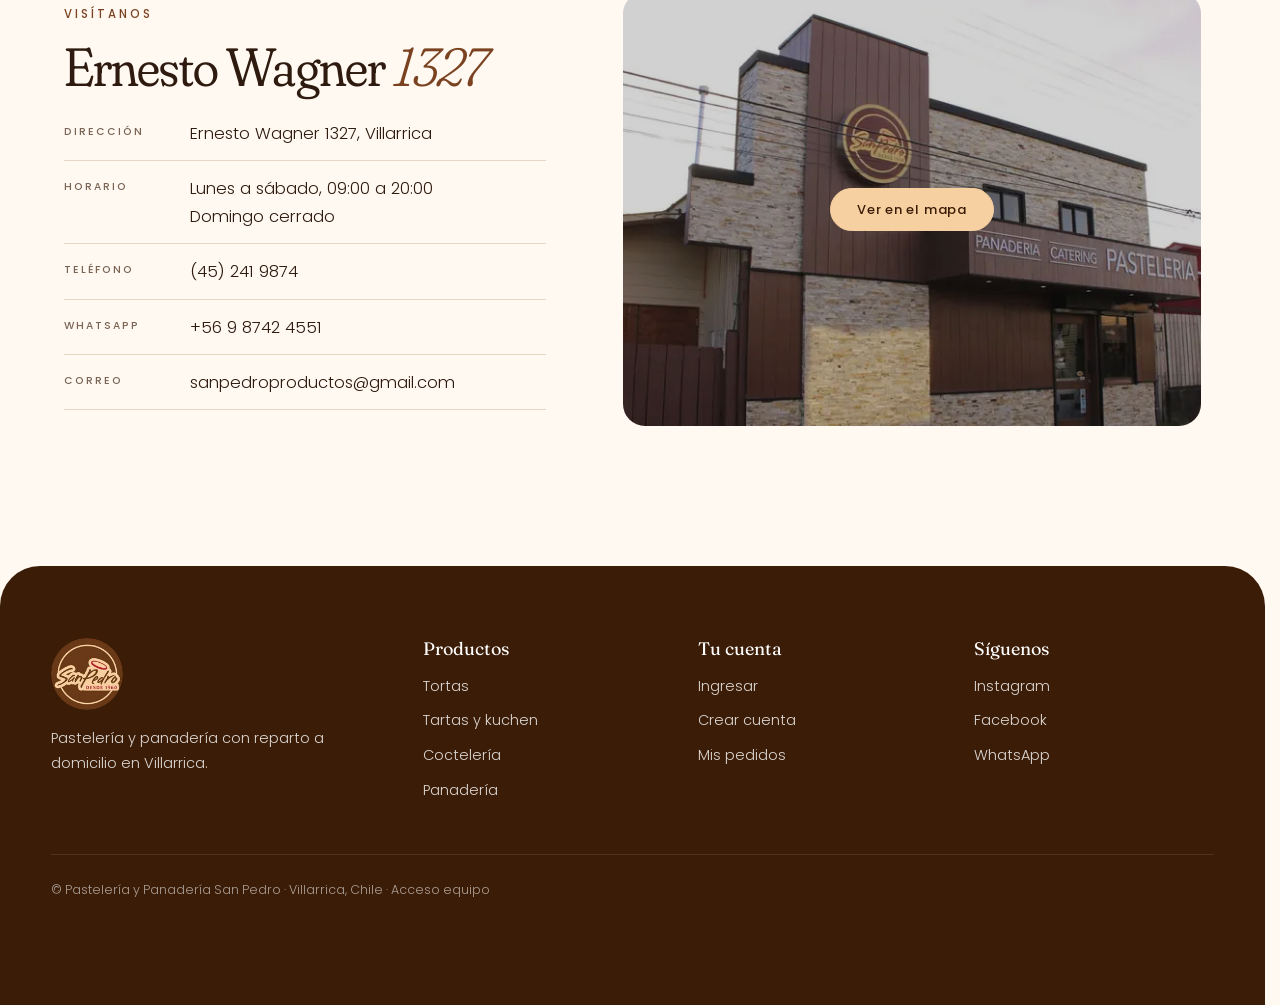
==== commit c65bf6cd: "Pie de página visible sobre el aviso de versión de prueba Co-Authored-By: Claude Opus 5.5 <noreply@a" ====
--- a/index.html
+++ b/index.html
@@ -17,7 +17,7 @@
 <link rel="preconnect" href="https://fonts.gstatic.com" crossorigin>
 <link href="https://fonts.googleapis.com/css2?family=Fraunces:ital,opsz,wght@0,9..144,300..600;1,9..144,300..500&family=Poppins:wght@300;400;500;600&display=swap" rel="stylesheet">
 <link rel="preload" as="image" href="img/hero-1600.webp" imagesrcset="img/hero-800.webp 800w, img/hero-1600.webp 1600w" imagesizes="100vw">
-<link rel="stylesheet" href="styles.css?v=5">
+<link rel="stylesheet" href="styles.css?v=6">
 <script type="application/ld+json">
 {"@context":"https://schema.org","@type":"Bakery","name":"Pastelería y Panadería San Pedro","foundingDate":"1960","telephone":"+56452419874","email":"sanpedroproductos@gmail.com","address":{"@type":"PostalAddress","streetAddress":"Ernesto Wagner 1327","addressLocality":"Villarrica","addressRegion":"La Araucanía","addressCountry":"CL"},"openingHoursSpecification":[{"@type":"OpeningHoursSpecification","dayOfWeek":["Monday","Tuesday","Wednesday","Thursday","Friday","Saturday"],"opens":"09:00","closes":"20:00"}],"sameAs":["https://www.instagram.com/pasteleriasanpedrovillarrica/","https://www.facebook.com/deliciasdesanpedro/"]}
 </script>
--- a/styles.css
+++ b/styles.css
@@ -436,4 +436,6 @@
 /* Aviso de versión de prueba */
 .demo-tag{position:fixed;left:16px;bottom:20px;z-index:45;margin:0;padding:8px 14px;border-radius:999px;background:rgba(46,26,14,.84);color:#FFF9F1;font:400 12px/1.2 var(--sans);letter-spacing:.04em;backdrop-filter:blur(6px);pointer-events:none}
 @media (max-width:560px){.demo-tag{font-size:10.5px;padding:7px 11px;max-width:calc(100vw - 110px)}}
+/* deja el pie de página visible por encima del aviso de prueba */
+.footer{padding-bottom:104px}
 @media (max-width:560px){.announce__link{display:none}.announce{padding-block:6px;font-size:11px}}
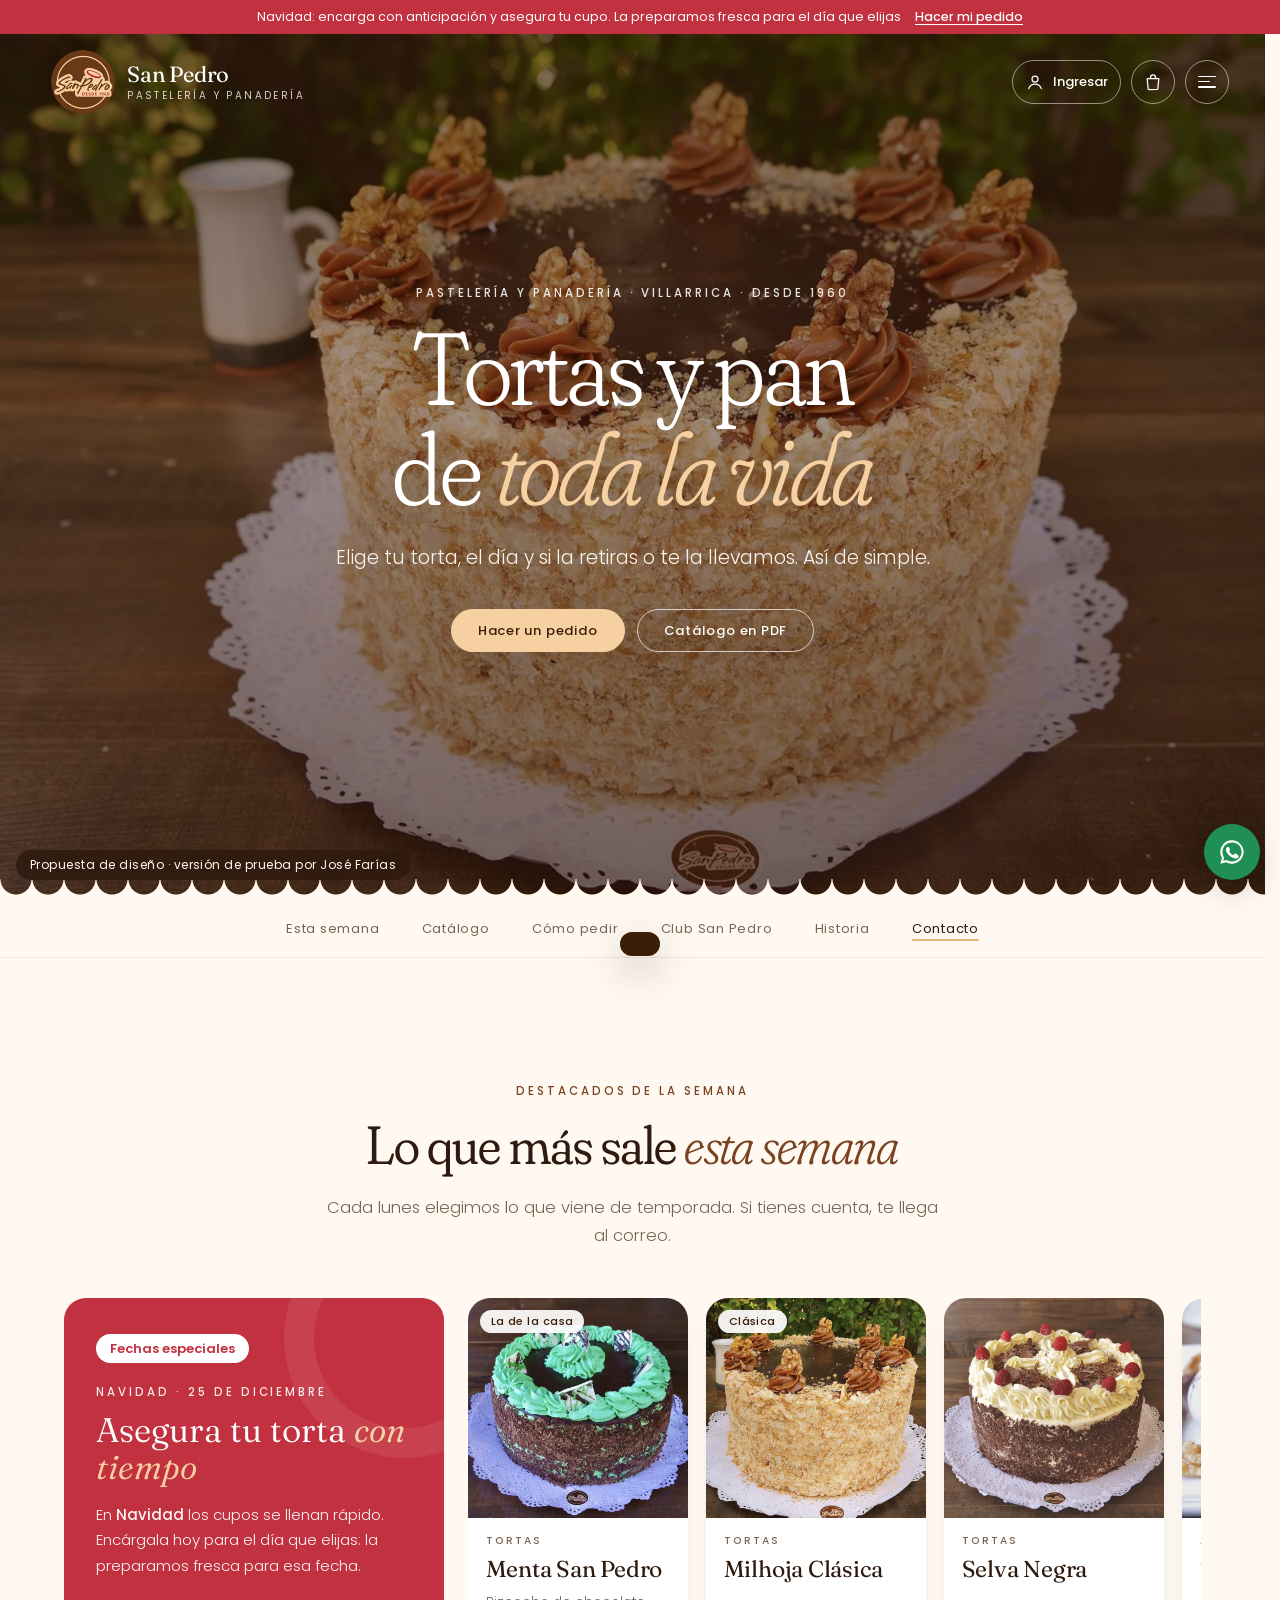
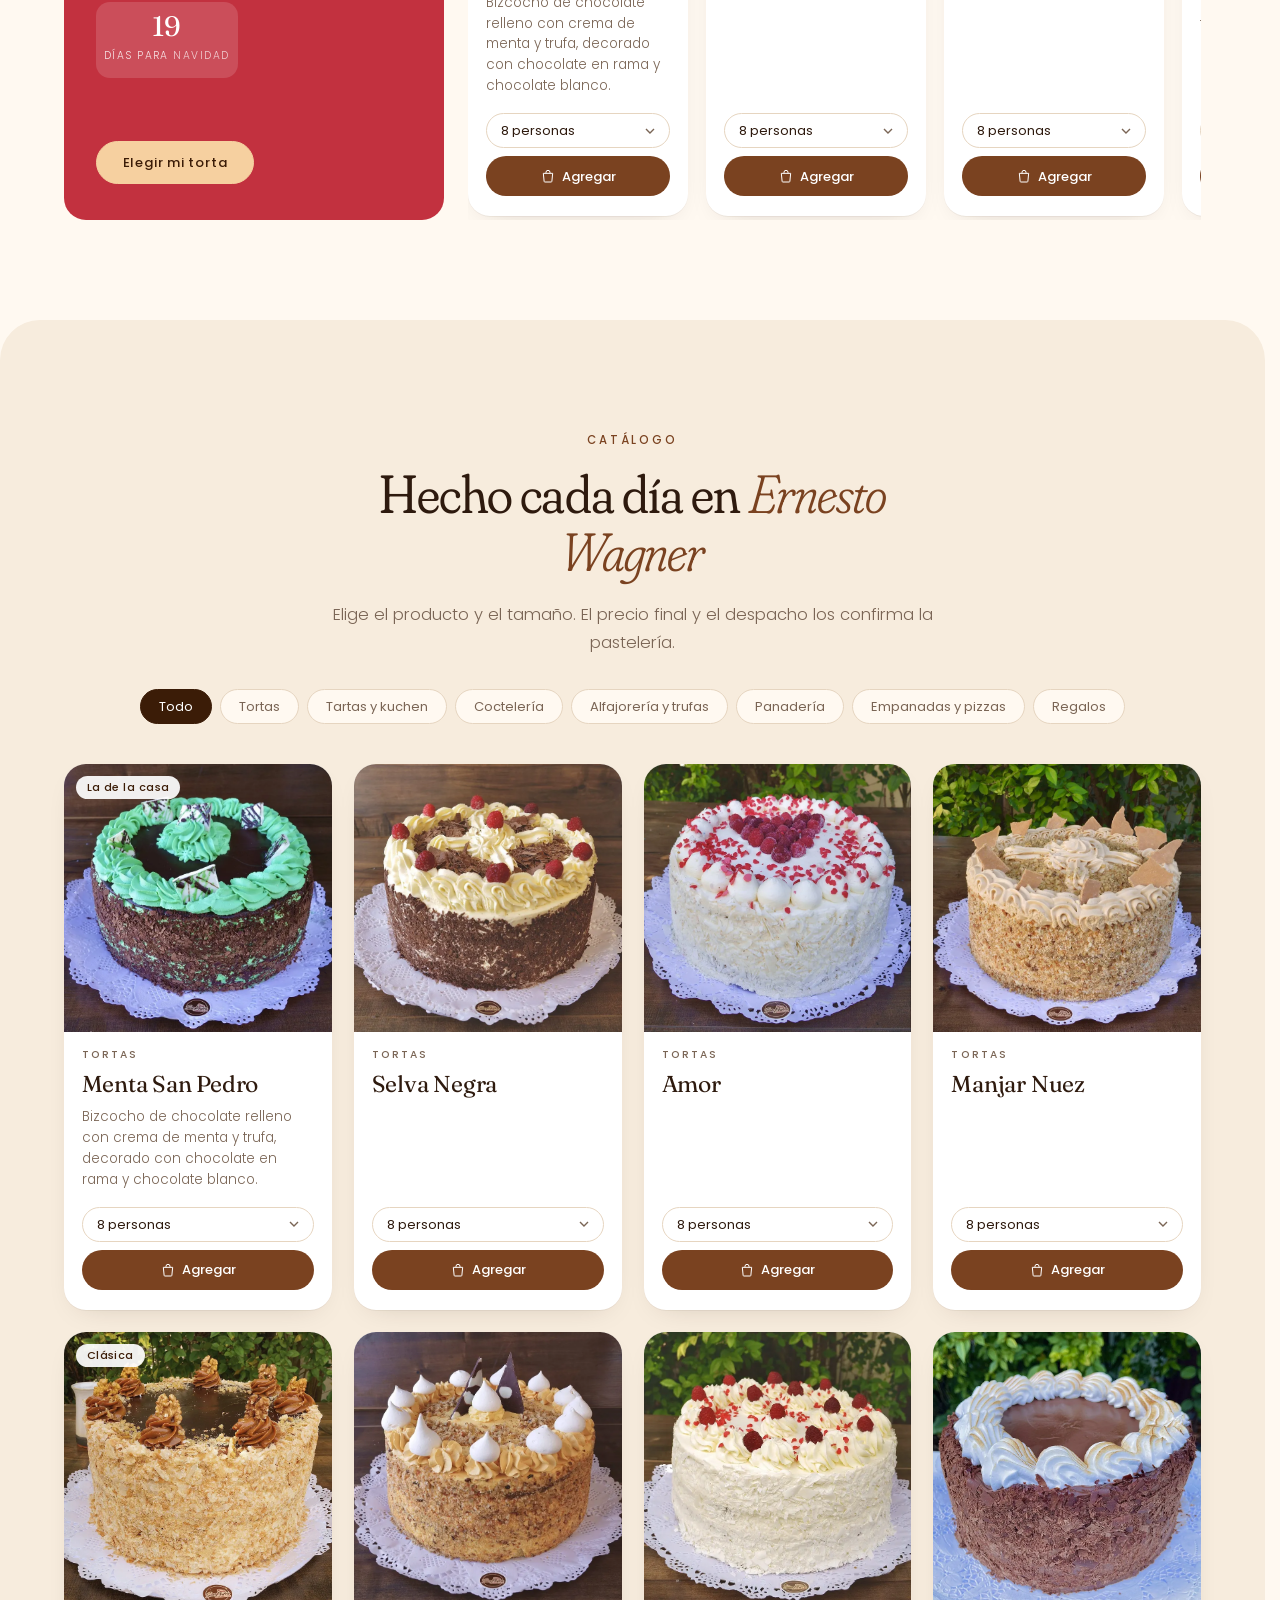
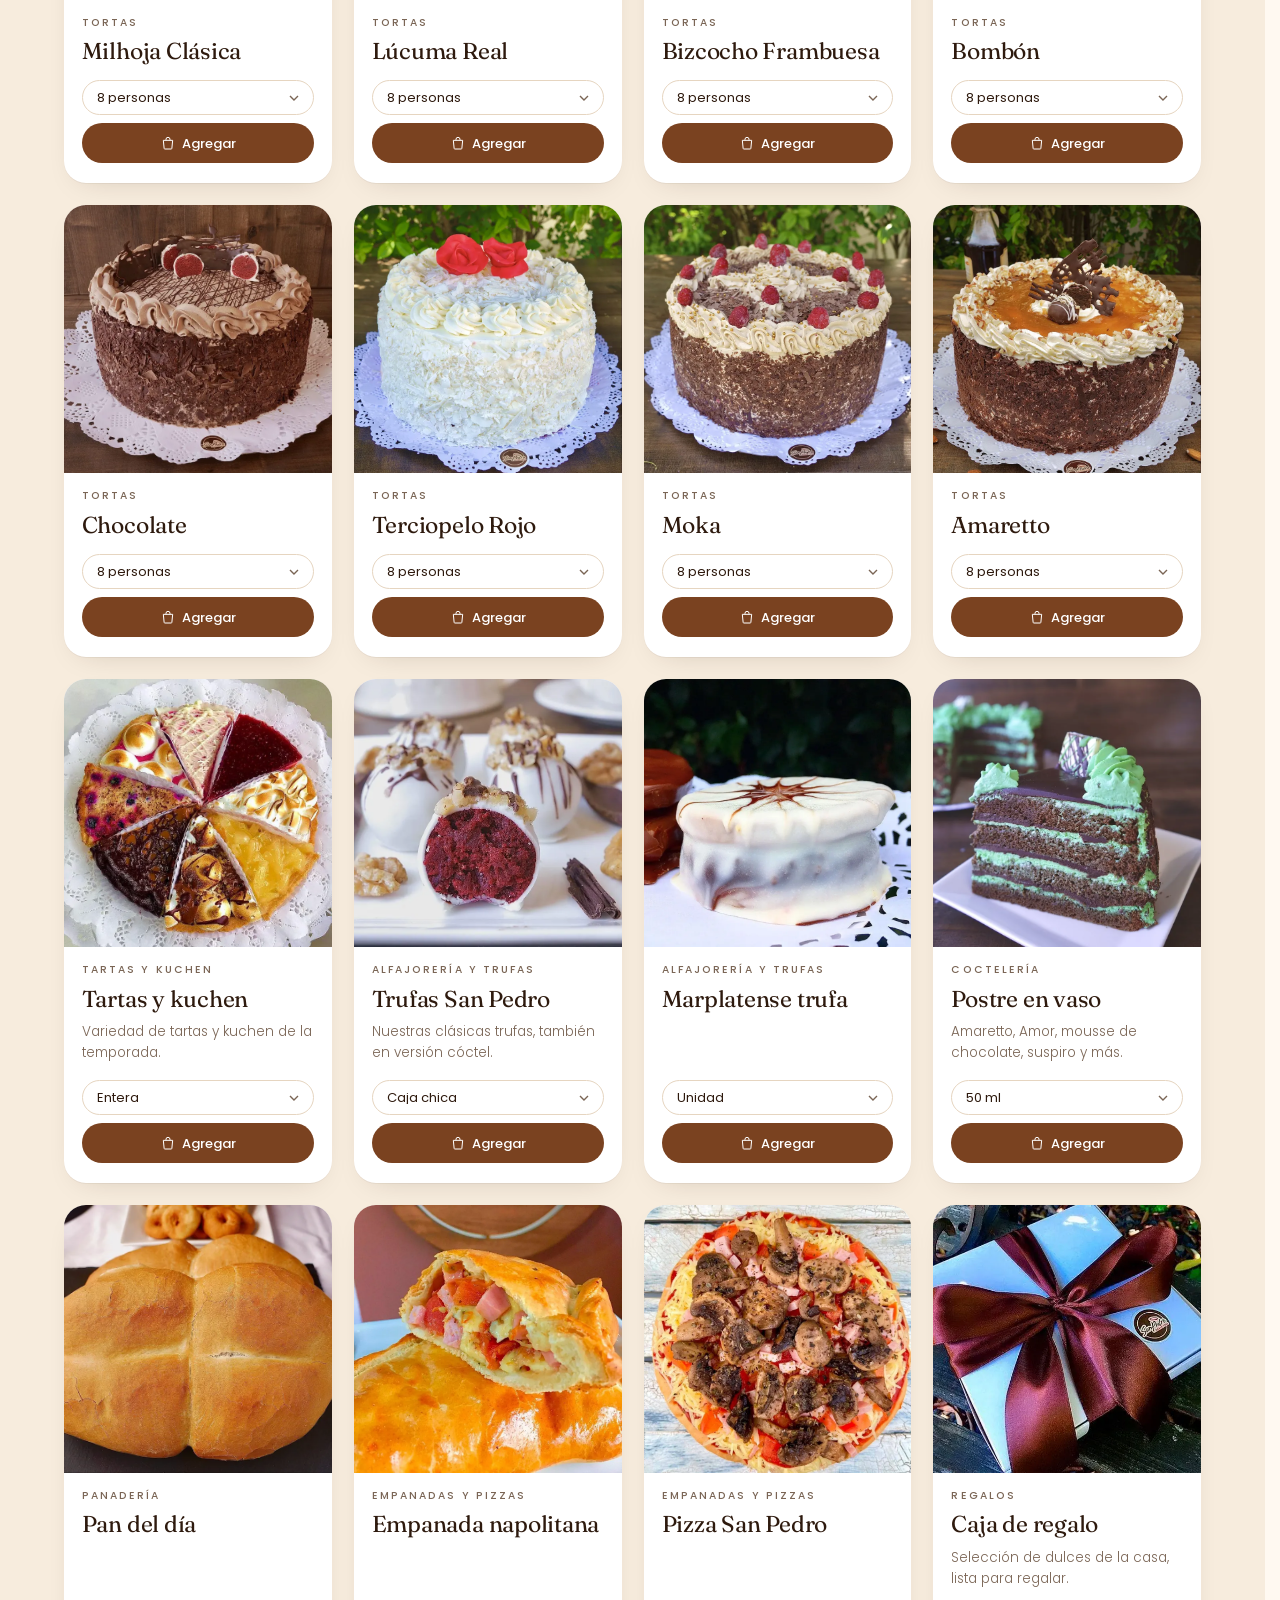
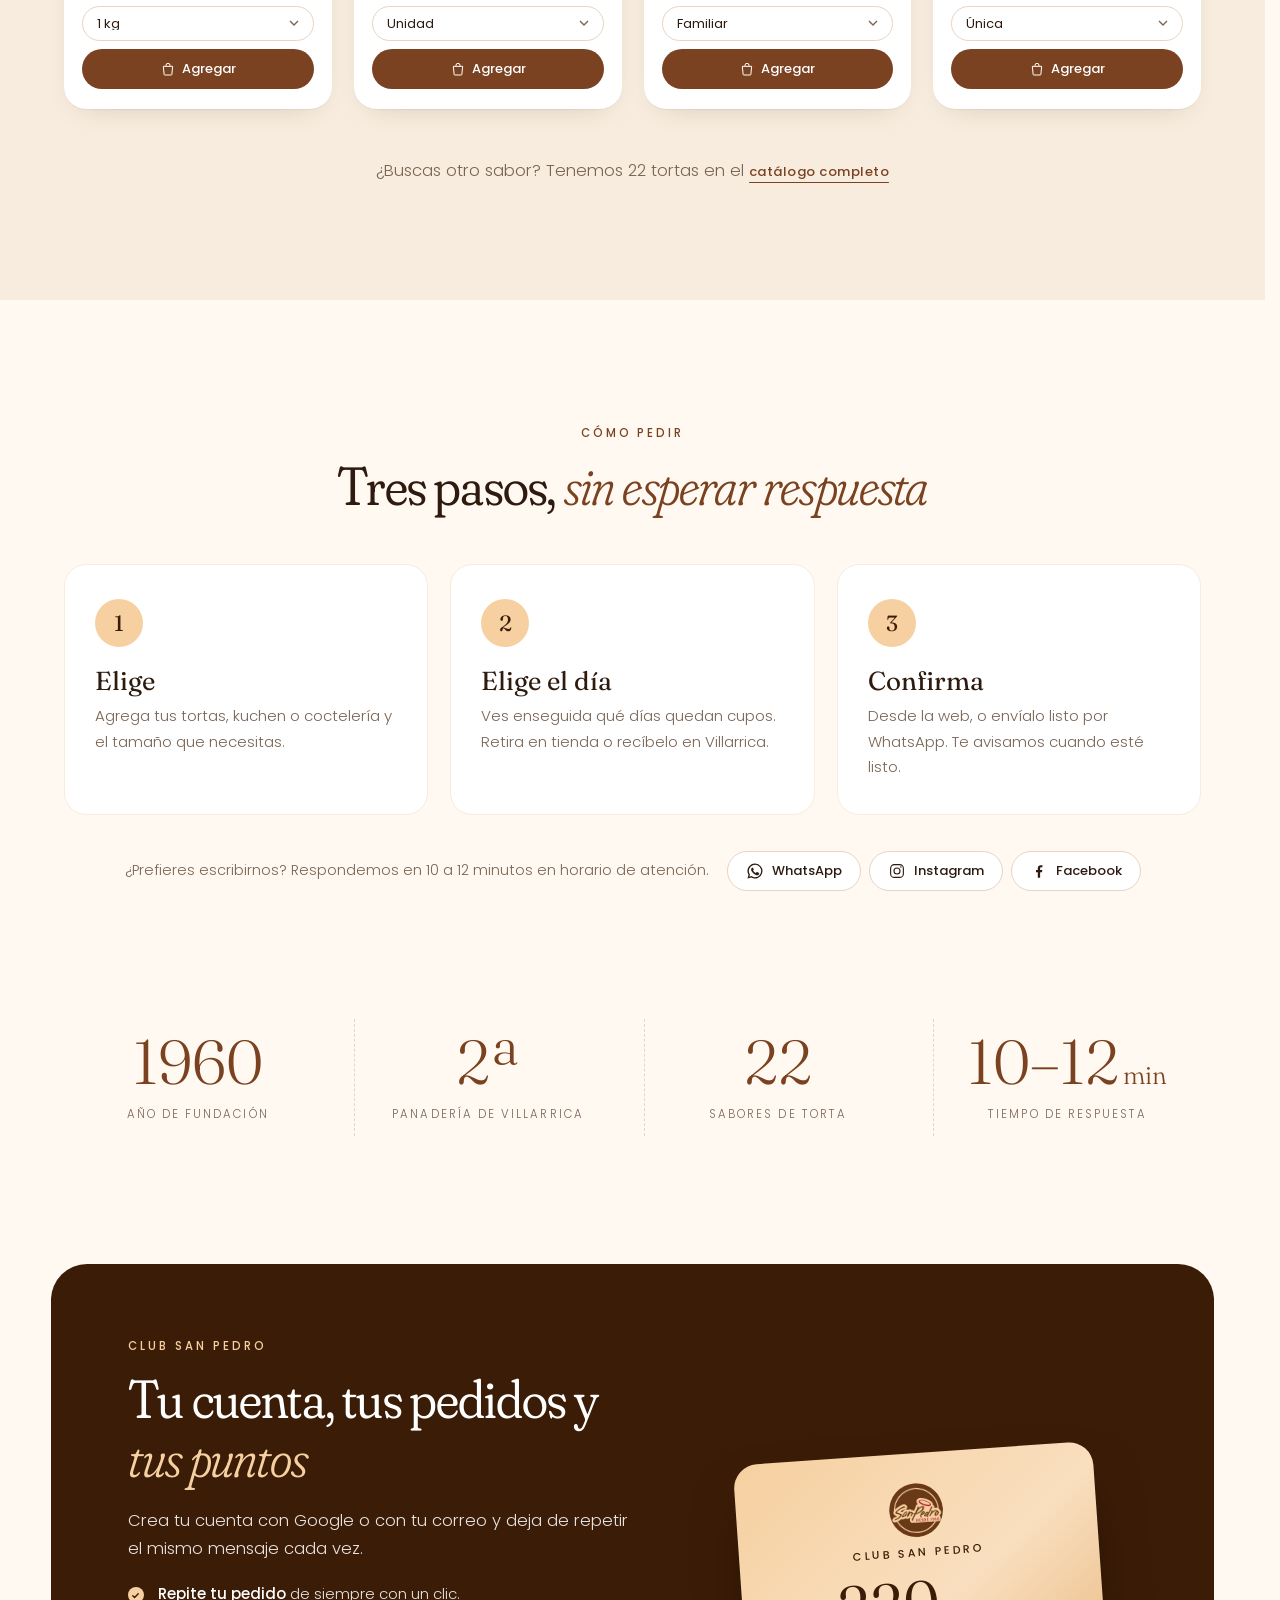
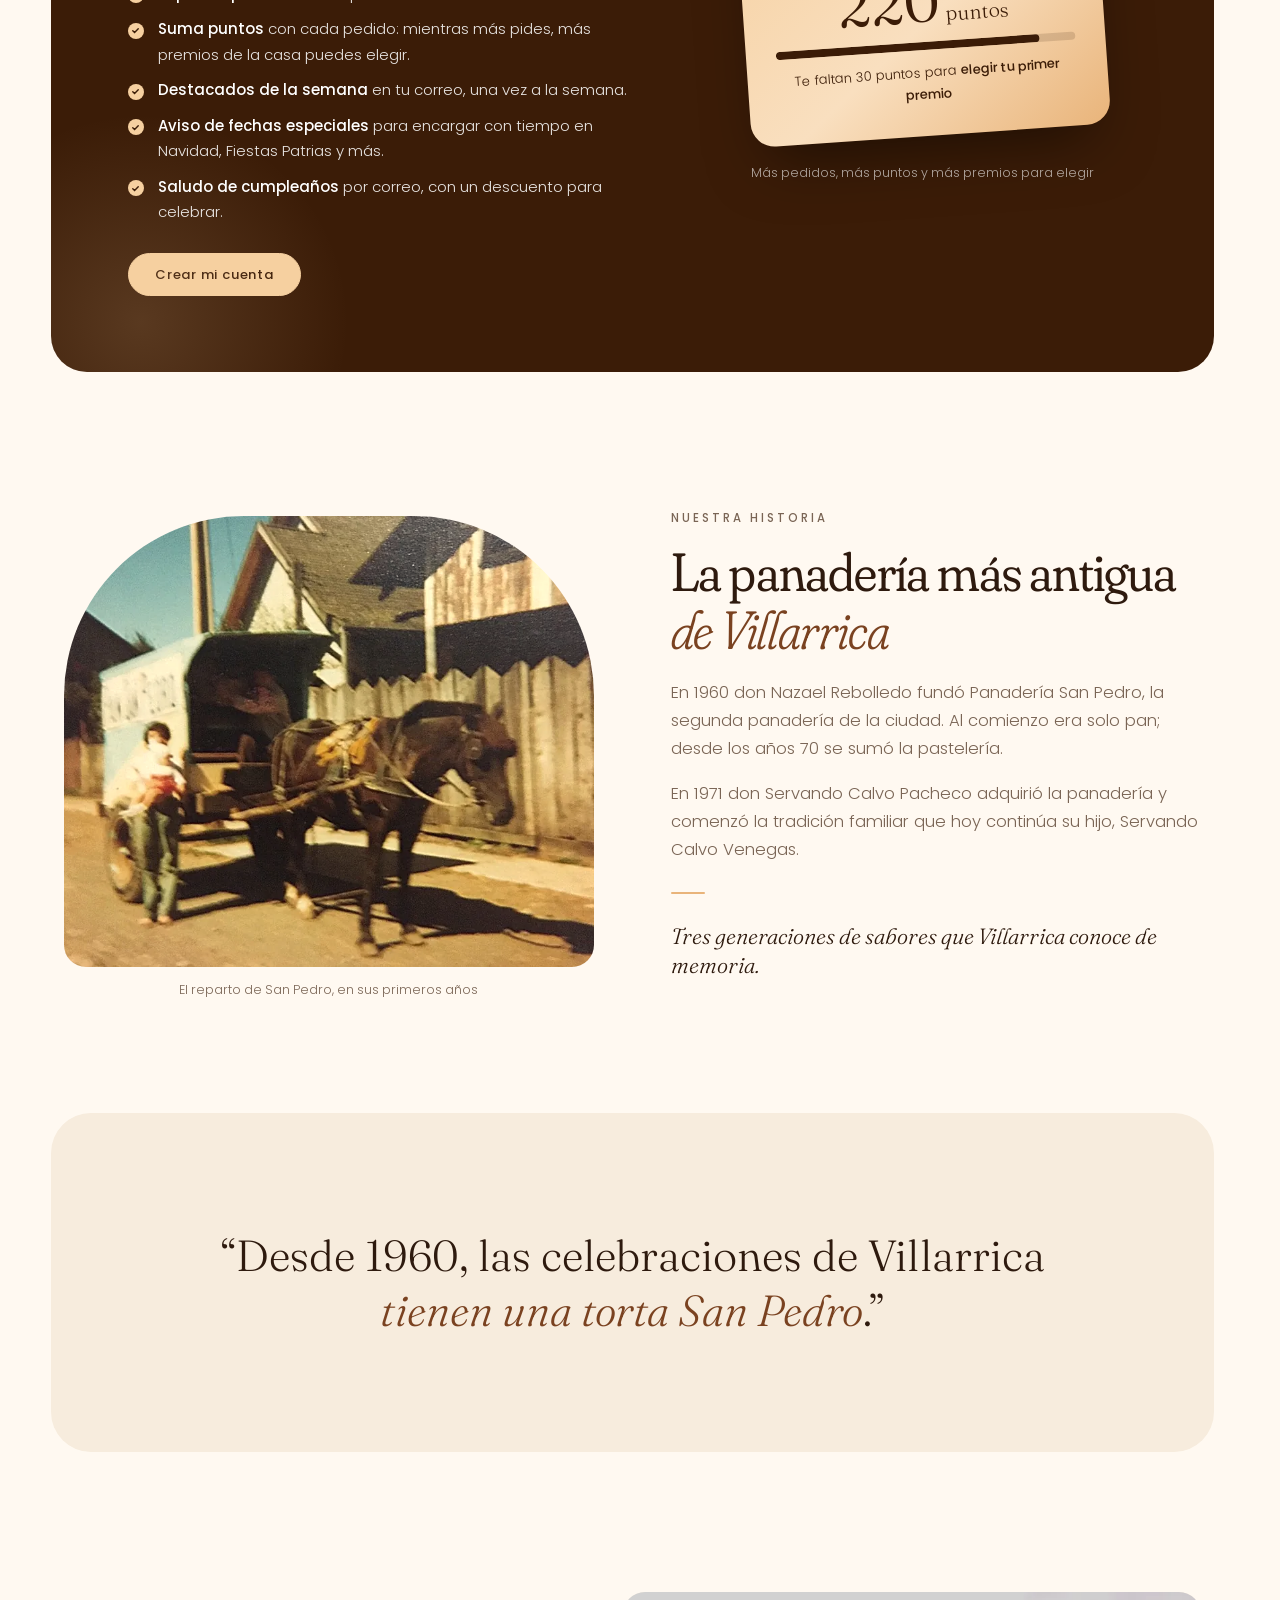
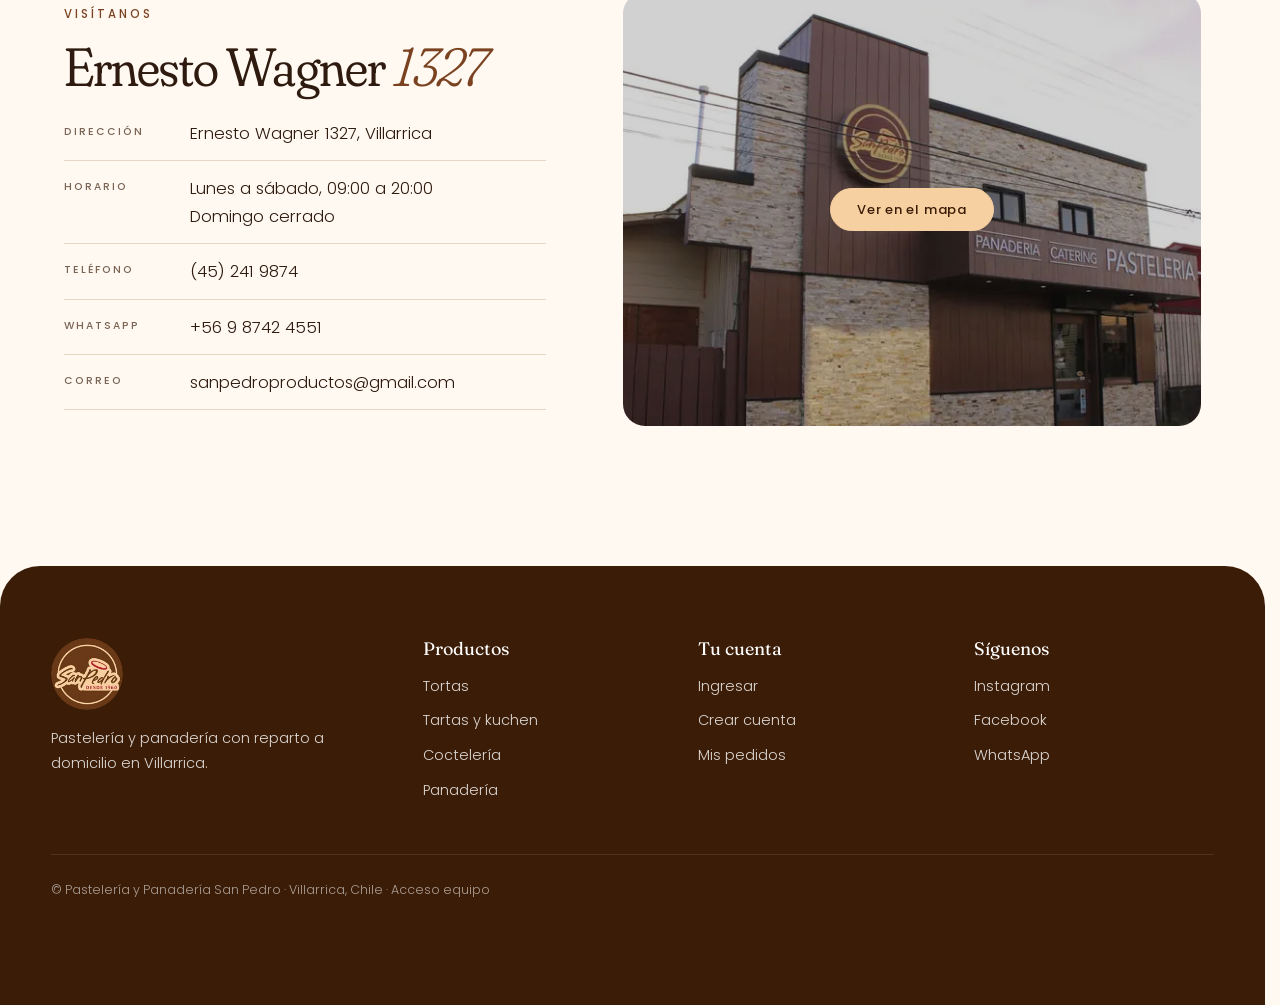
==== commit c7b67d6b: "Cambia "al tiro" por "enseguida" Co-Authored-By: Claude Opus 5.5 <noreply@anthropic.com>" ====
--- a/index.html
+++ b/index.html
@@ -125,7 +125,7 @@
     </div>
     <ol class="steps">
       <li class="step reveal"><span class="step__n">1</span><h3>Elige</h3><p>Agrega tus tortas, kuchen o coctelería y el tamaño que necesitas.</p></li>
-      <li class="step reveal" style="--d:.1s"><span class="step__n">2</span><h3>Elige el día</h3><p>Ves al tiro qué días quedan cupos. Retira en tienda o recíbelo en Villarrica.</p></li>
+      <li class="step reveal" style="--d:.1s"><span class="step__n">2</span><h3>Elige el día</h3><p>Ves enseguida qué días quedan cupos. Retira en tienda o recíbelo en Villarrica.</p></li>
       <li class="step reveal" style="--d:.2s"><span class="step__n">3</span><h3>Confirma</h3><p>Desde la web, o envíalo listo por WhatsApp. Te avisamos cuando esté listo.</p></li>
     </ol>
     <div class="channels reveal">
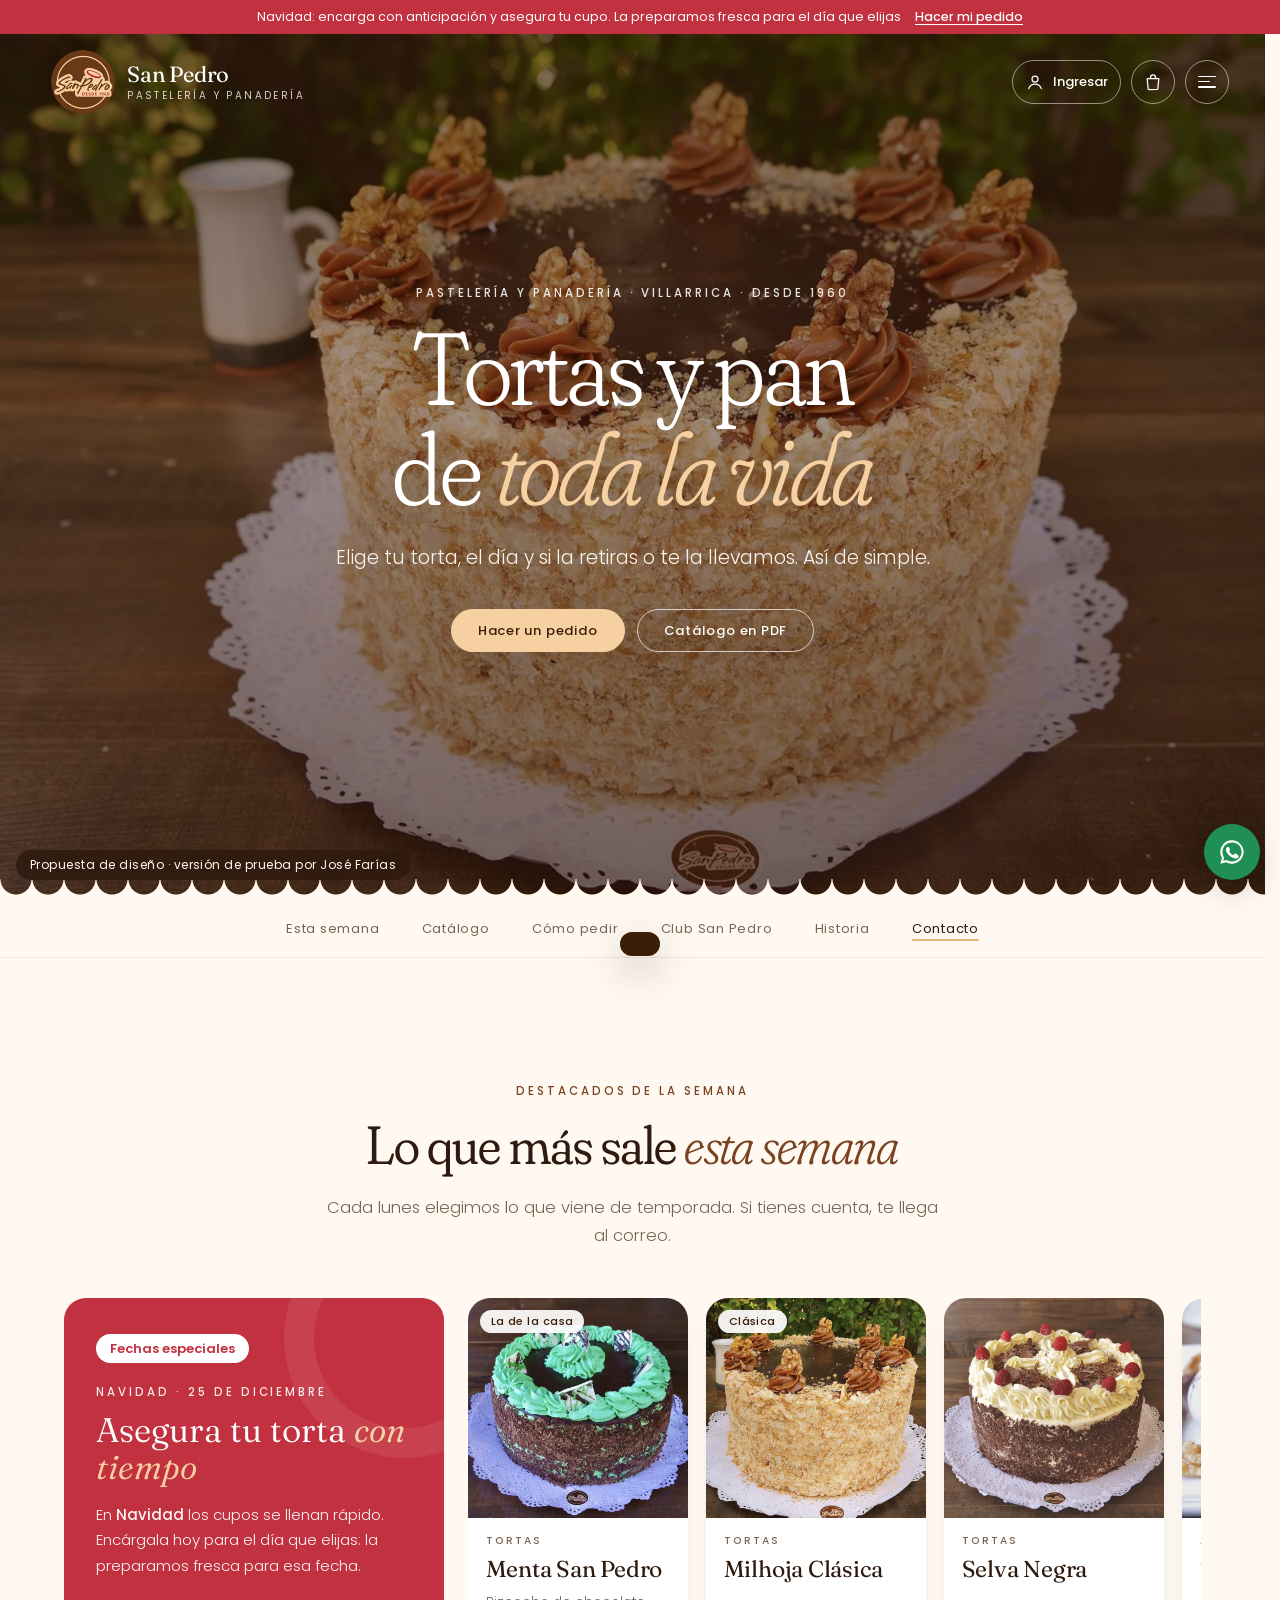
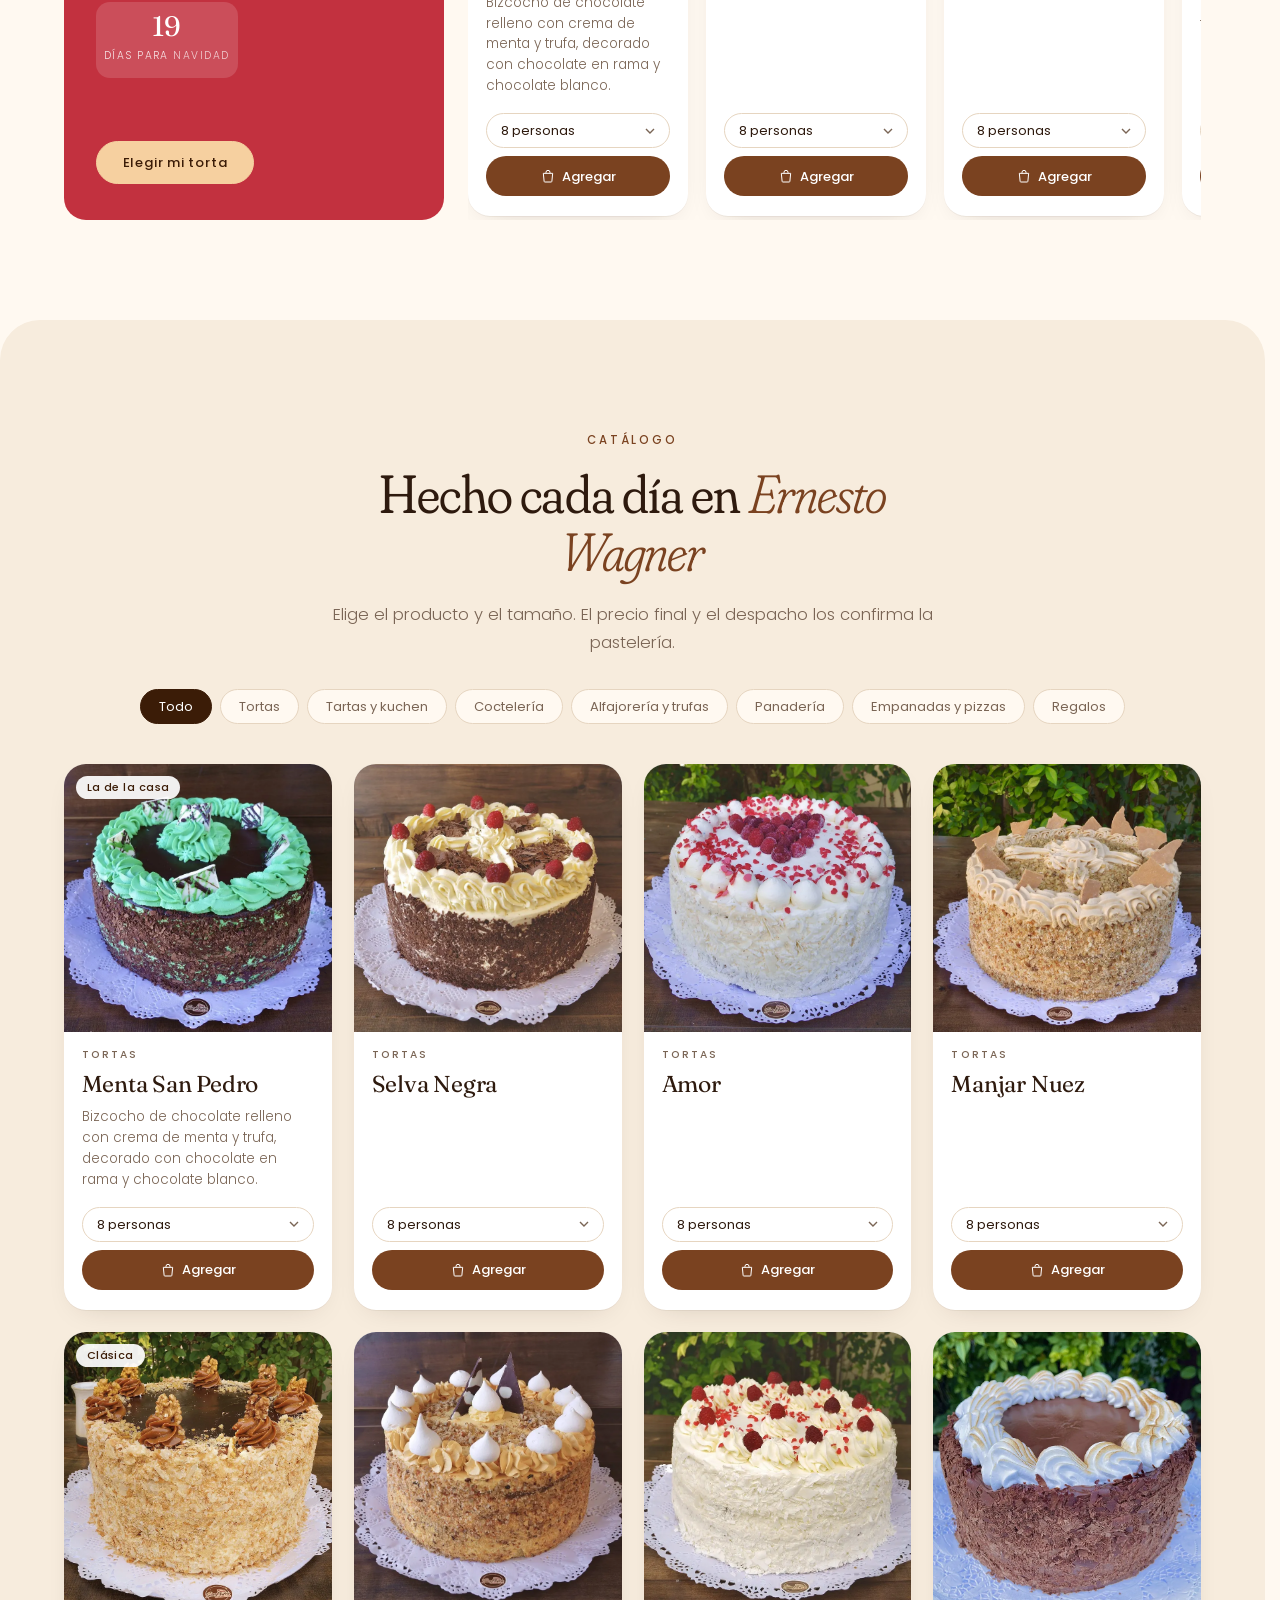
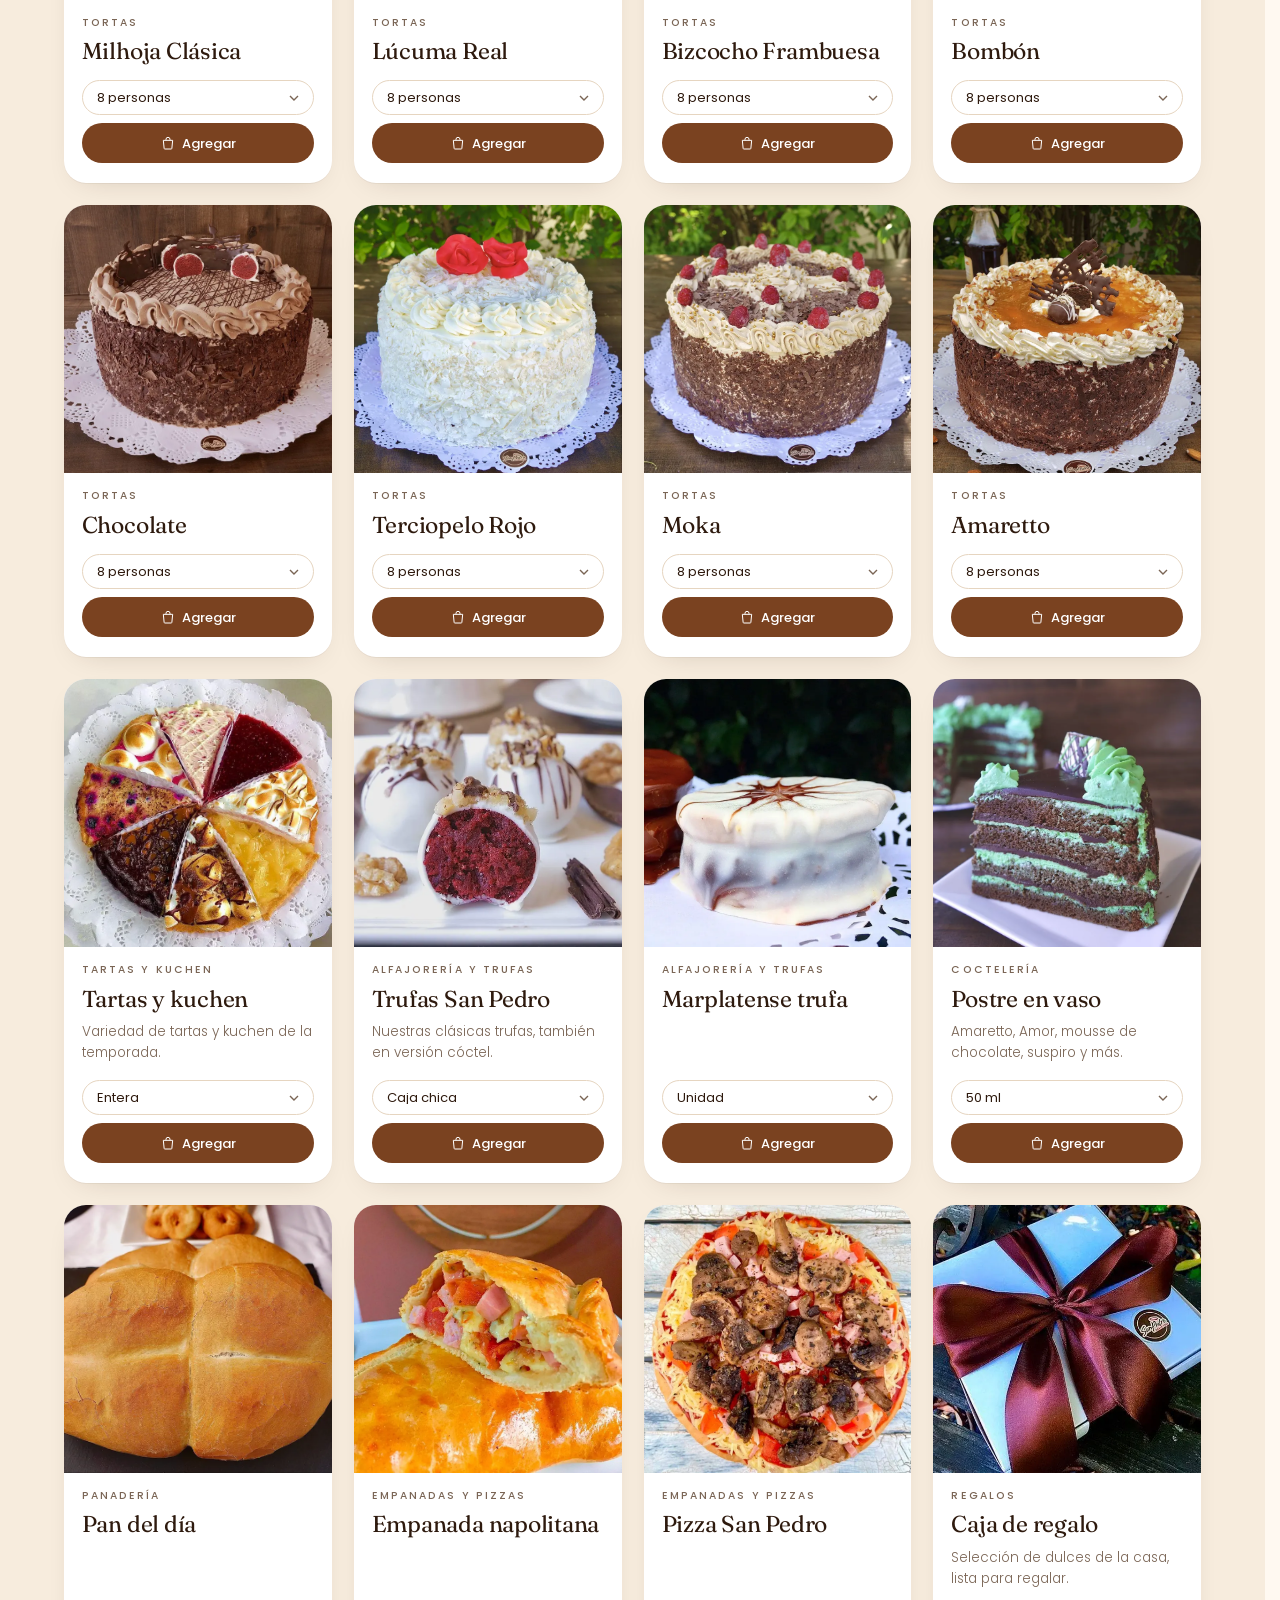
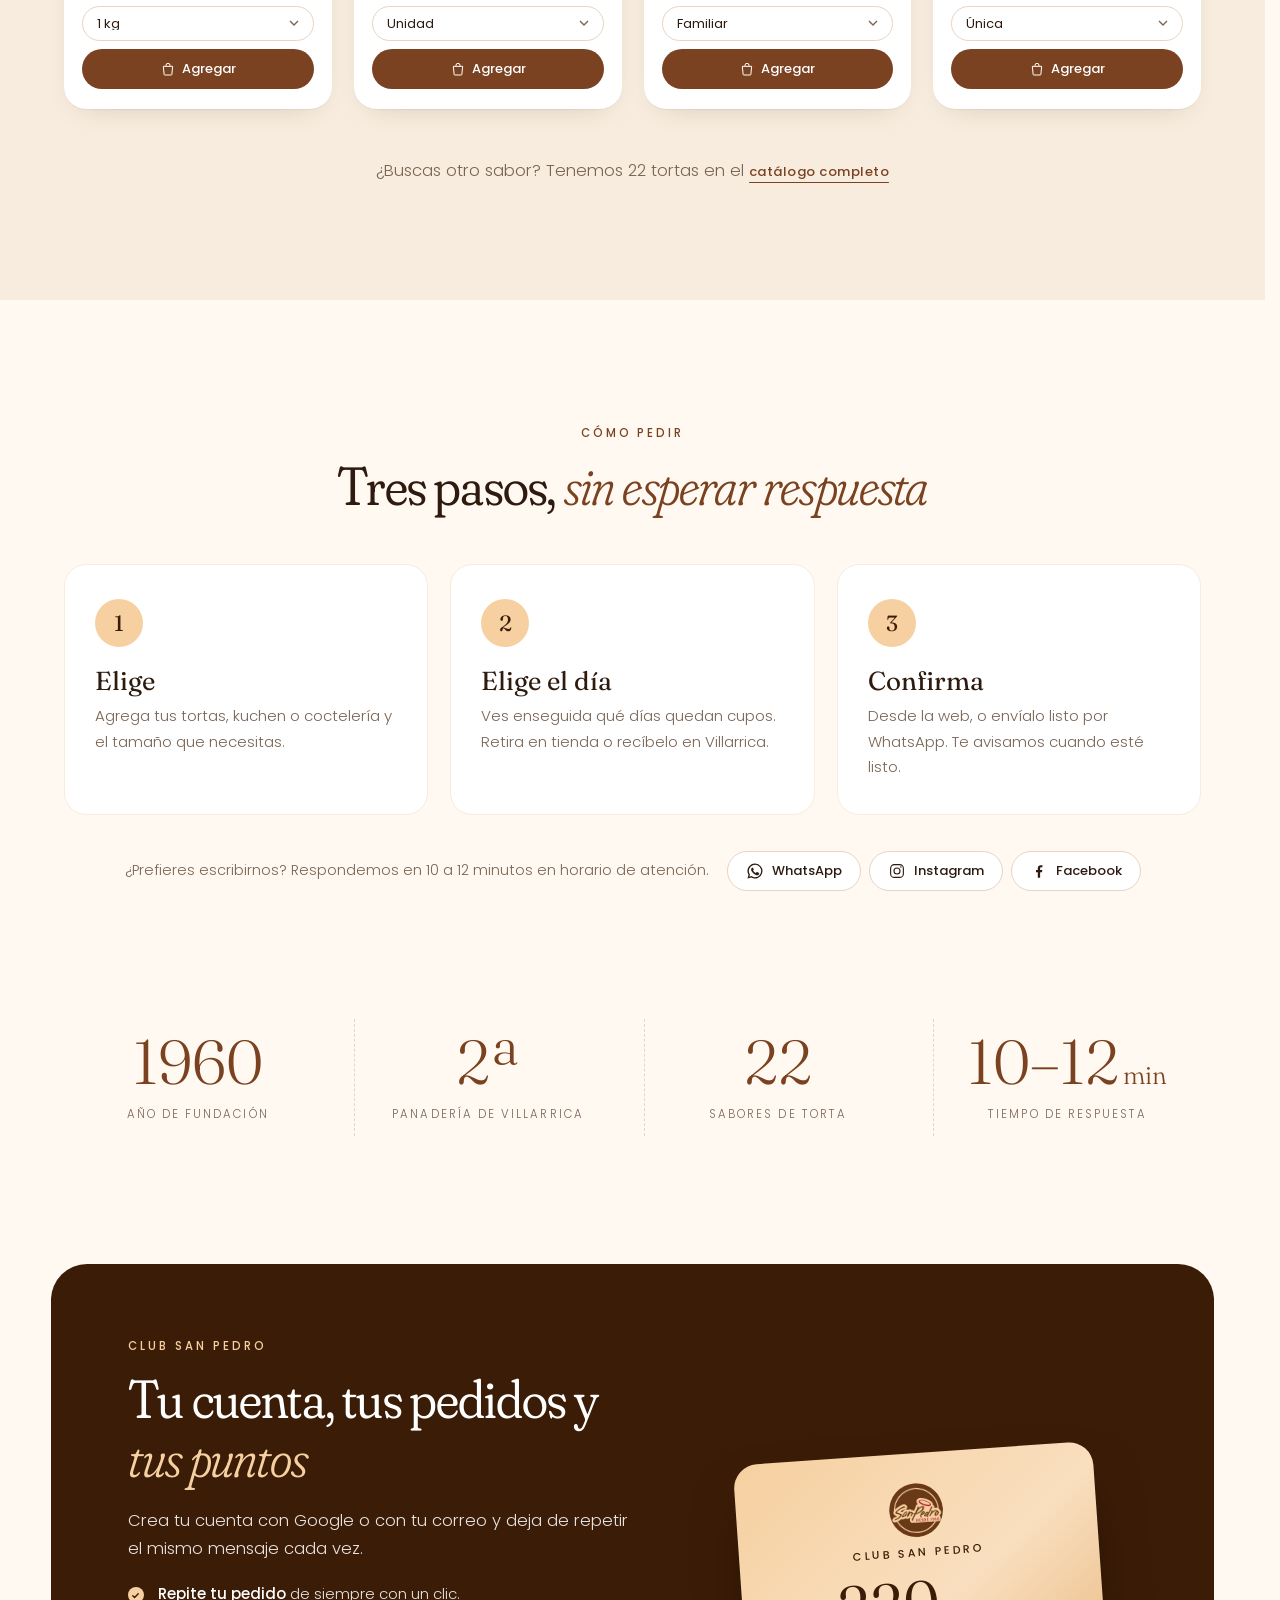
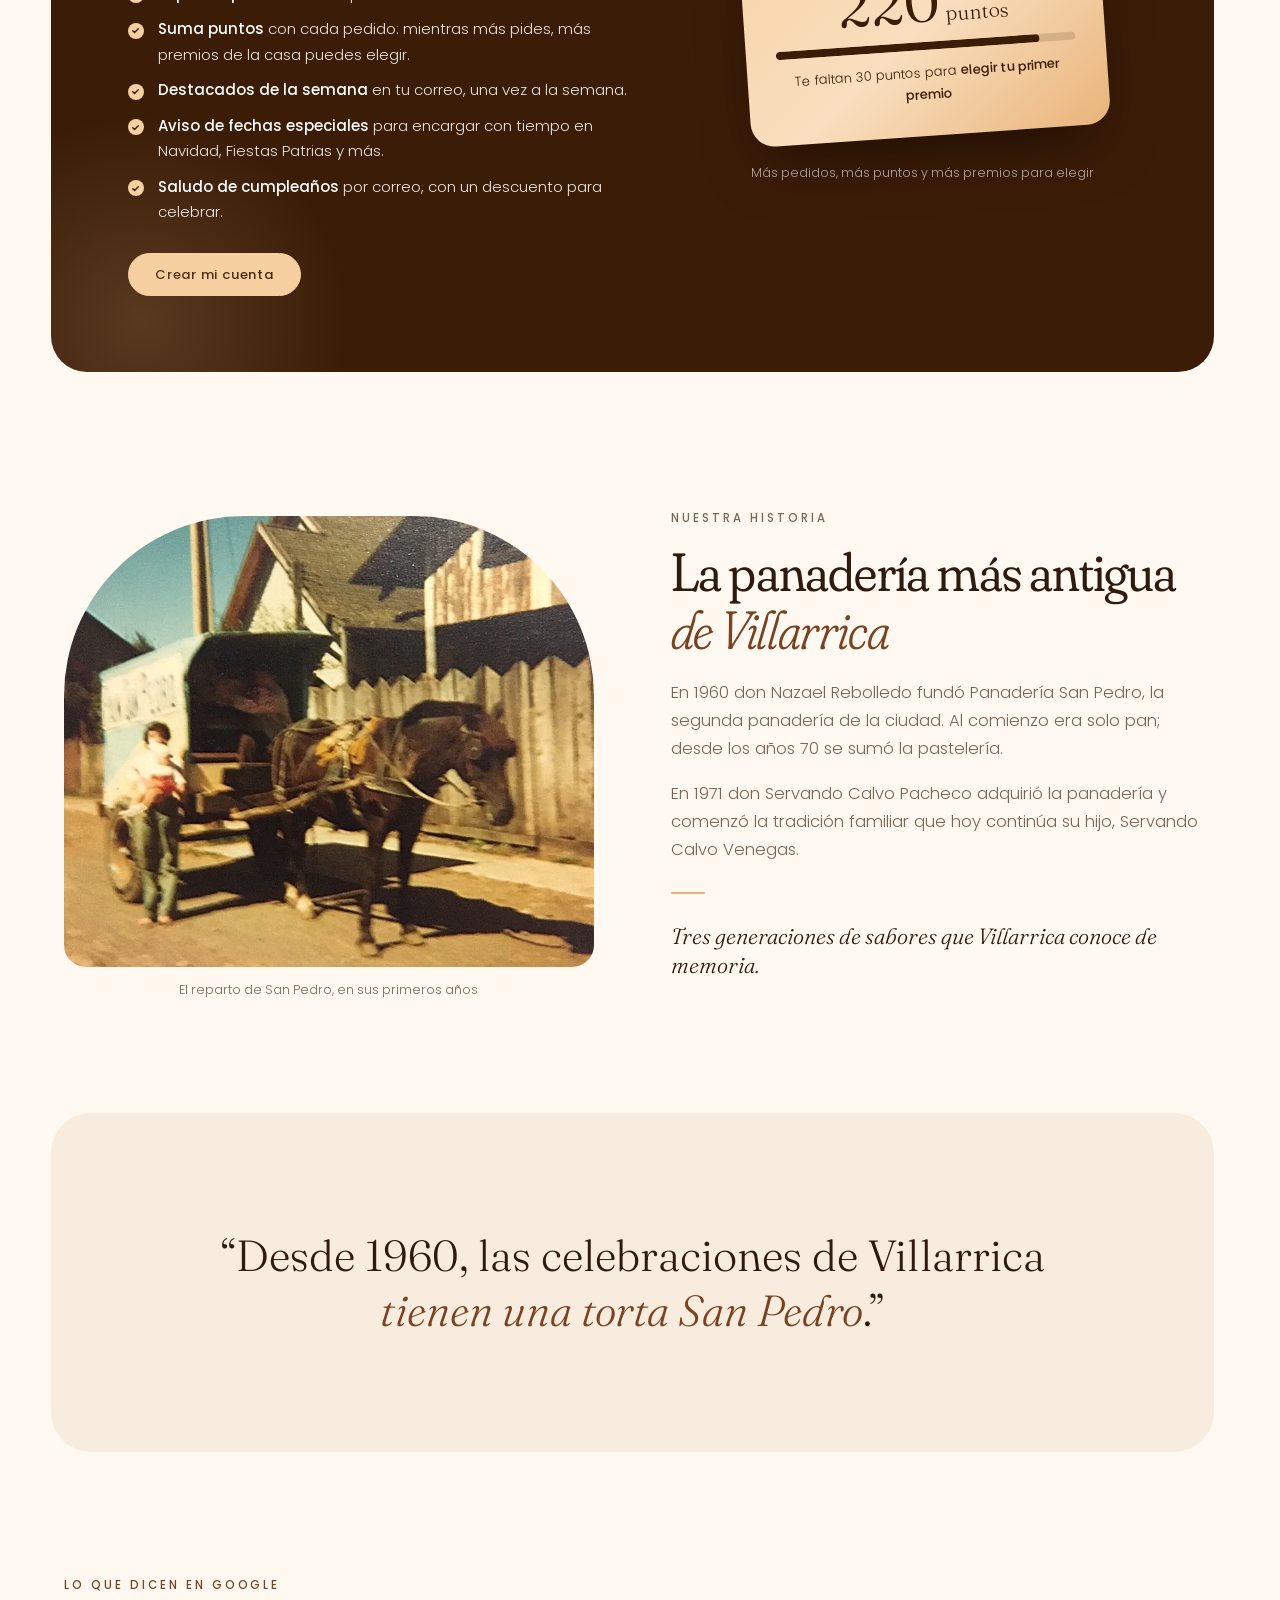
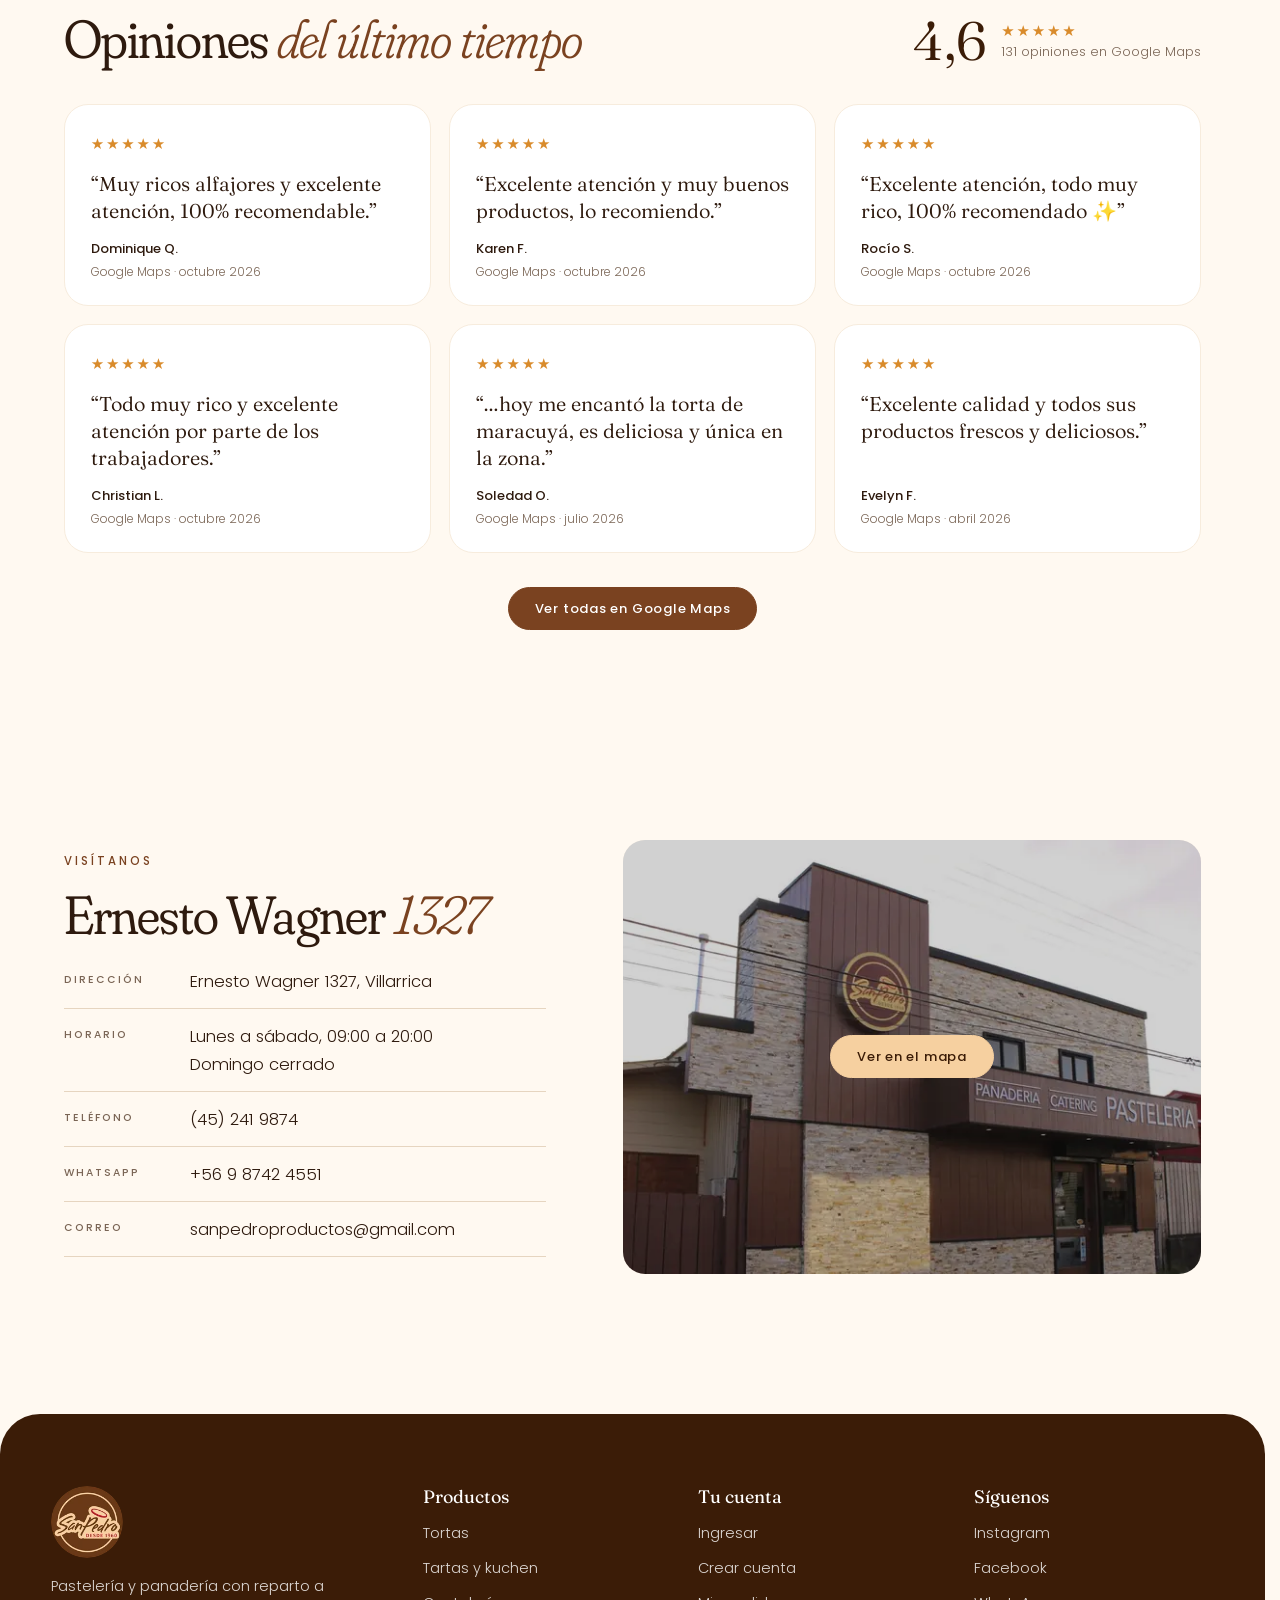
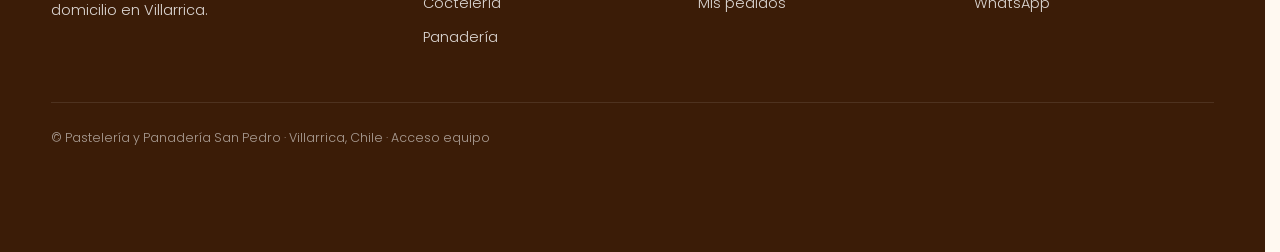
==== commit 6ab95e6e: "Sección de reseñas de Google Maps Co-Authored-By: Claude Opus 5.5 <noreply@anthropic.com>" ====
--- a/index.html
+++ b/index.html
@@ -17,7 +17,7 @@
 <link rel="preconnect" href="https://fonts.gstatic.com" crossorigin>
 <link href="https://fonts.googleapis.com/css2?family=Fraunces:ital,opsz,wght@0,9..144,300..600;1,9..144,300..500&family=Poppins:wght@300;400;500;600&display=swap" rel="stylesheet">
 <link rel="preload" as="image" href="img/hero-1600.webp" imagesrcset="img/hero-800.webp 800w, img/hero-1600.webp 1600w" imagesizes="100vw">
-<link rel="stylesheet" href="styles.css?v=6">
+<link rel="stylesheet" href="styles.css?v=7">
 <script type="application/ld+json">
 {"@context":"https://schema.org","@type":"Bakery","name":"Pastelería y Panadería San Pedro","foundingDate":"1960","telephone":"+56452419874","email":"sanpedroproductos@gmail.com","address":{"@type":"PostalAddress","streetAddress":"Ernesto Wagner 1327","addressLocality":"Villarrica","addressRegion":"La Araucanía","addressCountry":"CL"},"openingHoursSpecification":[{"@type":"OpeningHoursSpecification","dayOfWeek":["Monday","Tuesday","Wednesday","Thursday","Friday","Saturday"],"opens":"09:00","closes":"20:00"}],"sameAs":["https://www.instagram.com/pasteleriasanpedrovillarrica/","https://www.facebook.com/deliciasdesanpedro/"]}
 </script>
@@ -193,6 +193,55 @@
 
   <section class="quote">
     <p class="reveal">“Desde 1960, las celebraciones de Villarrica <em>tienen una torta San Pedro</em>.”</p>
+  </section>
+
+  <!-- Reseñas de Google -->
+  <section class="reviews" id="resenas">
+    <div class="reviews__head reveal">
+      <div>
+        <p class="eyebrow">Lo que dicen en Google</p>
+        <h2 class="title">Opiniones <em>del último tiempo</em></h2>
+      </div>
+      <div class="reviews__score">
+        <b>4,6</b>
+        <span><span class="review__stars" aria-hidden="true">★★★★★</span><br>131 opiniones en Google Maps</span>
+      </div>
+    </div>
+    <div class="reviews__rail">
+      <figure class="review reveal" style="--d:0.00s">
+        <span class="review__stars" aria-label="5 de 5 estrellas">★★★★★</span>
+        <blockquote>“Muy ricos alfajores y excelente atención, 100% recomendable.”</blockquote>
+        <figcaption><b>Dominique Q.</b><span>Google Maps · octubre 2026</span></figcaption>
+      </figure>
+      <figure class="review reveal" style="--d:0.06s">
+        <span class="review__stars" aria-label="5 de 5 estrellas">★★★★★</span>
+        <blockquote>“Excelente atención y muy buenos productos, lo recomiendo.”</blockquote>
+        <figcaption><b>Karen F.</b><span>Google Maps · octubre 2026</span></figcaption>
+      </figure>
+      <figure class="review reveal" style="--d:0.12s">
+        <span class="review__stars" aria-label="5 de 5 estrellas">★★★★★</span>
+        <blockquote>“Excelente atención, todo muy rico, 100% recomendado ✨”</blockquote>
+        <figcaption><b>Rocío S.</b><span>Google Maps · octubre 2026</span></figcaption>
+      </figure>
+      <figure class="review reveal" style="--d:0.18s">
+        <span class="review__stars" aria-label="5 de 5 estrellas">★★★★★</span>
+        <blockquote>“Todo muy rico y excelente atención por parte de los trabajadores.”</blockquote>
+        <figcaption><b>Christian L.</b><span>Google Maps · octubre 2026</span></figcaption>
+      </figure>
+      <figure class="review reveal" style="--d:0.24s">
+        <span class="review__stars" aria-label="5 de 5 estrellas">★★★★★</span>
+        <blockquote>“…hoy me encantó la torta de maracuyá, es deliciosa y única en la zona.”</blockquote>
+        <figcaption><b>Soledad O.</b><span>Google Maps · julio 2026</span></figcaption>
+      </figure>
+      <figure class="review reveal" style="--d:0.30s">
+        <span class="review__stars" aria-label="5 de 5 estrellas">★★★★★</span>
+        <blockquote>“Excelente calidad y todos sus productos frescos y deliciosos.”</blockquote>
+        <figcaption><b>Evelyn F.</b><span>Google Maps · abril 2026</span></figcaption>
+      </figure>
+    </div>
+    <div class="reviews__cta reveal">
+      <a class="btn btn--solid" href="https://maps.google.com/?cid=3082911257442339726" target="_blank" rel="noopener">Ver todas en Google Maps</a>
+    </div>
   </section>
 
   <!-- Contacto -->
--- a/styles.css
+++ b/styles.css
@@ -436,6 +436,29 @@
 /* Aviso de versión de prueba */
 .demo-tag{position:fixed;left:16px;bottom:20px;z-index:45;margin:0;padding:8px 14px;border-radius:999px;background:rgba(46,26,14,.84);color:#FFF9F1;font:400 12px/1.2 var(--sans);letter-spacing:.04em;backdrop-filter:blur(6px);pointer-events:none}
 @media (max-width:560px){.demo-tag{font-size:10.5px;padding:7px 11px;max-width:calc(100vw - 110px)}}
+/* Reseñas de Google */
+.reviews{max-width:var(--max);margin:0 auto;padding:clamp(80px,10vw,130px) var(--gutter) clamp(40px,6vw,70px)}
+.reviews__head{display:flex;justify-content:space-between;align-items:flex-end;gap:24px;flex-wrap:wrap;margin-bottom:36px}
+.reviews__head .title{margin:0}
+.reviews__head .title em{color:var(--brand)}
+.reviews__score{display:flex;align-items:center;gap:14px;font-size:13px;color:var(--muted);line-height:1.5}
+.reviews__score b{font:350 54px/1 var(--serif);color:var(--brand-deep)}
+.review__stars{color:#D98B2B;letter-spacing:.12em;font-size:15px}
+.reviews__rail{display:grid;grid-template-columns:repeat(3,minmax(0,1fr));gap:18px}
+.review{margin:0;padding:26px 26px 22px;border-radius:24px;background:#fff;border:1.5px solid var(--sand);display:flex;flex-direction:column;gap:14px;transition:transform .5s var(--ease),box-shadow .5s var(--ease)}
+.review:hover{transform:translateY(-4px);box-shadow:0 18px 36px -22px rgba(59,28,7,.35)}
+.review blockquote{margin:0;font:350 20px/1.35 var(--serif);color:var(--ink);flex:1}
+.review figcaption{display:flex;flex-direction:column;gap:2px;font-size:13px}
+.review figcaption b{font-weight:500}
+.review figcaption span{color:var(--muted);font-size:12px}
+.reviews__cta{text-align:center;margin-top:34px}
+@media (max-width:900px){.reviews__rail{grid-template-columns:repeat(2,minmax(0,1fr))}}
+@media (max-width:600px){
+  .reviews__rail{display:grid;grid-auto-flow:column;grid-template-columns:none;grid-auto-columns:82%;overflow-x:auto;scroll-snap-type:x mandatory;margin:0 calc(var(--gutter) * -1);padding:4px var(--gutter) 12px;scrollbar-width:none}
+  .reviews__rail::-webkit-scrollbar{display:none}
+  .review{scroll-snap-align:center}
+  .reviews__cta .btn{width:100%}
+}
 /* deja el pie de página visible por encima del aviso de prueba */
 .footer{padding-bottom:104px}
 @media (max-width:560px){.announce__link{display:none}.announce{padding-block:6px;font-size:11px}}
